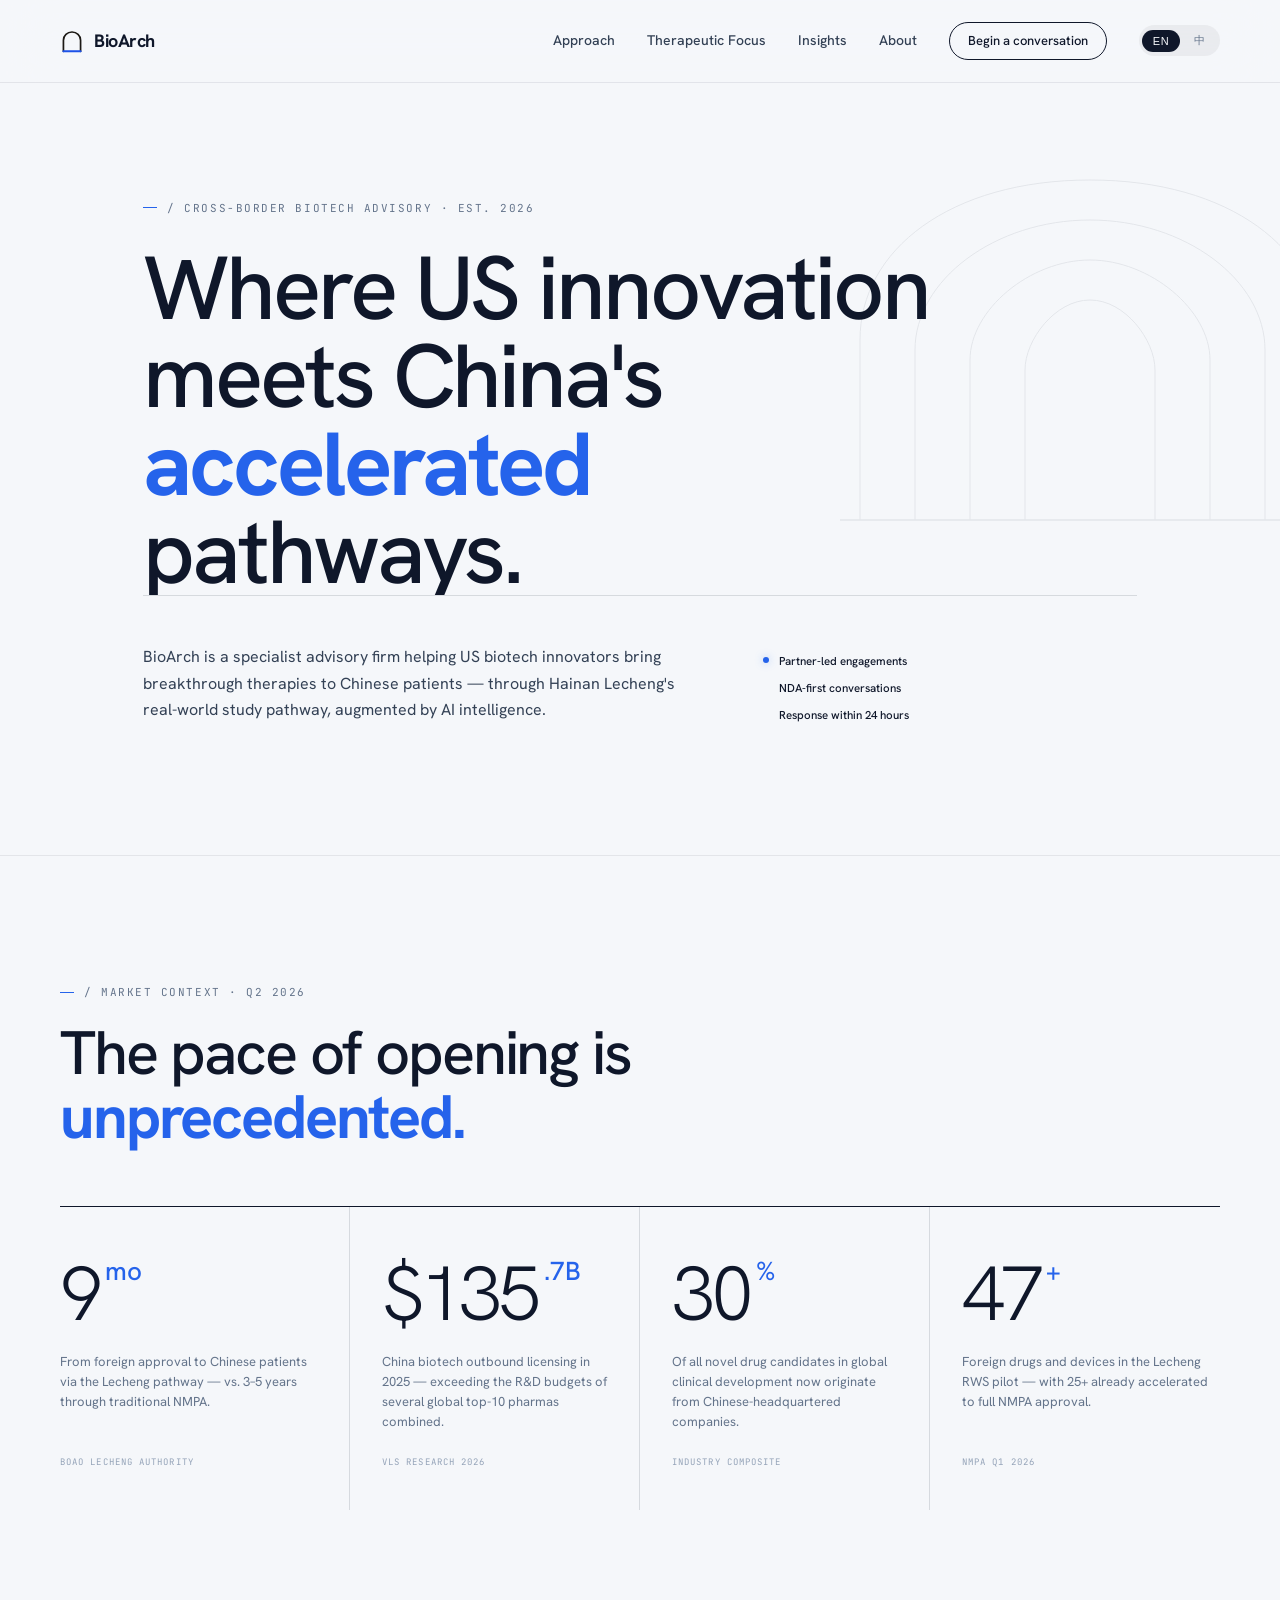
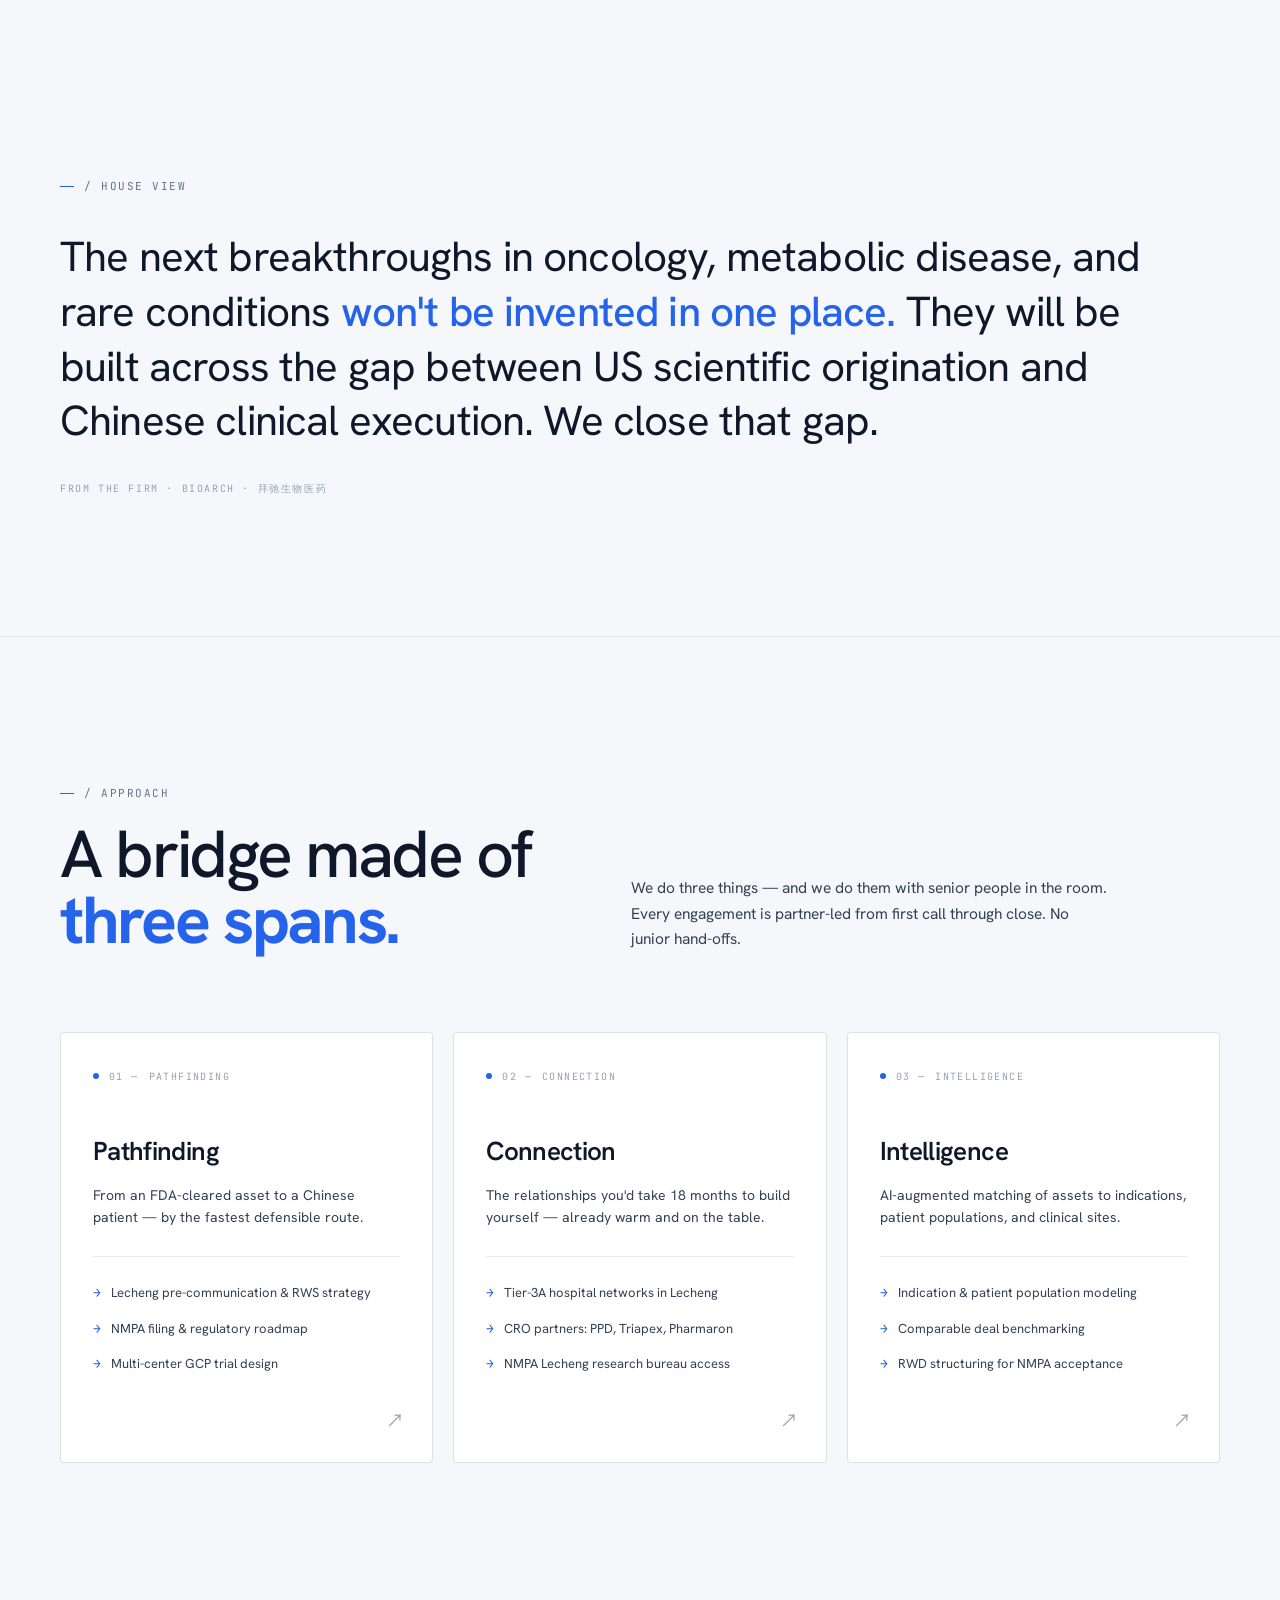
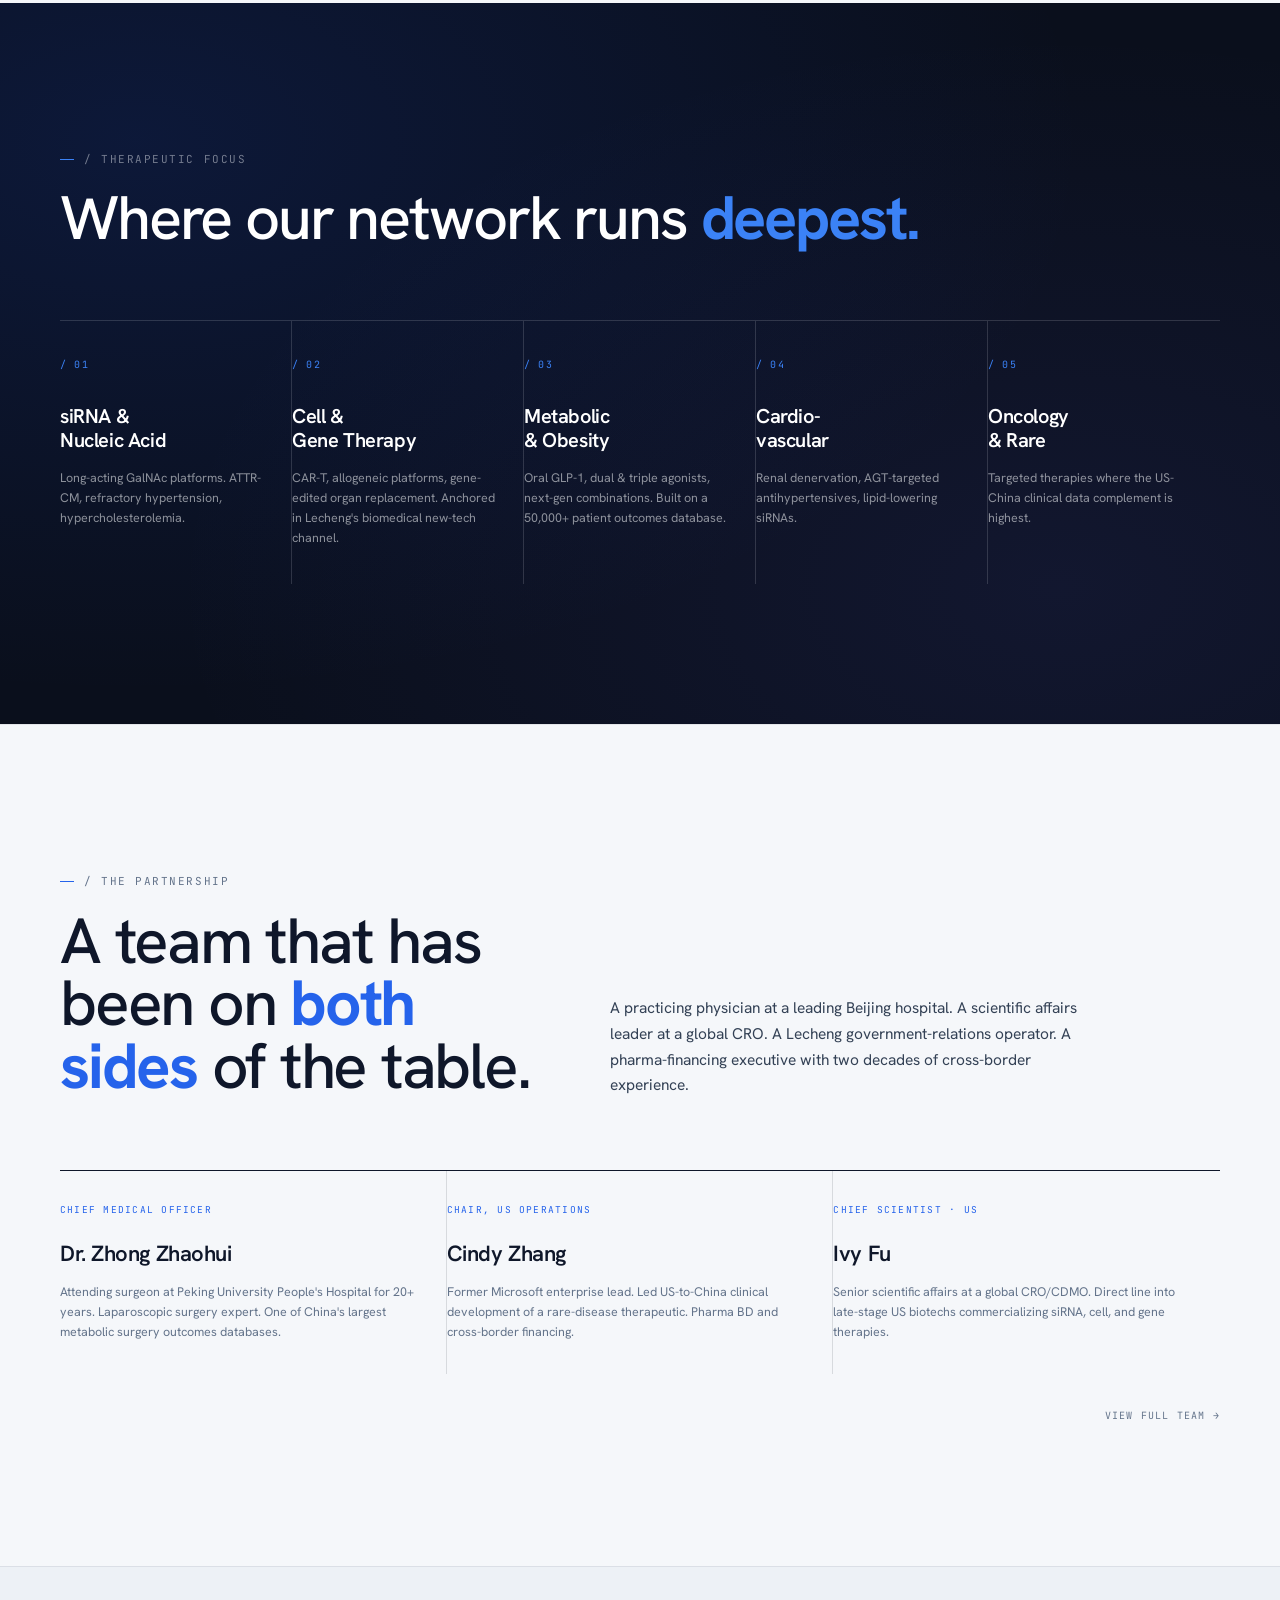
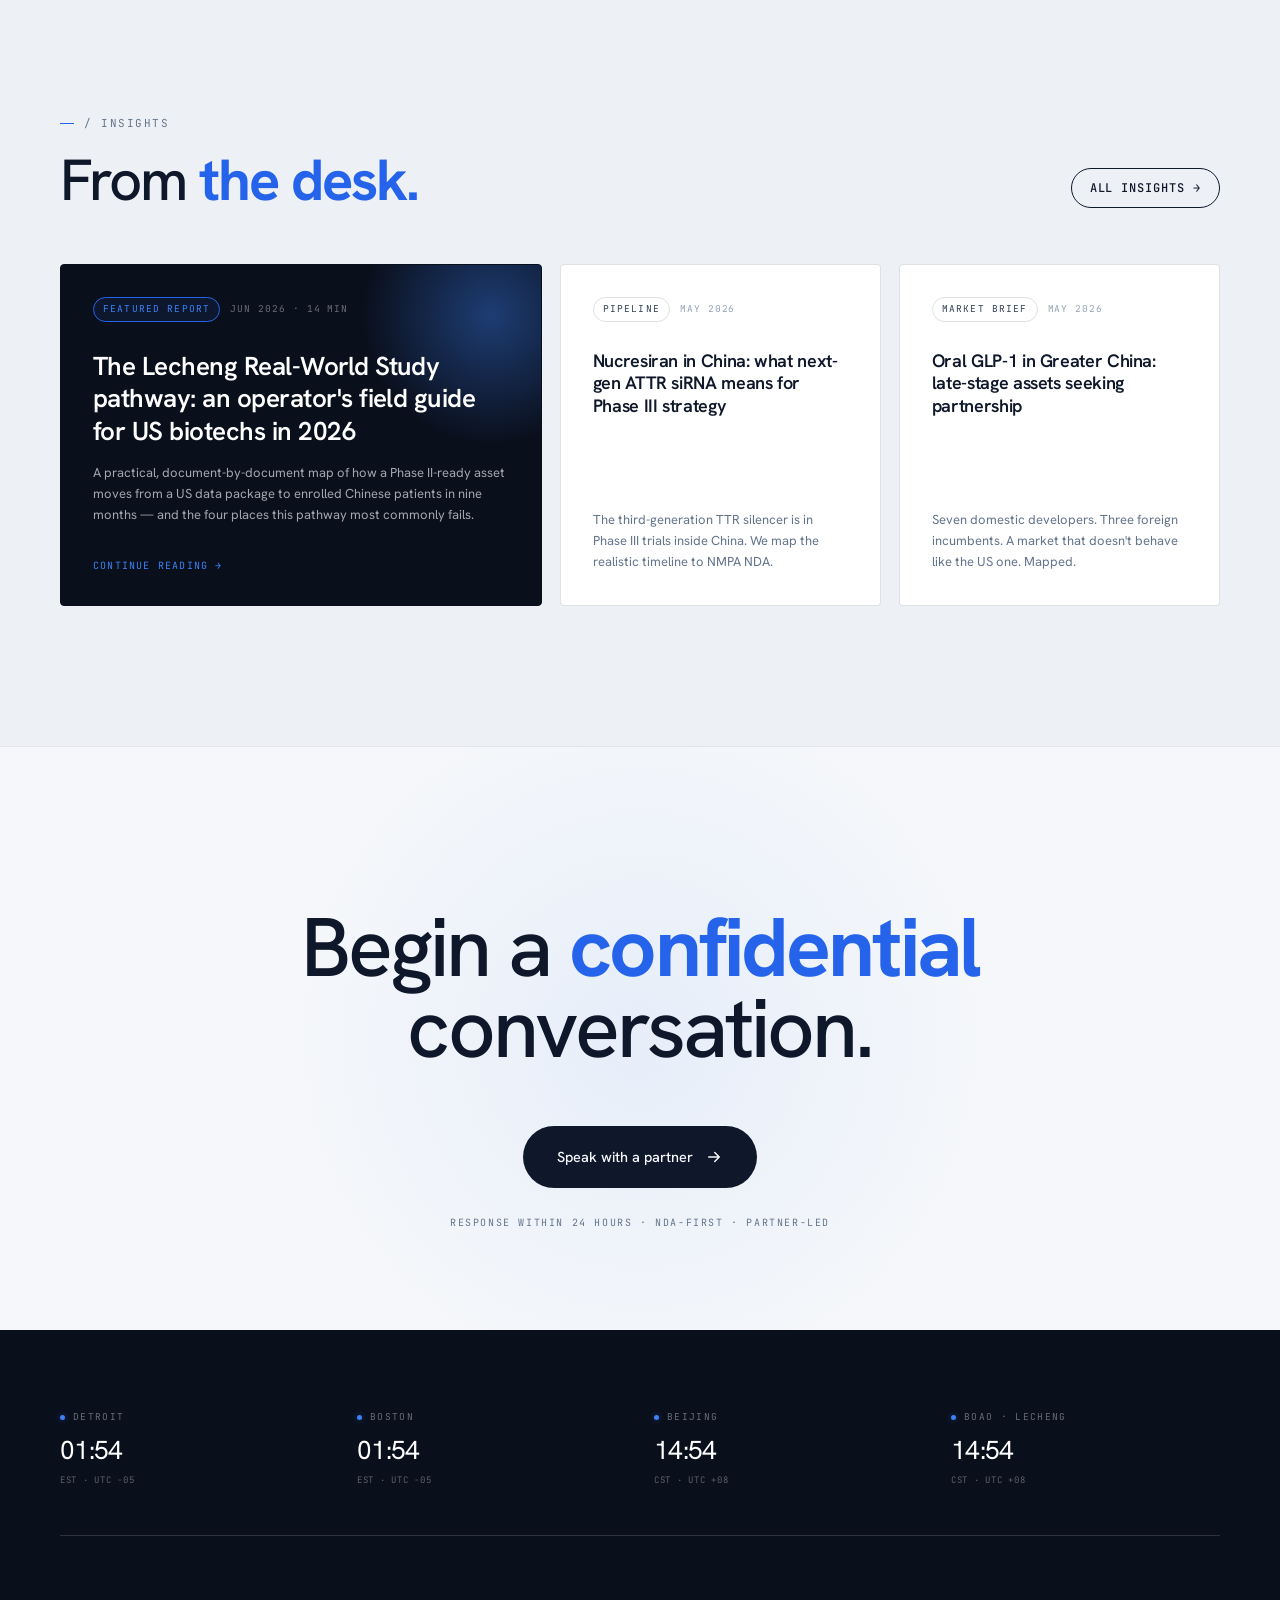
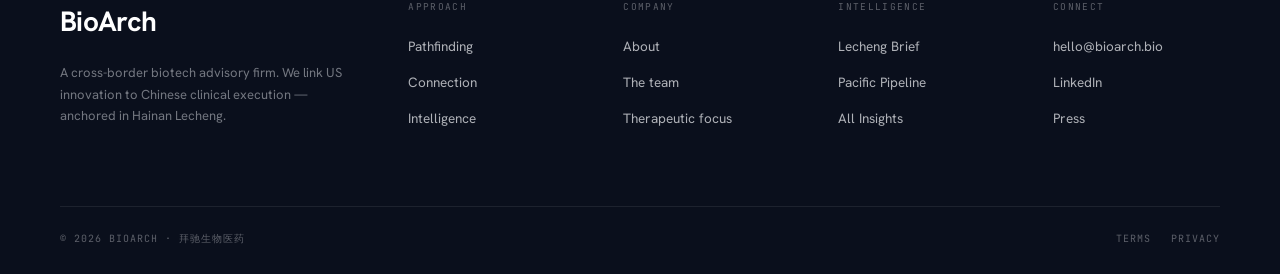
==== index.html @ 35869c3f "Split site into HTML CSS JS and fix stats layout" ====
<!DOCTYPE html>
<html lang="en">
<head>
<meta charset="UTF-8">
<meta name="viewport" content="width=device-width, initial-scale=1.0">
<title>BioArch · 拜驰生物医药</title>
<link rel="preconnect" href="https://fonts.googleapis.com">
<link rel="preconnect" href="https://fonts.gstatic.com" crossorigin>
<link href="https://fonts.googleapis.com/css2?family=Hanken+Grotesk:ital,wght@0,300;0,400;0,500;0,600;0,700;0,800&family=Noto+Sans+SC:wght@300;400;500;600;700&family=JetBrains+Mono:wght@300;400;500&display=swap" rel="stylesheet">
<link rel="stylesheet" href="css/styles.css">
</head>
<body>
<!-- cursor -->
<div class="cur" id="cur"></div>
<!-- scroll progress -->
<div class="spb" id="spb"></div>

<!-- NAV -->
<nav id="nav">
  <div class="nv">
    <a href="#" class="logo" onclick="showPage('home');return false;">
      <svg class="logo-icon" viewBox="0 0 28 28" fill="none">
        <path d="M4 26V13C4 7.5 8.5 3.5 14 3.5C19.5 3.5 24 7.5 24 13V26" stroke="#1C1915" stroke-width="2" stroke-linecap="round" fill="none"/>
        <line x1="4" y1="26" x2="24" y2="26" stroke="#1D52E8" stroke-width="2.5" stroke-linecap="round"/>
      </svg>
      BioArch
    </a>
    <div class="nl">
      <a href="#" onclick="showPage('approach');return false;" data-page="approach" data-i18n="nav.approach">Approach</a>
      <a href="#" onclick="showPage('focus');return false;" data-page="focus" data-i18n="nav.focus">Therapeutic Focus</a>
      <a href="#" onclick="showPage('insights');return false;" data-page="insights" data-i18n="nav.insights">Insights</a>
      <a href="#" onclick="showPage('about');return false;" data-page="about" data-i18n="nav.about">About</a>
      <a href="#" onclick="showPage('contact');return false;" class="ncta" data-i18n="nav.cta">Begin a conversation</a>
      <div class="lsw">
        <button class="lb on" data-lang="en" onclick="setLang('en')">EN</button>
        <button class="lb" data-lang="zh" onclick="setLang('zh')">中</button>
      </div>
    </div>
  </div>
</nav>

<!-- ═══════════════════════════════════════ HOME ═══════════════════════════════════════ -->
<div id="page-home" class="page active">

  <!-- HERO -->
  <section class="hero">
    <div class="ct">
      <div class="hero-grid">
        <div>
          <span class="eyebrow hero-ey" data-i18n="hero.ey">/ Cross-Border Biotech Advisory · Est. 2026</span>
          <h1 class="display hero-h">
            <span class="hero-line"><span data-i18n-span="hero.l1">Where US innovation</span></span>
            <span class="hero-line"><span data-i18n-span="hero.l2">meets China's</span></span>
            <span class="hero-line"><span><strong data-i18n-span="hero.l3">accelerated</strong></span></span>
            <span class="hero-line"><span data-i18n-span="hero.l4">pathways.</span></span>
          </h1>
          <div class="hero-meta">
            <p class="hero-sub" data-i18n="hero.sub">BioArch is a specialist advisory firm helping US biotech innovators bring breakthrough therapies to Chinese patients — through Hainan Lecheng's real-world study pathway, augmented by AI intelligence.</p>
            <div class="sig">
              <span><span class="sdot"></span><strong data-i18n="hero.s1">Partner-led engagements</strong></span>
              <span><span class="sdot" style="background:transparent;box-shadow:none;animation:none;"></span><strong data-i18n="hero.s2">NDA-first conversations</strong></span>
              <span><span class="sdot" style="background:transparent;box-shadow:none;animation:none;"></span><strong data-i18n="hero.s3">Response within 24 hours</strong></span>
            </div>
          </div>
        </div>

      </div>
    </div>
    <!-- Decorative arch -->
    <svg class="hero-arch" viewBox="0 0 540 400" fill="none" xmlns="http://www.w3.org/2000/svg">
      <path d="M40 380 V200 C40 110, 130 40, 270 40 C410 40, 500 110, 500 200 V380" stroke="currentColor" stroke-width="1" fill="none"/>
      <path d="M95 380 V210 C95 140, 175 80, 270 80 C365 80, 445 140, 445 210 V380" stroke="currentColor" stroke-width="1" fill="none"/>
      <path d="M150 380 V220 C150 170, 210 120, 270 120 C330 120, 390 170, 390 220 V380" stroke="currentColor" stroke-width="1" fill="none"/>
      <path d="M205 380 V230 C205 200, 235 160, 270 160 C305 160, 335 200, 335 230 V380" stroke="currentColor" stroke-width="1" fill="none"/>
      <line x1="20" y1="380" x2="520" y2="380" stroke="currentColor" stroke-width="1.5"/>
    </svg>
  </section>

  <!-- STATS -->
  <section class="stats" data-rev>
    <div class="ct">
      <div class="stats-hd">
        <span class="eyebrow" data-i18n="stats.ey">/ Market Context · Q2 2026</span>
        <h2 class="display" data-i18n-h="stats.h">The pace of opening is <strong>unprecedented.</strong></h2>
      </div>
      <div class="stat-grid">
        <div class="stat">
          <div class="snum" data-count="9" data-suf="mo"><span class="snum-val">9</span><span class="snum-unit">mo</span></div>
          <p class="slabel" data-i18n="stats.l1">From foreign approval to Chinese patients via the Lecheng pathway — vs. 3–5 years through traditional NMPA.</p>
          <div class="ssrc" data-i18n="stats.src1">Boao Lecheng Authority</div>
        </div>
        <div class="stat">
          <div class="snum"><span class="snum-val">$135</span><span class="snum-unit">.7B</span></div>
          <p class="slabel" data-i18n="stats.l2">China biotech outbound licensing in 2025 — exceeding the R&D budgets of several global top-10 pharmas combined.</p>
          <div class="ssrc" data-i18n="stats.src2">VLS Research 2026</div>
        </div>
        <div class="stat">
          <div class="snum"><span class="snum-val">30</span><span class="snum-unit">%</span></div>
          <p class="slabel" data-i18n="stats.l3">Of all novel drug candidates in global clinical development now originate from Chinese-headquartered companies.</p>
          <div class="ssrc" data-i18n="stats.src3">Industry Composite</div>
        </div>
        <div class="stat">
          <div class="snum"><span class="snum-val">47</span><span class="snum-unit">+</span></div>
          <p class="slabel" data-i18n="stats.l4">Foreign drugs and devices in the Lecheng RWS pilot — with 25+ already accelerated to full NMPA approval.</p>
          <div class="ssrc" data-i18n="stats.src4">NMPA Q1 2026</div>
        </div>
      </div>
    </div>
  </section>

  <!-- HOUSE VIEW -->
  <section class="quote" data-rev>
    <div class="ct"><div class="quote-inner">
      <div class="quote-ey"><span class="eyebrow" data-i18n="qte.ey">/ House View</span></div>
      <p class="qt" data-i18n-h="qte.t">The next breakthroughs in oncology, metabolic disease, and rare conditions <strong>won't be invented in one place.</strong> They will be built across the gap between US scientific origination and Chinese clinical execution. We close that gap.</p>
      <div class="q-attr" data-i18n="qte.attr">From the firm · BioArch · 拜驰生物医药</div>
    </div></div>
  </section>

  <!-- SERVICES OVERVIEW -->
  <section class="services" data-rev>
    <div class="ct">
      <div class="svc-hd">
        <div>
          <span class="eyebrow" data-i18n="svc.ey">/ Approach</span>
          <h2 class="display" data-i18n-h="svc.h">A bridge made of <strong>three spans.</strong></h2>
        </div>
        <p class="svc-intro" data-i18n="svc.intro">We do three things — and we do them with senior people in the room. Every engagement is partner-led from first call through close. No junior hand-offs.</p>
      </div>
      <div class="svc-grid">
        <div class="scard" onclick="showPage('approach')">
          <div class="sc-num">01 — <span data-i18n="s1.num">Pathfinding</span></div>
          <h3 class="sc-title" data-i18n="s1.title">Pathfinding</h3>
          <p class="sc-sub" data-i18n="s1.sub">From an FDA-cleared asset to a Chinese patient — by the fastest defensible route.</p>
          <ul class="sc-bul">
            <li><span class="bm">→</span><span data-i18n="s1.b1">Lecheng pre-communication & RWS strategy</span></li>
            <li><span class="bm">→</span><span data-i18n="s1.b2">NMPA filing & regulatory roadmap</span></li>
            <li><span class="bm">→</span><span data-i18n="s1.b3">Multi-center GCP trial design</span></li>
          </ul>
          <span class="sc-arr">↗</span>
        </div>
        <div class="scard" onclick="showPage('approach')">
          <div class="sc-num">02 — <span data-i18n="s2.num">Connection</span></div>
          <h3 class="sc-title" data-i18n="s2.title">Connection</h3>
          <p class="sc-sub" data-i18n="s2.sub">The relationships you'd take 18 months to build yourself — already warm and on the table.</p>
          <ul class="sc-bul">
            <li><span class="bm">→</span><span data-i18n="s2.b1">Tier-3A hospital networks in Lecheng</span></li>
            <li><span class="bm">→</span><span data-i18n="s2.b2">CRO partners: PPD, Triapex, Pharmaron</span></li>
            <li><span class="bm">→</span><span data-i18n="s2.b3">NMPA Lecheng research bureau access</span></li>
          </ul>
          <span class="sc-arr">↗</span>
        </div>
        <div class="scard" onclick="showPage('approach')">
          <div class="sc-num">03 — <span data-i18n="s3.num">Intelligence</span></div>
          <h3 class="sc-title" data-i18n="s3.title">Intelligence</h3>
          <p class="sc-sub" data-i18n="s3.sub">AI-augmented matching of assets to indications, patient populations, and clinical sites.</p>
          <ul class="sc-bul">
            <li><span class="bm">→</span><span data-i18n="s3.b1">Indication & patient population modeling</span></li>
            <li><span class="bm">→</span><span data-i18n="s3.b2">Comparable deal benchmarking</span></li>
            <li><span class="bm">→</span><span data-i18n="s3.b3">RWD structuring for NMPA acceptance</span></li>
          </ul>
          <span class="sc-arr">↗</span>
        </div>
      </div>
    </div>
  </section>

  <!-- THERAPEUTIC FOCUS (dark) -->
  <section class="focus" data-rev>
    <div class="ct">
      <div class="focus-hd">
        <span class="eyebrow" data-i18n="fcs.ey">/ Therapeutic Focus</span>
        <h2 class="display" data-i18n-h="fcs.h">Where our network runs <strong>deepest.</strong></h2>
      </div>
      <div class="fgrid">
        <div class="farea"><div class="f-num">/ 01</div><h3 class="f-title" data-i18n="f1.t">siRNA &<br>Nucleic Acid</h3><p class="f-detail" data-i18n="f1.d">Long-acting GalNAc platforms. ATTR-CM, refractory hypertension, hypercholesterolemia.</p></div>
        <div class="farea"><div class="f-num">/ 02</div><h3 class="f-title" data-i18n="f2.t">Cell &<br>Gene Therapy</h3><p class="f-detail" data-i18n="f2.d">CAR-T, allogeneic platforms, gene-edited organ replacement. Anchored in Lecheng's biomedical new-tech channel.</p></div>
        <div class="farea"><div class="f-num">/ 03</div><h3 class="f-title" data-i18n="f3.t">Metabolic<br>& Obesity</h3><p class="f-detail" data-i18n="f3.d">Oral GLP-1, dual & triple agonists, next-gen combinations. Built on a 50,000+ patient outcomes database.</p></div>
        <div class="farea"><div class="f-num">/ 04</div><h3 class="f-title" data-i18n="f4.t">Cardio-<br>vascular</h3><p class="f-detail" data-i18n="f4.d">Renal denervation, AGT-targeted antihypertensives, lipid-lowering siRNAs.</p></div>
        <div class="farea"><div class="f-num">/ 05</div><h3 class="f-title" data-i18n="f5.t">Oncology<br>& Rare</h3><p class="f-detail" data-i18n="f5.d">Targeted therapies where the US-China clinical data complement is highest.</p></div>
      </div>
    </div>
  </section>

  <!-- TEAM TEASER -->
  <section class="team-sec" data-rev>
    <div class="ct">
      <div class="tm-hd">
        <div><span class="eyebrow" data-i18n="tm.ey">/ The Partnership</span><h2 class="display" data-i18n-h="tm.h">A team that has been on <strong>both sides</strong> of the table.</h2></div>
        <p class="tm-intro" data-i18n="tm.intro">A practicing physician at a leading Beijing hospital. A scientific affairs leader at a global CRO. A Lecheng government-relations operator. A pharma-financing executive with two decades of cross-border experience.</p>
      </div>
      <div class="tgrid">
        <div class="tcard" onclick="showPage('about')">
          <div class="t-role" data-i18n="tm1.role">Chief Medical Officer</div>
          <h3 class="t-name" data-i18n="tm1.name">Dr. Zhong Zhaohui</h3>
          <p class="t-bg" data-i18n="tm1.bg">Attending surgeon at Peking University People's Hospital for 20+ years. Laparoscopic surgery expert. One of China's largest metabolic surgery outcomes databases.</p>
        </div>
        <div class="tcard" onclick="showPage('about')">
          <div class="t-role" data-i18n="tm2.role">Chair, US Operations</div>
          <h3 class="t-name" data-i18n="tm2.name">Cindy Zhang</h3>
          <p class="t-bg" data-i18n="tm2.bg">Former Microsoft enterprise lead. Led US-to-China clinical development of a rare-disease therapeutic. Pharma BD and cross-border financing.</p>
        </div>
        <div class="tcard" onclick="showPage('about')">
          <div class="t-role" data-i18n="tm3.role">Chief Scientist · US</div>
          <h3 class="t-name" data-i18n="tm3.name">Ivy Fu</h3>
          <p class="t-bg" data-i18n="tm3.bg">Senior scientific affairs at a global CRO/CDMO. Direct line into late-stage US biotechs commercializing siRNA, cell, and gene therapies.</p>
        </div>
      </div>
      <div style="margin-top:28px;text-align:right;">
        <a href="#" onclick="showPage('about');return false;" style="font-family:'JetBrains Mono',monospace;font-size:10px;text-transform:uppercase;letter-spacing:.12em;color:var(--ink3);text-decoration:none;" data-i18n="tm.more">View full team →</a>
      </div>
    </div>
  </section>

  <!-- INSIGHTS PREVIEW -->
  <section class="ins" data-rev>
    <div class="ct">
      <div class="ins-hd">
        <div><span class="eyebrow" data-i18n="ins.ey">/ Insights</span><h2 class="display" data-i18n-h="ins.h">From <strong>the desk.</strong></h2></div>
        <a href="#" onclick="showPage('insights');return false;" class="ins-more" data-i18n="ins.more">All insights →</a>
      </div>
      <div class="igrid">
        <div class="icard feat">
          <div class="i-meta"><span class="i-tag" data-i18n="i1.tag">Featured Report</span><span class="i-date">JUN 2026 · 14 MIN</span></div>
          <h3 class="i-title" data-i18n="i1.title">The Lecheng Real-World Study pathway: an operator's field guide for US biotechs in 2026</h3>
          <p class="i-exc" data-i18n="i1.exc">A practical, document-by-document map of how a Phase II-ready asset moves from a US data package to enrolled Chinese patients in nine months — and the four places this pathway most commonly fails.</p>
          <span class="i-cta" data-i18n="i1.cta">Continue reading →</span>
        </div>
        <div class="icard">
          <div class="i-meta"><span class="i-tag" data-i18n="i2.tag">Pipeline</span><span class="i-date">MAY 2026</span></div>
          <h3 class="i-title" data-i18n="i2.title">Nucresiran in China: what next-gen ATTR siRNA means for Phase III strategy</h3>
          <p class="i-exc" data-i18n="i2.exc">The third-generation TTR silencer is in Phase III trials inside China. We map the realistic timeline to NMPA NDA.</p>
        </div>
        <div class="icard">
          <div class="i-meta"><span class="i-tag" data-i18n="i3.tag">Market Brief</span><span class="i-date">MAY 2026</span></div>
          <h3 class="i-title" data-i18n="i3.title">Oral GLP-1 in Greater China: late-stage assets seeking partnership</h3>
          <p class="i-exc" data-i18n="i3.exc">Seven domestic developers. Three foreign incumbents. A market that doesn't behave like the US one. Mapped.</p>
        </div>
      </div>
    </div>
  </section>

  <!-- CTA -->
  <section class="cta-sec">
    <div class="ct">
      <h2 class="display" data-i18n-h="cta.h">Begin a <strong>confidential</strong> conversation.</h2>
      <a href="#" onclick="showPage('contact');return false;" class="mbtn" id="ctaBtn">
        <span data-i18n="cta.btn">Speak with a partner</span>
        <svg width="18" height="18" viewBox="0 0 24 24" fill="none"><path d="M5 12h14M13 6l6 6-6 6" stroke="currentColor" stroke-width="2" stroke-linecap="round" stroke-linejoin="round"/></svg>
      </a>
      <div class="cta-meta" data-i18n="cta.meta">Response within 24 hours · NDA-first · Partner-led</div>
    </div>
  </section>

  <!-- FOOTER (home) -->
  <footer id="footer-home">
    <div class="ct">
      <div class="tzgrid">
        <div><div class="tz-city" data-i18n="tz.det">Detroit</div><div class="tz-time" id="tz1">—</div><div class="tz-off">EST · UTC −05</div></div>
        <div><div class="tz-city" data-i18n="tz.bos">Boston</div><div class="tz-time" id="tz2">—</div><div class="tz-off">EST · UTC −05</div></div>
        <div><div class="tz-city" data-i18n="tz.bj">Beijing</div><div class="tz-time" id="tz3">—</div><div class="tz-off">CST · UTC +08</div></div>
        <div><div class="tz-city" data-i18n="tz.lc">Boao · Lecheng</div><div class="tz-time" id="tz4">—</div><div class="tz-off">CST · UTC +08</div></div>
      </div>
      <div class="ft-grid">
        <div><div class="ft-logo">BioArch</div><p class="ft-tag" data-i18n="ft.tag">A cross-border biotech advisory firm. We link US innovation to Chinese clinical execution — anchored in Hainan Lecheng.</p></div>
        <div class="ft-col"><div class="ft-col-t" data-i18n="fc1.t">Approach</div><ul>
          <li><a href="#" onclick="showPage('approach');return false;" data-i18n="fc1.a">Pathfinding</a></li>
          <li><a href="#" onclick="showPage('approach');return false;" data-i18n="fc1.b">Connection</a></li>
          <li><a href="#" onclick="showPage('approach');return false;" data-i18n="fc1.c">Intelligence</a></li>
        </ul></div>
        <div class="ft-col"><div class="ft-col-t" data-i18n="fc2.t">Company</div><ul>
          <li><a href="#" onclick="showPage('about');return false;" data-i18n="fc2.a">About</a></li>
          <li><a href="#" onclick="showPage('about');return false;" data-i18n="fc2.b">The team</a></li>
          <li><a href="#" onclick="showPage('focus');return false;" data-i18n="fc2.c">Therapeutic focus</a></li>
        </ul></div>
        <div class="ft-col"><div class="ft-col-t" data-i18n="fc3.t">Intelligence</div><ul>
          <li><a href="#" onclick="showPage('insights');return false;" data-i18n="fc3.a">Lecheng Brief</a></li>
          <li><a href="#" onclick="showPage('insights');return false;" data-i18n="fc3.b">Pacific Pipeline</a></li>
          <li><a href="#" onclick="showPage('insights');return false;" data-i18n="fc3.c">All Insights</a></li>
        </ul></div>
        <div class="ft-col"><div class="ft-col-t" data-i18n="fc4.t">Connect</div><ul>
          <li><a href="mailto:hello@bioarch.bio">hello@bioarch.bio</a></li>
          <li><a href="#" data-i18n="fc4.b">LinkedIn</a></li>
          <li><a href="#" onclick="showPage('contact');return false;" data-i18n="fc4.c">Press</a></li>
        </ul></div>
      </div>
      <div class="ft-bot">
        <div>© 2026 BioArch · 拜驰生物医药</div>
        <div><a href="#" data-i18n="ft.terms">Terms</a><a href="#" data-i18n="ft.priv">Privacy</a></div>
      </div>
    </div>
  </footer>
</div>

<!-- ═══════════════════════ APPROACH PAGE ═══════════════════════ -->
<div id="page-approach" class="page">
  <div class="ph">
    <div class="ct">
      <div class="ph-ey"><span class="eyebrow" data-i18n="ap.ey">/ Approach</span></div>
      <h1 class="display ph-h" data-i18n-h="ap.h">Beyond services,<br>we design <strong>paths.</strong></h1>
      <p class="ph-sub" data-i18n="ap.sub">We transcend traditional consulting by architecting high-velocity pathways for global medical innovations into the Chinese healthcare ecosystem. Every engagement is partner-led, NDA-protected, and purpose-built for your asset.</p>
    </div>
  </div>

  <!-- Service 01 — Pathfinding (light) -->
  <section class="ap-svc" data-rev>
    <div class="ct">
      <div class="ap-row">
        <div class="ap-content">
          <div class="ap-num">01</div>
          <div class="ap-tag" data-i18n="ap1.label">01 / Pathfinding</div>
          <h2 class="ap-h" data-i18n="ap1.h">From FDA clearance to Chinese patient — the fastest defensible route.</h2>
          <p class="ap-desc" data-i18n="ap1.desc">We navigate every checkpoint between a US regulatory approval and a Chinese patient receiving your therapy. Starting with the Hainan Lecheng Pilot Zone — where the 9-month real-world study pathway can bypass 3–5 years of traditional NMPA review — we map the precise regulatory sequence for your asset's profile.</p>
          <ol class="ap-steps">
            <li><div class="ap-step-n">STEP 01</div><div class="ap-step-b"><strong data-i18n="ap1.s1t">Lecheng Pre-Communication & RWS Design</strong><span data-i18n="ap1.s1d">Early access validation within the Hainan Pilot Zone. We facilitate the pre-communication with Lecheng Medical Products Administration Bureau and the 真研院 (Lecheng Clinical Research Institute) to de-risk the pathway before any formal filing.</span></div></li>
            <li><div class="ap-step-n">STEP 02</div><div class="ap-step-b"><strong data-i18n="ap1.s2t">NMPA Strategy & Regulatory Roadmap</strong><span data-i18n="ap1.s2d">Precise regulatory mapping tailored to your therapeutic's profile and risk classification. We design the dual-track RWS-to-NMPA submission plan, including bridging study requirements and CMC data harmonization.</span></div></li>
            <li><div class="ap-step-n">STEP 03</div><div class="ap-step-b"><strong data-i18n="ap1.s3t">Multi-Center Trial Execution</strong><span data-i18n="ap1.s3d">Real-world study implementation at Grade-3A hospital sites licensed within Lecheng. Site selection, protocol translation, and GCP compliance — run by partners with direct site access.</span></div></li>
          </ol>
        </div>
        <div class="ap-visual">
          <svg viewBox="0 0 240 440" xmlns="http://www.w3.org/2000/svg" style="max-width:240px;">
            <!-- Vertical timeline -->
            <line x1="50" y1="40" x2="50" y2="400" stroke="rgba(15,23,42,.15)" stroke-width="1" stroke-dasharray="3,4"/>
            <!-- Start node -->
            <circle cx="50" cy="40" r="6" fill="none" stroke="#0F172A" stroke-width="1.5"/>
            <text x="68" y="44" font-family="JetBrains Mono, monospace" font-size="9" fill="#64748B" letter-spacing="1">US FDA CLEARANCE</text>
            <!-- Step 1 -->
            <circle cx="50" cy="140" r="7" fill="rgba(37,99,235,.15)" stroke="#2563EB" stroke-width="1.5"/>
            <text x="68" y="144" font-family="JetBrains Mono, monospace" font-size="9" fill="#2563EB" letter-spacing="1">LECHENG PRE-COMM</text>
            <!-- Step 2 -->
            <circle cx="50" cy="220" r="7" fill="rgba(37,99,235,.25)" stroke="#2563EB" stroke-width="1.5"/>
            <text x="68" y="224" font-family="JetBrains Mono, monospace" font-size="9" fill="#2563EB" letter-spacing="1">NMPA STRATEGY</text>
            <!-- Step 3 -->
            <circle cx="50" cy="300" r="7" fill="rgba(37,99,235,.5)" stroke="#2563EB" stroke-width="1.5"/>
            <text x="68" y="304" font-family="JetBrains Mono, monospace" font-size="9" fill="#2563EB" letter-spacing="1">RWS ENROLLMENT</text>
            <!-- End -->
            <circle cx="50" cy="400" r="10" fill="#2563EB" stroke="#2563EB" stroke-width="1.5"/>
            <text x="68" y="404" font-family="JetBrains Mono, monospace" font-size="10" fill="#0F172A" font-weight="600" letter-spacing="1">NMPA APPROVAL</text>
            <!-- 9 months callout -->
            <rect x="150" y="200" width="80" height="22" rx="999" fill="#2563EB"/>
            <text x="190" y="215" font-family="JetBrains Mono, monospace" font-size="10" fill="#FFFFFF" text-anchor="middle">9 MONTHS</text>
            <text x="150" y="248" font-family="JetBrains Mono, monospace" font-size="8" fill="#94A3B8">VS TRADITIONAL</text>
            <text x="150" y="268" font-family="Hanken Grotesk, sans-serif" font-size="22" fill="#0F172A" font-weight="300" letter-spacing="-0.5">3–5</text>
            <text x="150" y="286" font-family="JetBrains Mono, monospace" font-size="8" fill="#94A3B8">YEARS</text>
          </svg>
        </div>
      </div>
    </div>
  </section>

  <!-- Service 02 — Connection (alt bg) -->
  <section class="ap-svc alt" data-rev>
    <div class="ct">
      <div class="ap-row rev">
        <div class="ap-content">
          <div class="ap-num">02</div>
          <div class="ap-tag" data-i18n="ap2.label">02 / Connection</div>
          <h2 class="ap-h" data-i18n="ap2.h">The relationships you'd take 18 months to build yourself.</h2>
          <p class="ap-desc" data-i18n="ap2.desc">Our network is not a directory. It is a set of operating relationships built across years of deal-making in Lecheng, Beijing, and the US. We embed our team into your engagement from day one — introductions that land, because they come from people who are trusted.</p>
          <ol class="ap-steps">
            <li><div class="ap-step-n">NODE 01</div><div class="ap-step-b"><strong data-i18n="ap2.s1t">Tier-3A Hospital Networks in Lecheng</strong><span data-i18n="ap2.s1d">Direct access to the Grade-3A hospitals licensed within the Lecheng pilot zone for early access treatment and real-world study enrollment. Operating relationships with department heads and IRB committees — not cold introductions.</span></div></li>
            <li><div class="ap-step-n">NODE 02</div><div class="ap-step-b"><strong data-i18n="ap2.s2t">CRO & CDMO Partners</strong><span data-i18n="ap2.s2d">Working partnerships with PPD, 鼎泰药研 (Triapex), Pharmaron, and Qilu Pharmaceutical — covering Phase I–III operations, bioanalytical CRO services, and CDMO for process transfer.</span></div></li>
            <li><div class="ap-step-n">NODE 03</div><div class="ap-step-b"><strong data-i18n="ap2.s3t">Government & Regulatory Access</strong><span data-i18n="ap2.s3d">Established communication lines with the Lecheng Medical Products Administration Bureau, the 真研院 (Lecheng Clinical Research Institute), and working familiarity with the China National Pharmaceutical Group (中国医药).</span></div></li>
          </ol>
        </div>
        <div class="ap-visual">
          <div class="net-grid">
            <div class="net-cat">
              <div class="net-label" data-i18n="net.l1">Clinical Sites</div>
              <div class="net-items">
                <span class="net-chip primary">Lecheng Grade-3A</span>
                <span class="net-chip">PKUPH (北大人民)</span>
                <span class="net-chip">Fuwai (阜外)</span>
                <span class="net-chip">Zhongshan (中山)</span>
              </div>
            </div>
            <div class="net-cat">
              <div class="net-label" data-i18n="net.l2">CRO &amp; CDMO</div>
              <div class="net-items">
                <span class="net-chip">PPD Beijing</span>
                <span class="net-chip">鼎泰药研</span>
                <span class="net-chip">Pharmaron</span>
                <span class="net-chip">齐鲁制药</span>
                <span class="net-chip">Eurofins BPT</span>
              </div>
            </div>
            <div class="net-cat">
              <div class="net-label" data-i18n="net.l3">Government &amp; Regulatory</div>
              <div class="net-items">
                <span class="net-chip primary">Lecheng MPAB</span>
                <span class="net-chip primary">真研院 (LCRI)</span>
                <span class="net-chip">中国医药</span>
              </div>
            </div>
          </div>
        </div>
      </div>
    </div>
  </section>

  <!-- Service 03 — Intelligence (dark) -->
  <section class="ap-svc dark" data-rev>
    <div class="ct">
      <div class="ap-row">
        <div class="ap-content">
          <div class="ap-num">03</div>
          <div class="ap-tag" data-i18n="ap3.label">03 / Intelligence</div>
          <h2 class="ap-h" data-i18n="ap3.h">AI-augmented asset matching, indication selection, and patient population modeling.</h2>
          <p class="ap-desc" data-i18n="ap3.desc">Data is our north star. We leverage proprietary algorithms and real-world datasets to match global therapeutic assets with the specific unmet needs of the Chinese patient population — and to design trial strategies that maximize NMPA approval probability.</p>
        </div>
        <div class="ap-visual">
          <div class="ai-stack">
            <div class="ai-card"><div class="ai-card-t" data-i18n="ai1.t">Algorithmic Asset Matching</div><div class="ai-card-d" data-i18n="ai1.d">Filtering 10,000+ FDA assets against China's indication landscape, epidemiology data, and existing domestic competition to identify high-probability pathways.</div></div>
            <div class="ai-card"><div class="ai-card-t" data-i18n="ai2.t">Patient Population Modeling</div><div class="ai-card-d" data-i18n="ai2.d">China-specific patient identification using real-world hospital data. We estimate target population size, existing treatment patterns, and unmet need density by region.</div></div>
            <div class="ai-card"><div class="ai-card-t" data-i18n="ai3.t">Comparable Deal Benchmarking</div><div class="ai-card-d" data-i18n="ai3.d">Licensing terms, upfront payments, milestone structures, and royalty rates — mapped from 200+ comparable US-China biotech transactions to anchor your negotiation.</div></div>
            <div class="ai-card"><div class="ai-card-t" data-i18n="ai4.t">RWD Structuring for NMPA</div><div class="ai-card-d" data-i18n="ai4.d">Structuring your real-world data collection protocol from the earliest Lecheng enrollment so the resulting dataset meets NMPA's acceptance standards for NDA submission.</div></div>
          </div>
        </div>
      </div>
    </div>
  </section>

  <!-- CTA -->
  <section class="cta-sec"><div class="ct">
    <h2 class="display" data-i18n-h="cta.h">Begin a <strong>confidential</strong> conversation.</h2>
    <a href="#" onclick="showPage('contact');return false;" class="mbtn"><span data-i18n="cta.btn">Speak with a partner</span><svg width="18" height="18" viewBox="0 0 24 24" fill="none"><path d="M5 12h14M13 6l6 6-6 6" stroke="currentColor" stroke-width="2" stroke-linecap="round" stroke-linejoin="round"/></svg></a>
    <div class="cta-meta" data-i18n="cta.meta">Response within 24 hours · NDA-first · Partner-led</div>
  </div></section>
</div>

<!-- ═══════════════════════ THERAPEUTIC FOCUS PAGE ═══════════════════════ -->
<div id="page-focus" class="page">
  <div class="ph"><div class="ct">
    <div class="ph-ey"><span class="eyebrow" data-i18n="fpage.ey">/ Therapeutic Focus</span></div>
    <h1 class="display ph-h" data-i18n-h="fpage.h">Where our network<br>runs <strong>deepest.</strong></h1>
    <p class="ph-sub" data-i18n="fpage.sub">We focus where the US-China clinical data complement is highest — and where our team has direct scientific, regulatory, and commercial relationships. We do not claim expertise in everything. We claim depth where it matters.</p>
  </div></div>

  <div class="ct"><div class="fp-grid">
    <!-- siRNA -->
    <div class="fp-card wide" data-rev>
      <div class="fp-tag" data-i18n="fp1.tag">/ 01 · Precision Medicine</div>
      <h2 class="fp-title" data-i18n="fp1.title">siRNA & Nucleic Acid Drugs</h2>
      <p class="fp-desc" data-i18n="fp1.desc">Through RNA interference mechanisms, nucleic acid drugs silence transcription-level genes associated with chronic metabolic and cardiovascular diseases. We are entering the "third wave" of precision medicine — and GalNAc-siRNA is leading it. Our team has direct scientific affairs visibility into the late-stage US siRNA pipeline through Ivy Fu's position at a global CRO/CDMO. We understand the bioanalytical, CMC, and regulatory nuances that determine whether these assets can successfully navigate to China.</p>
      <div class="fp-drugs">
        <span class="fp-drug">Nucresiran (ATTR-CM) · Phase III China</span>
        <span class="fp-drug">Zilebesiran (Hypertension) · IND Approved 2026</span>
        <span class="fp-drug">Inclisiran (LDL-C) · Lecheng Access</span>
      </div>
    </div>
    <!-- Cell & Gene -->
    <div class="fp-card" data-rev>
      <div class="fp-tag" data-i18n="fp2.tag">/ 02 · Advanced Biologics</div>
      <h2 class="fp-title" data-i18n="fp2.title">Cell & Gene Therapy</h2>
      <p class="fp-desc" data-i18n="fp2.desc">From CAR-T to base editing — we focus on long-duration curative therapies for chronic and rare diseases. Our LP Li Bo has direct access to Lecheng's Biomedical New Technology Channel, the dedicated early-access pathway for cell and gene therapies. Ivy Fu brings bioanalytical and viral vector testing expertise from Eurofins BPT.</p>
      <div class="fp-drugs">
        <span class="fp-drug">AAV Vectors</span>
        <span class="fp-drug">CRISPR/Cas9</span>
        <span class="fp-drug">CAR-T (Allo)</span>
      </div>
    </div>
    <!-- Metabolic -->
    <div class="fp-card" data-rev>
      <div class="fp-tag" data-i18n="fp3.tag">/ 03 · Metabolic Disease</div>
      <h2 class="fp-title" data-i18n="fp3.title">Metabolic & Obesity</h2>
      <p class="fp-desc" data-i18n="fp3.desc">GLP-1 receptor agonists have redefined treatment of obesity and type 2 diabetes. China's patient population is massive and underserved. Dr. Zhong Zhaohui's 50,000+ metabolic surgery outcomes database — one of the largest of its kind in China — provides a unique real-world data anchor for trial design and patient population modeling.</p>
      <div class="fp-drugs">
        <span class="fp-drug">Oral GLP-1</span>
        <span class="fp-drug">Dual Agonist (GIP/GLP-1)</span>
        <span class="fp-drug">Triple Agonist</span>
      </div>
    </div>
    <!-- Cardiovascular -->
    <div class="fp-card" data-rev>
      <div class="fp-tag" data-i18n="fp4.tag">/ 04 · Cardiovascular</div>
      <h2 class="fp-title" data-i18n="fp4.title">Cardiovascular</h2>
      <p class="fp-desc" data-i18n="fp4.desc">Renal denervation and siRNA-based antihypertensives represent the next frontier in managing China's 245 million hypertension patients. Partner Tieqian Wang actively monitors the US cardiovascular pipeline. Our team has engaged with Hainan programs on renal denervation technologies and AGT-targeted drugs.</p>
      <div class="fp-drugs">
        <span class="fp-drug">Renal Denervation</span>
        <span class="fp-drug">AGT siRNA</span>
        <span class="fp-drug">PCSK9 Inhibitors</span>
      </div>
    </div>
    <!-- Oncology & Rare -->
    <div class="fp-card" data-rev>
      <div class="fp-tag" data-i18n="fp5.tag">/ 05 · Oncology & Rare</div>
      <h2 class="fp-title" data-i18n="fp5.title">Oncology & Rare Disease</h2>
      <p class="fp-desc" data-i18n="fp5.desc">Rare disease designated drugs in the US often face years of delay before reaching Chinese patients. The Lecheng early access program provides the fastest available pathway. Cindy Zhang has direct operational experience leading a US rare disease drug through China clinical development and NMPA filing.</p>
      <div class="fp-drugs">
        <span class="fp-drug">ADC</span>
        <span class="fp-drug">Bispecific Antibodies</span>
        <span class="fp-drug">Rare Disease</span>
      </div>
    </div>
  </div></div>

  <section class="cta-sec"><div class="ct">
    <h2 class="display" data-i18n-h="cta.h">Begin a <strong>confidential</strong> conversation.</h2>
    <a href="#" onclick="showPage('contact');return false;" class="mbtn"><span data-i18n="cta.btn">Speak with a partner</span><svg width="18" height="18" viewBox="0 0 24 24" fill="none"><path d="M5 12h14M13 6l6 6-6 6" stroke="currentColor" stroke-width="2" stroke-linecap="round" stroke-linejoin="round"/></svg></a>
    <div class="cta-meta" data-i18n="cta.meta">Response within 24 hours · NDA-first · Partner-led</div>
  </div></section>
</div>

<!-- ═══════════════════════ INSIGHTS PAGE ═══════════════════════ -->
<div id="page-insights" class="page">
  <div class="ph"><div class="ct">
    <div class="ph-ey"><span class="eyebrow" data-i18n="ipage.ey">/ Intelligence</span></div>
    <h1 class="display ph-h" data-i18n-h="ipage.h">Global intelligence,<br><strong>human impact.</strong></h1>
    <p class="ph-sub" data-i18n="ipage.sub">Proprietary analysis on the evolving biomedical landscape — from Boao Lecheng's regulatory shifts to deep-dive cross-border pipeline reports. Published for partners and circulated to a select list of US biotech executives.</p>
  </div></div>

  <div class="ct ins-pg">
    <!-- Featured + 2 side -->
    <div style="margin-bottom:28px;"><span class="eyebrow" data-i18n="isec1.ey">/ Pacific Pipeline · Featured Report</span></div>
    <div class="ins-feat">
      <div class="icard feat" style="min-height:400px;">
        <div class="i-meta"><span class="i-tag" data-i18n="i1.tag">Featured Report</span><span class="i-date">JUN 2026 · 14 MIN</span></div>
        <h3 class="i-title" style="font-size:24px;" data-i18n="i1.title">The Lecheng Real-World Study pathway: an operator's field guide for US biotechs in 2026</h3>
        <p class="i-exc" data-i18n="i1.exc">A practical, document-by-document map of how a Phase II-ready asset moves from a US data package to enrolled Chinese patients in nine months — and the four places this pathway most commonly fails.</p>
        <span class="i-cta" data-i18n="i1.cta">Continue reading →</span>
      </div>
      <div class="icard">
        <div class="i-meta"><span class="i-tag" data-i18n="ip2.tag">Q2 2026 Report</span><span class="i-date">APR 2026</span></div>
        <h3 class="i-title" data-i18n="ip2.title">NMPA Accelerated Approval: evaluating the success metrics of the Lecheng pilot at year five</h3>
        <p class="i-exc" data-i18n="ip2.exc">A retrospective on approval rates, time-to-market, and the indications where the RWS pathway has demonstrated the highest conversion rate to NMPA NDA.</p>
      </div>
      <div class="icard">
        <div class="i-meta"><span class="i-tag" data-i18n="ip3.tag">Q1 2026 Report</span><span class="i-date">JAN 2026</span></div>
        <h3 class="i-title" data-i18n="ip3.title">Oncology Pipeline: next-gen targeted therapies and the China approval gap</h3>
        <p class="i-exc" data-i18n="ip3.exc">An analysis of 22 FDA-approved oncology assets with no active NMPA registration — and the regulatory rationale for why each represents a viable Lecheng candidate.</p>
      </div>
    </div>

    <!-- Lecheng Brief -->
    <div class="lb-head">
      <span class="eyebrow" data-i18n="lb.ey">/ Lecheng Brief · Monthly Digest</span>
      <h3 data-i18n="lb.h">Critical updates from the Hainan Boao Lecheng Pilot Zone.</h3>
      <p class="lb-sub" data-i18n="lb.sub">Published monthly. Each issue covers policy shifts, new drug admissions, approval rate data, and regulatory guidance changes within the Lecheng ecosystem.</p>
    </div>
    <div class="art-grid">
      <div class="art-card"><div class="art-cat" data-i18n="a1.cat">Policy Update · Aug 2024</div><h4 class="art-title" data-i18n="a1.t">New GACP Guidelines for Rare Disease Clinical Data</h4><div class="art-date">RARE DISEASE · REAL WORLD EVIDENCE</div></div>
      <div class="art-card"><div class="art-cat" data-i18n="a2.cat">New Inclusion · Jul 2024</div><h4 class="art-title" data-i18n="a2.t">Five Next-Gen Cardiac Implants Approved for Early Access</h4><div class="art-date">CARDIOVASCULAR · STARTUP ECOSYSTEM</div></div>
      <div class="art-card"><div class="art-cat" data-i18n="a3.cat">Supervision · Jun 2024</div><h4 class="art-title" data-i18n="a3.t">Enhanced Post-Market Monitoring Scheme for Imported Devices</h4><div class="art-date">COMPLIANCE · DIGITAL HEALTH</div></div>
      <div class="art-card"><div class="art-cat" data-i18n="a4.cat">Insights · May 2026</div><h4 class="art-title" data-i18n="a4.t">Nucresiran in China: Phase III timeline and NMPA NDA roadmap</h4><div class="art-date">SIRNA · PIPELINE</div></div>
      <div class="art-card"><div class="art-cat" data-i18n="a5.cat">Market Brief · May 2026</div><h4 class="art-title" data-i18n="a5.t">Oral GLP-1 in Greater China: late-stage assets seeking partnership</h4><div class="art-date">METABOLIC · OBESITY</div></div>
      <div class="art-card"><div class="art-cat" data-i18n="a6.cat">Policy · Apr 2026</div><h4 class="art-title" data-i18n="a6.t">Zilebesiran IND Approved in China: implications for AGT-targeting</h4><div class="art-date">CARDIOVASCULAR · SIRNA</div></div>
    </div>

    <!-- Newsletter -->
    <div style="margin-top:60px;background:var(--dark);border-radius:8px;padding:48px;display:grid;grid-template-columns:1fr 1fr;gap:48px;">
      <div>
        <span class="eyebrow" style="color:rgba(245,247,250,.4);" data-i18n="nl.ey">/ Stay Ahead</span>
        <h3 style="font-size:28px;font-weight:600;letter-spacing:-.025em;color:var(--bg-card);margin-top:16px;margin-bottom:12px;" data-i18n="nl.h">Subscribe to Lecheng Brief</h3>
        <p style="font-size:13px;color:rgba(245,247,250,.55);line-height:1.65;" data-i18n="nl.sub">Monthly intelligence briefing on Lecheng policy, pipeline admissions, and cross-border regulatory shifts. Circulated to a select list of US biotech executives.</p>
      </div>
      <div style="display:flex;flex-direction:column;justify-content:center;gap:12px;">
        <input type="email" placeholder="Professional email address" style="width:100%;background:rgba(245,247,250,.06);border:1px solid rgba(245,247,250,.15);border-radius:4px;padding:12px 16px;font-family:'Hanken Grotesk',sans-serif;font-size:14px;color:var(--bg-card);outline:none;" data-i18n-ph="nl.ph">
        <button style="background:var(--accent);color:#fff;border:none;padding:12px 24px;border-radius:4px;font-family:'Hanken Grotesk',sans-serif;font-size:14px;font-weight:500;cursor:pointer;transition:background .2s;" data-i18n="nl.btn">Subscribe</button>
      </div>
    </div>
  </div>
</div>

<!-- ═══════════════════════ ABOUT PAGE ═══════════════════════ -->
<div id="page-about" class="page">
  <div class="ph"><div class="ct">
    <div class="ph-ey"><span class="eyebrow" data-i18n="abt.ey">/ Company Story</span></div>
    <h1 class="display ph-h" data-i18n-h="abt.h">Navigating the future of<br><strong>cross-border</strong> biotech.</h1>
  </div></div>

  <!-- Company story -->
  <div class="ct"><div class="about-story" data-rev>
    <div>
      <h2 class="story-h" data-i18n="st.h1">A bridge that exists nowhere else.</h2>
      <p class="story-p" data-i18n="st.p1">BioArch was formed at the intersection of a simple observation and an untapped opportunity: the United States produces more biomedical innovation than any country in history, and China has quietly built one of the world's most sophisticated clinical infrastructure networks — anchored by Hainan Lecheng's real-world study pathway, which can move a foreign-approved drug from filing to Chinese patients in nine months.</p>
      <p class="story-p" data-i18n="st.p2">Most US biotechs have no operating presence in China and no way to build the relationships needed to access this infrastructure within a reasonable deal timeline. Most Chinese intermediaries lack the scientific depth to credibly evaluate complex modalities like siRNA, cell therapy, or novel GLP-1 combinations. BioArch was built to close both gaps simultaneously.</p>
    </div>
    <div>
      <h2 class="story-h" data-i18n="st.h2">Our model is deliberately light.</h2>
      <p class="story-p" data-i18n="st.p3">We are a lean partnership, not a consulting factory. Every engagement is handled by the partners whose names are on this page — not delegated to analysts, not managed through a ticketing system. We take a small number of engagements at a time, and we choose them on the basis of scientific merit, pathway fit, and team conviction.</p>
      <p class="story-p" data-i18n="st.p4">Our operating model is structured as a US LLC and a Hainan limited partnership — allowing us to act as legal representatives in Lecheng while operating commercially from the United States. We are not brokers. We are not finders. We are operators, advisors, and connectors — with skin in the outcome.</p>
    </div>
  </div></div>

  <!-- WORLD MAP -->
  <section class="map-sec">
    <div class="ct">
      <span class="eyebrow" data-i18n="map.ey">/ Global Presence</span>
      <h3 data-i18n="map.h">Connected across the US-China corridor.</h3>
      <div class="map-wrap">
        <svg id="worldMap" viewBox="0 0 960 440" xmlns="http://www.w3.org/2000/svg" style="width:100%;height:auto;display:block;">
          <rect width="960" height="440" fill="#0E0C0F"/>
          <!-- Grid lines -->
          <g stroke="rgba(245,247,250,0.04)" stroke-width="0.5">
            <line x1="0" y1="73" x2="960" y2="73"/>
            <line x1="0" y1="147" x2="960" y2="147"/>
            <line x1="0" y1="220" x2="960" y2="220"/>
            <line x1="0" y1="293" x2="960" y2="293"/>
            <line x1="0" y1="366" x2="960" y2="366"/>
            <line x1="80" y1="0" x2="80" y2="440"/>
            <line x1="160" y1="0" x2="160" y2="440"/>
            <line x1="240" y1="0" x2="240" y2="440"/>
            <line x1="320" y1="0" x2="320" y2="440"/>
            <line x1="400" y1="0" x2="400" y2="440"/>
            <line x1="480" y1="0" x2="480" y2="440"/>
            <line x1="560" y1="0" x2="560" y2="440"/>
            <line x1="640" y1="0" x2="640" y2="440"/>
            <line x1="720" y1="0" x2="720" y2="440"/>
            <line x1="800" y1="0" x2="800" y2="440"/>
            <line x1="880" y1="0" x2="880" y2="440"/>
          </g>
          <!-- Continental fills (simplified) -->
          <g fill="rgba(245,247,250,0.07)" stroke="rgba(245,247,250,0.14)" stroke-width="0.8">
            <!-- North America -->
            <path d="M38,46 L95,42 L148,98 L188,148 L244,152 L268,175 L288,160 L304,125 L322,105 L335,122 L318,68 L296,52 L258,42 L220,38 L150,42 L98,38 Z"/>
            <!-- Mexico/Central Am -->
            <path d="M188,148 L248,152 L258,178 L248,195 L228,215 L218,225 L205,215 L192,195 Z"/>
            <!-- South America -->
            <path d="M218,225 L260,218 L292,228 L308,252 L315,290 L308,335 L288,378 L268,418 L248,418 L228,398 L215,365 L208,328 L212,285 Z"/>
            <!-- Greenland -->
            <path d="M322,18 L360,12 L380,22 L375,42 L355,55 L330,50 L318,38 Z"/>
            <!-- Europe -->
            <path d="M432,78 L452,68 L468,62 L498,58 L522,62 L548,62 L558,75 L555,88 L540,98 L525,108 L510,115 L492,120 L472,118 L458,108 L442,98 Z"/>
            <!-- Africa -->
            <path d="M442,118 L508,105 L548,108 L578,128 L598,162 L602,205 L595,252 L578,300 L555,345 L528,380 L502,395 L472,388 L448,368 L432,328 L428,285 L432,242 L435,195 Z"/>
            <!-- Asia -->
            <path d="M558,62 L625,48 L695,42 L762,45 L825,48 L875,58 L918,72 L948,92 L958,118 L945,142 L918,158 L885,168 L858,178 L832,185 L808,195 L788,202 L768,212 L745,218 L718,215 L692,208 L668,198 L645,188 L618,178 L598,162 L578,128 L558,88 Z"/>
            <!-- Japan -->
            <path d="M875,118 L888,108 L898,115 L895,132 L878,142 L868,135 Z"/>
            <!-- Hainan Island -->
            <circle cx="795" cy="200" r="5" fill="rgba(29,82,232,0.4)" stroke="rgba(29,82,232,0.8)" stroke-width="1"/>
            <!-- Australia -->
            <path d="M762,278 L818,262 L868,268 L895,285 L905,315 L895,352 L868,372 L832,382 L802,372 L778,352 L762,325 Z"/>
          </g>

          <!-- Connection arcs (animated) -->
          <!-- Detroit (42.3N, 83.0W) → x=(−83+180)*2.667=258, y=(90-42.3)*2.444=117 -->
          <!-- Boston (42.4N, 71.1W) → x=(−71.1+180)*2.667=290, y≈117 -->
          <!-- Beijing (39.9N, 116.4E) → x=(116.4+180)*2.667=790, y=(90-39.9)*2.444=122 -->
          <!-- Boao Hainan (19.2N, 110.5E) → x=(110.5+180)*2.667=774, y=(90-19.2)*2.444=173 -->
          <!-- Arc: Detroit to Beijing -->
          <path id="arc1" d="M258,117 Q480,40 790,122"
            fill="none" stroke="#1D52E8" stroke-width="1.5" stroke-dasharray="800" stroke-dashoffset="800" opacity="0.7">
            <animate attributeName="stroke-dashoffset" from="800" to="0" dur="3s" begin="0.5s" fill="freeze"/>
          </path>
          <!-- Arc: Boston to Boao Hainan -->
          <path id="arc2" d="M290,117 Q520,30 774,173"
            fill="none" stroke="#3B6FEF" stroke-width="1.5" stroke-dasharray="800" stroke-dashoffset="800" opacity="0.55">
            <animate attributeName="stroke-dashoffset" from="800" to="0" dur="3.5s" begin="1.2s" fill="freeze"/>
          </path>
          <!-- Faint dashed return arcs -->
          <path d="M790,122 Q520,260 258,117" fill="none" stroke="rgba(29,82,232,0.2)" stroke-width="1" stroke-dasharray="4,6"/>
          <path d="M774,173 Q520,285 290,117" fill="none" stroke="rgba(59,111,239,0.15)" stroke-width="1" stroke-dasharray="4,6"/>

          <!-- City nodes -->
          <!-- Detroit -->
          <circle cx="258" cy="117" r="4" fill="#1D52E8">
            <animate attributeName="r" values="4;8;4" dur="2.5s" repeatCount="indefinite"/>
            <animate attributeName="opacity" values="1;0.3;1" dur="2.5s" repeatCount="indefinite"/>
          </circle>
          <circle cx="258" cy="117" r="3.5" fill="#1D52E8"/>
          <text x="248" y="132" font-family="JetBrains Mono, monospace" font-size="8" fill="rgba(245,247,250,0.55)" text-anchor="middle">DETROIT</text>
          <!-- Boston -->
          <circle cx="290" cy="117" r="4" fill="#1D52E8">
            <animate attributeName="r" values="4;7;4" dur="2.8s" begin="0.3s" repeatCount="indefinite"/>
            <animate attributeName="opacity" values="1;0.3;1" dur="2.8s" begin="0.3s" repeatCount="indefinite"/>
          </circle>
          <circle cx="290" cy="117" r="3" fill="#1D52E8"/>
          <text x="290" y="132" font-family="JetBrains Mono, monospace" font-size="8" fill="rgba(245,247,250,0.55)" text-anchor="middle">BOSTON</text>
          <!-- Beijing -->
          <circle cx="790" cy="122" r="4" fill="#3B6FEF">
            <animate attributeName="r" values="4;9;4" dur="3s" begin="3.5s" repeatCount="indefinite"/>
            <animate attributeName="opacity" values="1;0.3;1" dur="3s" begin="3.5s" repeatCount="indefinite"/>
          </circle>
          <circle cx="790" cy="122" r="3.5" fill="#3B6FEF"/>
          <text x="790" y="138" font-family="JetBrains Mono, monospace" font-size="8" fill="rgba(245,247,250,0.55)" text-anchor="middle">BEIJING</text>
          <!-- Boao Lecheng -->
          <circle cx="774" cy="173" r="5" fill="#1D52E8">
            <animate attributeName="r" values="5;11;5" dur="2.2s" begin="4.5s" repeatCount="indefinite"/>
            <animate attributeName="opacity" values="1;0.2;1" dur="2.2s" begin="4.5s" repeatCount="indefinite"/>
          </circle>
          <circle cx="774" cy="173" r="4" fill="#1D52E8"/>
          <text x="774" y="190" font-family="JetBrains Mono, monospace" font-size="8" fill="rgba(245,247,250,0.7)" text-anchor="middle">BOAO · LECHENG</text>

          <!-- Labels -->
          <text x="20" y="220" font-family="JetBrains Mono, monospace" font-size="8" fill="rgba(245,247,250,0.2)" writing-mode="tb">EQUATOR</text>
        </svg>
      </div>
    </div>
  </section>

  <!-- Full Team -->
  <div class="full-team">
    <div class="ct">
      <span class="eyebrow" data-i18n="ftm.ey">/ Partnership</span>
      <h2 data-i18n="ftm.h" style="margin-top:16px;">The full team.</h2>
      <div class="tm-full-grid">
        <!-- Member 1 -->
        <div class="tm-full-card">
          <div class="tmf-flag" data-i18n="m1.flag">China · Beijing</div>
          <div class="tmf-role" data-i18n="m1.role">Chief Medical Officer</div>
          <div class="tmf-name">Dr. Zhong Zhaohui</div>
          <div class="tmf-name-zh">钟朝辉</div>
          <div class="tmf-org" data-i18n="m1.org">Peking University People's Hospital · Chief Surgeon</div>
          <p class="tmf-bio" data-i18n="m1.bio">主任医师 at Peking University People's Hospital's Laparoscopic & Hernia Surgery department. Holds a clinical surgery doctorate from Peking University Medical College and completed his postdoctoral fellowship at Purdue-Indiana University Medical Center (2010–2011) researching adipose stem cells and tumor angiogenesis. 20+ years of operative experience — nearly 6,000 laparoscopic procedures and 3,000 GI oncology cases. Specialist in bariatric/metabolic surgery, thyroid, hepatobiliary, and GI tumors. Associate editor of the Chinese Journal of General Surgery; co-translator of "Schwartz's Principles of Surgery" (18th Ed). Speaker at the 2024 China Obesity Congress. Custodian of one of China's largest metabolic surgery outcomes databases — directly relevant to GLP-1 and metabolic drug trial design.</p>
        </div>
        <!-- Member 2 -->
        <div class="tm-full-card">
          <div class="tmf-flag" data-i18n="m2.flag">United States · Michigan</div>
          <div class="tmf-role" data-i18n="m2.role">Chair, US Operations</div>
          <div class="tmf-name">Cindy Zhang</div>
          <div class="tmf-name-zh">张红芬</div>
          <div class="tmf-org" data-i18n="m2.org">Microsoft (former) · Cross-Border Pharma BD</div>
          <p class="tmf-bio" data-i18n="m2.bio">Former Microsoft enterprise account manager with deep enterprise relationships across technology and life sciences. Led the US-to-China clinical development and NMPA filing process for a US-origin ALS (amyotrophic lateral sclerosis) therapeutic — one of the first cross-border rare disease programs to successfully engage the Lecheng pathway. Engaged with China National Pharmaceutical Group (中国医药) on Hainan-based commercialization projects. Deep familiarity with cross-border financing structures, term sheet negotiation, and the operational realities of getting a US drug to Chinese clinical sites.</p>
        </div>
        <!-- Member 3 -->
        <div class="tm-full-card">
          <div class="tmf-flag" data-i18n="m3.flag">United States · National</div>
          <div class="tmf-role" data-i18n="m3.role">Chief Scientist · US</div>
          <div class="tmf-name">Ivy Fu</div>
          <div class="tmf-name-zh">紫薇</div>
          <div class="tmf-org" data-i18n="m3.org">Eurofins Scientific · Senior Scientific Affairs</div>
          <p class="tmf-bio" data-i18n="m3.bio">Senior scientific affairs and business development leader at Eurofins Scientific — one of the world's largest CRO/CDMO/testing networks, specializing in pharmaceutical testing, bioanalytical CRO, and cell & gene therapy product testing. Direct visibility into late-stage US biotechs commercializing siRNA therapeutics, CAR-T, gene-edited cell therapies, and novel biologics. Brings hands-on understanding of the CMC requirements, bioanalytical method development, and viral vector characterization that determine whether complex modalities can pass regulatory scrutiny in China.</p>
        </div>
        <!-- Member 4 -->
        <div class="tm-full-card">
          <div class="tmf-flag" data-i18n="m4.flag">China · Hainan Lecheng</div>
          <div class="tmf-role" data-i18n="m4.role">Managing Partner · Lecheng</div>
          <div class="tmf-name">Dr. Li Bo</div>
          <div class="tmf-name-zh">李博</div>
          <div class="tmf-org" data-i18n="m4.org">BioArch Lecheng LP · Legal Representative</div>
          <p class="tmf-bio" data-i18n="m4.bio">Legal representative of BioArch's Hainan limited partnership. Embedded within the Lecheng government and research infrastructure — with operating relationships with the Lecheng Medical Products Administration Bureau, the 真研院 (Lecheng Clinical Research Institute), and the licensed Grade-3A hospitals within the pilot zone. The connective tissue between BioArch's US-side strategy and China-side execution. Li Bo's access is not theoretical — these are working relationships built through years of presence inside the Lecheng ecosystem.</p>
        </div>
        <!-- Member 5 -->
        <div class="tm-full-card">
          <div class="tmf-flag" data-i18n="m5.flag">United States</div>
          <div class="tmf-role" data-i18n="m5.role">Partner · US Business Development</div>
          <div class="tmf-name">Tieqian Wang</div>
          <div class="tmf-name-zh">铁强</div>
          <div class="tmf-org" data-i18n="m5.org">BioArch US · Commercial Operations</div>
          <p class="tmf-bio" data-i18n="m5.bio">Responsible for US entity formation, commercial representation, and business development within the American biotech market. Actively monitors the cardiovascular and renal denervation pipeline — tracking assets in late-stage US development that represent viable China pathway candidates. Brings operational grounding in the administrative and legal requirements of establishing cross-border commercial structures for biotech advisory mandates.</p>
        </div>
        <!-- Member 6 -->
        <div class="tm-full-card">
          <div class="tmf-flag" data-i18n="m6.flag">United States · Michigan</div>
          <div class="tmf-role" data-i18n="m6.role">Product & Brand Design</div>
          <div class="tmf-name">Siyu Zhong</div>
          <div class="tmf-name-zh">钟思宇</div>
          <div class="tmf-org" data-i18n="m6.org">University of Michigan · MS HCI · BS Informatics</div>
          <p class="tmf-bio" data-i18n="m6.bio">MS Human-Computer Interaction and BS Informatics/Visual Design from the University of Michigan (GPA 3.98). Product designer with full-stack vibe coding skills — React, TypeScript, Figma, Claude Code, Cursor. Creator of Tabzen, a Chrome extension for browser productivity. Responsible for BioArch's brand identity, digital product design, and investor communications. Brings the design-systems rigor and product sensibility needed to build the AI-augmented tools at the core of BioArch's Intelligence service.</p>
        </div>
      </div>
    </div>
  </div>

  <section class="cta-sec"><div class="ct">
    <h2 class="display" data-i18n-h="cta.h">Begin a <strong>confidential</strong> conversation.</h2>
    <a href="#" onclick="showPage('contact');return false;" class="mbtn"><span data-i18n="cta.btn">Speak with a partner</span><svg width="18" height="18" viewBox="0 0 24 24" fill="none"><path d="M5 12h14M13 6l6 6-6 6" stroke="currentColor" stroke-width="2" stroke-linecap="round" stroke-linejoin="round"/></svg></a>
    <div class="cta-meta" data-i18n="cta.meta">Response within 24 hours · NDA-first · Partner-led</div>
  </div></section>
</div>

<!-- ═══════════════════════ CONTACT PAGE ═══════════════════════ -->
<div id="page-contact" class="page">
  <div class="ph"><div class="ct">
    <div class="ph-ey"><span class="eyebrow" data-i18n="ct.ey">/ Global Reach</span></div>
    <h1 class="display ph-h" data-i18n-h="ct.h">Global presence,<br><strong>direct access.</strong></h1>
  </div></div>

  <div class="ct"><div class="contact-grid" data-rev>
    <!-- Left column -->
    <div class="contact-l">
      <h2 data-i18n="ct.lh">Connecting global intelligence to human impact.</h2>
      <p data-i18n="ct.lp">Our multidisciplinary teams are synchronized across strategic hubs to serve your mission in real-time. Every inquiry receives a response within one business cycle from a partner, not an associate.</p>
      <ul class="off-list">
        <li><span class="off-city" data-i18n="off.det">Detroit</span><span class="off-detail">DTW · EST · UTC−05</span></li>
        <li><span class="off-city" data-i18n="off.bos">Boston</span><span class="off-detail">BOS · EST · UTC−05</span></li>
        <li><span class="off-city" data-i18n="off.bj">Beijing</span><span class="off-detail">PEK · CST · UTC+08</span></li>
        <li><span class="off-city" data-i18n="off.lc">Boao · Hainan Lecheng</span><span class="off-detail">HAK · CST · UTC+08</span></li>
      </ul>
      <div style="margin-top:48px;padding:24px;background:var(--bg2);border-radius:8px;border:1px solid var(--line2);">
        <div style="font-family:'JetBrains Mono',monospace;font-size:9.5px;text-transform:uppercase;letter-spacing:.12em;color:var(--ink4);margin-bottom:8px;">Direct Contact</div>
        <a href="mailto:hello@bioarch.bio" style="font-size:16px;font-weight:600;color:var(--ink);text-decoration:none;display:block;letter-spacing:-.015em;">hello@bioarch.bio</a>
        <div style="font-size:12px;color:var(--ink3);margin-top:4px;" data-i18n="ct.emailnote">Partner-monitored · 24h response</div>
      </div>
    </div>

    <!-- Form -->
    <div class="form-wrap">
      <div class="form-title" data-i18n="form.title">Professional Inquiry</div>
      <p class="form-sub" data-i18n="form.sub">Provide your details below. A specialized partner will contact you within one business cycle. All inquiries handled under NDA-first protocol.</p>
      <div class="form-row">
        <div class="form-field"><label data-i18n="form.name">Full Name</label><input type="text" placeholder="Dr. Jane Doe"></div>
        <div class="form-field"><label data-i18n="form.org">Organization</label><input type="text" placeholder="Acme Therapeutics"></div>
      </div>
      <div class="form-row">
        <div class="form-field"><label data-i18n="form.email">Email Address</label><input type="email" placeholder="jane@acme.bio"></div>
        <div class="form-field"><label data-i18n="form.interest">Service Interest</label>
          <select>
            <option data-i18n="form.opt1">Strategic Pathway Design</option>
            <option data-i18n="form.opt2">Network Connection</option>
            <option data-i18n="form.opt3">AI Intelligence Matching</option>
            <option data-i18n="form.opt4">Lecheng Pre-Communication</option>
            <option data-i18n="form.opt5">Other / Multi-Service</option>
          </select>
        </div>
      </div>
      <div class="form-field" style="margin-top:16px;"><label data-i18n="form.brief">Message / Brief</label><textarea placeholder="Describe the scope of your inquiry. The therapeutic area, asset stage, and any specific timing constraints."></textarea></div>
      <div class="nda-note">
        <span class="nda-icon">🔒</span>
        <div><strong data-i18n="form.nda.t">Confidentiality Protocol</strong><span data-i18n="form.nda.d">Your inquiry is handled under our standard NDA framework. We prioritize data integrity and client anonymity throughout every engagement.</span></div>
      </div>
      <button class="mbtn" style="width:100%;justify-content:center;padding:14px;" data-i18n="form.submit"><span>Initiate Consultation</span><svg width="16" height="16" viewBox="0 0 24 24" fill="none"><path d="M5 12h14M13 6l6 6-6 6" stroke="currentColor" stroke-width="2" stroke-linecap="round" stroke-linejoin="round"/></svg></button>
    </div>
  </div></div>

  <!-- Reuse footer styling via class only -->
  <footer style="background:var(--dark);padding:80px 0 28px;margin-top:60px;">
    <div class="ct">
      <div class="tzgrid">
        <div><div class="tz-city" data-i18n="tz.det">Detroit</div><div class="tz-time" id="tz5">—</div><div class="tz-off">EST · UTC −05</div></div>
        <div><div class="tz-city" data-i18n="tz.bos">Boston</div><div class="tz-time" id="tz6">—</div><div class="tz-off">EST · UTC −05</div></div>
        <div><div class="tz-city" data-i18n="tz.bj">Beijing</div><div class="tz-time" id="tz7">—</div><div class="tz-off">CST · UTC +08</div></div>
        <div><div class="tz-city" data-i18n="tz.lc">Boao · Lecheng</div><div class="tz-time" id="tz8">—</div><div class="tz-off">CST · UTC +08</div></div>
      </div>
      <div class="ft-bot">
        <div>© 2026 BioArch · 拜驰生物医药</div>
        <div><a href="#" data-i18n="ft.terms">Terms</a><a href="#" data-i18n="ft.priv">Privacy</a></div>
      </div>
    </div>
  </footer>
</div>

<!-- Footer for non-home inner pages (Approach, Focus, Insights, About) -->
<footer id="footer-inner" style="display:none;">
  <div class="ct">
    <div class="tzgrid">
      <div><div class="tz-city" data-i18n="tz.det">Detroit</div><div class="tz-time" id="tzi1">—</div><div class="tz-off">EST · UTC −05</div></div>
      <div><div class="tz-city" data-i18n="tz.bos">Boston</div><div class="tz-time" id="tzi2">—</div><div class="tz-off">EST · UTC −05</div></div>
      <div><div class="tz-city" data-i18n="tz.bj">Beijing</div><div class="tz-time" id="tzi3">—</div><div class="tz-off">CST · UTC +08</div></div>
      <div><div class="tz-city" data-i18n="tz.lc">Boao · Lecheng</div><div class="tz-time" id="tzi4">—</div><div class="tz-off">CST · UTC +08</div></div>
    </div>
    <div class="ft-grid">
      <div><div class="ft-logo">BioArch</div><p class="ft-tag" data-i18n="ft.tag">A cross-border biotech advisory firm. We link US innovation to Chinese clinical execution — anchored in Hainan Lecheng.</p></div>
      <div class="ft-col"><div class="ft-col-t" data-i18n="fc1.t">Approach</div><ul>
        <li><a href="#" onclick="showPage('approach');return false;" data-i18n="fc1.a">Pathfinding</a></li>
        <li><a href="#" onclick="showPage('approach');return false;" data-i18n="fc1.b">Connection</a></li>
        <li><a href="#" onclick="showPage('approach');return false;" data-i18n="fc1.c">Intelligence</a></li>
      </ul></div>
      <div class="ft-col"><div class="ft-col-t" data-i18n="fc2.t">Company</div><ul>
        <li><a href="#" onclick="showPage('about');return false;" data-i18n="fc2.a">About</a></li>
        <li><a href="#" onclick="showPage('about');return false;" data-i18n="fc2.b">The team</a></li>
        <li><a href="#" onclick="showPage('focus');return false;" data-i18n="fc2.c">Therapeutic focus</a></li>
      </ul></div>
      <div class="ft-col"><div class="ft-col-t" data-i18n="fc3.t">Intelligence</div><ul>
        <li><a href="#" onclick="showPage('insights');return false;" data-i18n="fc3.a">Lecheng Brief</a></li>
        <li><a href="#" onclick="showPage('insights');return false;" data-i18n="fc3.b">Pacific Pipeline</a></li>
        <li><a href="#" onclick="showPage('insights');return false;" data-i18n="fc3.c">All Insights</a></li>
      </ul></div>
      <div class="ft-col"><div class="ft-col-t" data-i18n="fc4.t">Connect</div><ul>
        <li><a href="mailto:hello@bioarch.bio">hello@bioarch.bio</a></li>
        <li><a href="#" data-i18n="fc4.b">LinkedIn</a></li>
        <li><a href="#" onclick="showPage('contact');return false;" data-i18n="fc4.c">Press</a></li>
      </ul></div>
    </div>
    <div class="ft-bot">
      <div>© 2026 BioArch · 拜驰生物医药</div>
      <div><a href="#" data-i18n="ft.terms">Terms</a><a href="#" data-i18n="ft.priv">Privacy</a></div>
    </div>
  </div>
</footer>
<script src="js/main.js"></script>
</body>
</html>
---- css/styles.css ----
:root{
  --bg:#F5F7FA;
  --bg2:#EDF1F6;
  --bg-card:#FFFFFF;
  --dark:#0A0F1C;
  --dark2:#131A2C;
  --ink:#0F172A;
  --ink2:#334155;
  --ink3:#64748B;
  --ink4:#94A3B8;
  --line:rgba(15,23,42,.08);
  --line2:rgba(15,23,42,.13);
  --line-d:rgba(245,247,250,.08);
  --line-d2:rgba(245,247,250,.15);
  --accent:#2563EB;
  --accent2:#3B82F6;
  --glow:rgba(59,130,246,.4);
  --soft:rgba(59,130,246,.08);
  --r:4px;
}
*{margin:0;padding:0;box-sizing:border-box;}
html{scroll-behavior:smooth;cursor:none;}
@media(max-width:1023px){html{cursor:auto;}}
body{
  background:var(--bg);color:var(--ink);
  font-family:'Hanken Grotesk','Noto Sans SC',sans-serif;
  font-weight:400;line-height:1.5;
  -webkit-font-smoothing:antialiased;
  overflow-x:hidden;
}
html[lang="zh"] body{font-family:'Noto Sans SC','Hanken Grotesk',sans-serif;}
::selection{background:var(--accent);color:#fff;}

/* cursor */
.cur{position:fixed;width:8px;height:8px;background:#fff;border-radius:50%;
  pointer-events:none;z-index:9999;transform:translate(-50%,-50%);
  mix-blend-mode:difference;opacity:0;transition:width .2s,height .2s,opacity .3s;will-change:left,top;}
.cur.vis{opacity:1;}
.cur.big{width:40px;height:40px;}
@media(max-width:1023px){.cur{display:none;}}

/* scroll bar */
.spb{position:fixed;top:0;left:0;height:2px;background:var(--accent);
  z-index:200;width:0%;box-shadow:0 0 14px var(--glow);transition:width .08s linear;}

/* typography */
.display{font-family:'Hanken Grotesk',sans-serif;font-weight:500;letter-spacing:-.035em;line-height:.98;}
html[lang="zh"] .display{font-family:'Noto Sans SC',sans-serif;font-weight:500;letter-spacing:-.02em;line-height:1.15;}
.display strong{font-weight:700;color:var(--accent);}
.eyebrow{font-family:'JetBrains Mono',monospace;text-transform:uppercase;letter-spacing:.14em;font-size:11px;
  color:var(--ink3);font-weight:400;display:inline-flex;align-items:center;gap:10px;}
.eyebrow::before{content:'';width:14px;height:1px;background:var(--accent);}
html[lang="zh"] .eyebrow{letter-spacing:.06em;font-family:'Noto Sans SC',sans-serif;text-transform:none;font-size:12px;}
.mono{font-family:'JetBrains Mono',monospace;text-transform:uppercase;letter-spacing:.1em;font-size:11px;}

/* layout */
.ct{max-width:1440px;margin:0 auto;padding:0 60px;}
@media(max-width:768px){.ct{padding:0 24px;}}

/* ─── NAV ─── */
nav{position:fixed;top:0;left:0;right:0;z-index:100;padding:22px 60px;
  background:rgba(245,247,250,.72);backdrop-filter:blur(28px) saturate(180%);
  border-bottom:1px solid var(--line);transition:padding .3s,background .3s;}
nav.scrolled{padding:14px 60px;background:rgba(245,247,250,.9);}
@media(max-width:768px){nav,nav.scrolled{padding:16px 24px;}}
.nv{max-width:1440px;margin:0 auto;display:flex;align-items:center;justify-content:space-between;}
.logo{display:flex;align-items:center;gap:10px;font-family:'Hanken Grotesk',sans-serif;
  font-weight:700;font-size:18px;letter-spacing:-.025em;color:var(--ink);text-decoration:none;}
.logo-icon{width:24px;height:24px;}
.nl{display:flex;gap:32px;align-items:center;}
.nl a:not(.ncta){color:var(--ink2);text-decoration:none;font-size:14px;font-weight:500;
  position:relative;padding:4px 0;transition:color .2s;}
.nl a:not(.ncta)::after{content:'';position:absolute;bottom:-2px;left:0;width:0;height:1px;
  background:var(--accent);transition:width .3s cubic-bezier(.22,1,.36,1);}
.nl a:not(.ncta):hover::after,.nl a.active::after{width:100%;}
.nl a:not(.ncta):hover{color:var(--ink);}
.lsw{display:flex;align-items:center;gap:3px;padding:3px;
  background:rgba(28,25,21,.05);border-radius:999px;font-family:'JetBrains Mono',monospace;}
.lb{background:none;border:none;padding:5px 11px;border-radius:999px;font-size:11px;font-weight:500;
  color:var(--ink3);cursor:pointer;transition:all .22s;letter-spacing:.06em;}
.lb.on{background:var(--ink);color:var(--bg);}
.ncta{border:1px solid var(--ink);padding:8px 18px;border-radius:999px;font-size:13px !important;
  font-weight:500;color:var(--ink) !important;text-decoration:none;transition:all .22s;}
.ncta:hover{background:var(--ink);color:var(--bg) !important;}
@media(max-width:1023px){.nl a:not(.ncta,.lb,.lsw *):not(.ncta){display:none;}}

/* ─── PAGES ─── */
.page{display:none;}
.page.active{display:block;}

/* ─── ANIMATIONS ─── */
@keyframes fadeUp{from{opacity:0;transform:translateY(32px);}to{opacity:1;transform:translateY(0);}}
@keyframes slideUp{from{transform:translateY(110%);}to{transform:translateY(0);}}
@keyframes pulse{0%,100%{opacity:1;transform:scale(1);}50%{opacity:.4;transform:scale(.75);}}
@keyframes mesh{0%{transform:translate(0,0) rotate(0deg);}100%{transform:translate(60px,-40px) rotate(2deg);}}
@keyframes arcDash{to{stroke-dashoffset:0;}}
@keyframes dotPulse{0%{r:4;opacity:.9;}50%{r:9;opacity:.3;}100%{r:4;opacity:.9;}}
[data-rev]{opacity:0;transform:translateY(36px);
  transition:opacity 1.1s cubic-bezier(.22,1,.36,1),transform 1.1s cubic-bezier(.22,1,.36,1);}
[data-rev].in{opacity:1;transform:translateY(0);}
.fade{transition:opacity .22s;}
.fade.out{opacity:0;}

/* ─── HERO ─── */
.hero{padding:160px 0 100px;min-height:95vh;display:flex;align-items:center;position:relative;overflow:hidden;}
.hero-grid{display:grid;grid-template-columns:1fr;gap:60px;width:100%;}
@media(max-width:1200px){.hero-grid{grid-template-columns:1fr;}}
.hero-ey{margin-bottom:28px;opacity:0;animation:fadeUp .8s .1s cubic-bezier(.22,1,.36,1) forwards;}
.hero-h{font-size:clamp(48px,7vw,108px);margin-bottom:0;}
.hero-line{overflow:hidden;display:block;}
.hero-line span{display:inline-block;transform:translateY(110%);animation:slideUp 1.1s cubic-bezier(.22,1,.36,1) forwards;}
.hero-line:nth-child(1) span{animation-delay:.25s;}
.hero-line:nth-child(2) span{animation-delay:.4s;}
.hero-line:nth-child(3) span{animation-delay:.55s;}
.hero-meta{padding-top:48px;border-top:1px solid var(--line2);display:grid;grid-template-columns:1.5fr 1fr;gap:60px;
  align-items:end;opacity:0;animation:fadeUp 1s 1.1s cubic-bezier(.22,1,.36,1) forwards;}
.hero-sub{font-size:16px;line-height:1.65;color:var(--ink2);max-width:560px;}
html[lang="zh"] .hero-sub{font-size:14.5px;line-height:1.8;}
.sig{display:flex;flex-direction:column;gap:10px;font-size:11.5px;color:var(--ink3);}
.sig span{display:flex;align-items:center;gap:10px;}
.sig strong{color:var(--ink);font-weight:500;}
.sdot{width:6px;height:6px;border-radius:50%;background:var(--accent);flex-shrink:0;
  box-shadow:0 0 8px var(--glow);animation:pulse 2s infinite;}
/* Decorative arch in hero */
.hero-arch{position:absolute;right:-80px;top:140px;width:540px;opacity:.07;pointer-events:none;color:var(--ink);}
@media(max-width:1023px){.hero-arch{display:none;}}

/* ─── STATS ─── */
.stats{padding:120px 0;background:var(--bg);border-top:1px solid var(--line);}
.stats-hd{margin-bottom:56px;max-width:920px;}
.stats-hd h2{font-size:clamp(36px,4.8vw,62px);margin-top:20px;line-height:1.05;}
.stat-grid{display:grid;grid-template-columns:repeat(4,1fr);border-top:1.5px solid var(--ink);align-items:stretch;}
.stat{display:flex;flex-direction:column;padding:48px 32px 40px;border-right:1px solid var(--line2);transition:background .25s;}
.stat:first-child{padding-left:0;}
.stat:last-child{border-right:none;padding-right:0;}
.stat:hover{background:rgba(37,99,235,.03);}
.snum{display:flex;align-items:flex-start;font-family:'Hanken Grotesk',sans-serif;font-weight:300;
  font-size:clamp(48px,6vw,88px);line-height:1;letter-spacing:-.05em;color:var(--ink);
  margin-bottom:20px;font-variant-numeric:tabular-nums;}
.snum-val{flex-shrink:0;}
.snum-unit{font-size:.34em;color:var(--accent);font-weight:500;margin-left:6px;margin-top:.12em;letter-spacing:0;line-height:1;}
.snum sup{font-size:.34em;color:var(--accent);font-weight:500;vertical-align:super;margin-left:6px;letter-spacing:0;}
.slabel{font-size:13px;color:var(--ink3);line-height:1.55;flex:1;}
html[lang="zh"] .slabel{font-size:13px;line-height:1.72;}
.ssrc{margin-top:auto;padding-top:24px;font-family:'JetBrains Mono',monospace;font-size:9px;
  text-transform:uppercase;letter-spacing:.12em;color:var(--ink4);}
@media(max-width:768px){.stat-grid{grid-template-columns:1fr 1fr;}
  .stat{padding:36px 24px 32px;}
  .stat:first-child{padding-left:0;}
  .stat:nth-child(2){border-right:none;}
  .stat:nth-child(3){border-right:1px solid var(--line2);}
  .stat:nth-child(4){border-right:none;padding-right:0;}}

/* ─── QUOTE ─── */
.quote{padding:140px 0;}
.quote-inner{max-width:1100px;}
.quote-ey{margin-bottom:36px;}
.qt{font-size:clamp(24px,3.4vw,42px);line-height:1.3;font-weight:400;letter-spacing:-.02em;color:var(--ink);}
html[lang="zh"] .qt{font-family:'Noto Sans SC',sans-serif;line-height:1.5;font-size:clamp(22px,3vw,38px);}
.qt strong{color:var(--accent);font-weight:500;}
.q-attr{margin-top:32px;font-family:'JetBrains Mono',monospace;font-size:10px;
  text-transform:uppercase;letter-spacing:.16em;color:var(--ink4);}

/* ─── SERVICES OVERVIEW ─── */
.services{padding:140px 0;border-top:1px solid var(--line);}
.svc-hd{display:grid;grid-template-columns:1fr 1.2fr;gap:80px;margin-bottom:80px;align-items:end;}
.svc-hd h2{font-size:clamp(38px,5.2vw,72px);margin-top:20px;}
.svc-intro{font-size:15.5px;line-height:1.65;color:var(--ink2);max-width:480px;}
html[lang="zh"] .svc-intro{font-size:14.5px;line-height:1.85;}
.svc-grid{display:grid;grid-template-columns:repeat(3,1fr);gap:20px;}
.scard{border:1px solid var(--line2);padding:36px 32px 80px;background:var(--bg-card);
  transition:all .5s cubic-bezier(.22,1,.36,1);position:relative;overflow:hidden;
  cursor:pointer;border-radius:var(--r);}
.scard::before{content:'';position:absolute;inset:0;background:linear-gradient(135deg,transparent,var(--soft));
  opacity:0;transition:opacity .5s;pointer-events:none;}
.scard:hover{transform:translateY(-6px);border-color:var(--ink);box-shadow:0 24px 60px -18px rgba(28,25,21,.12);}
.scard:hover::before{opacity:1;}
.sc-num{font-family:'JetBrains Mono',monospace;font-size:10px;text-transform:uppercase;letter-spacing:.14em;
  color:var(--ink4);margin-bottom:48px;display:flex;align-items:center;gap:10px;}
.sc-num::before{content:'';width:6px;height:6px;background:var(--accent);border-radius:50%;}
.sc-title{font-family:'Hanken Grotesk',sans-serif;font-size:26px;font-weight:600;
  letter-spacing:-.025em;margin-bottom:14px;color:var(--ink);}
html[lang="zh"] .sc-title{font-family:'Noto Sans SC',sans-serif;}
.sc-sub{font-size:14px;color:var(--ink2);line-height:1.55;margin-bottom:28px;}
html[lang="zh"] .sc-sub{font-size:13.5px;line-height:1.75;}
.sc-bul{list-style:none;border-top:1px solid var(--line);padding-top:18px;}
.sc-bul li{font-size:13px;padding:8px 0;display:flex;gap:10px;color:var(--ink2);line-height:1.5;}
.bm{color:var(--accent);flex-shrink:0;font-family:'JetBrains Mono',monospace;}
.sc-arr{position:absolute;bottom:28px;right:28px;font-size:18px;color:var(--ink4);transition:all .4s;}
.scard:hover .sc-arr{color:var(--accent);transform:translate(4px,-4px);}
@media(max-width:1023px){.svc-hd{grid-template-columns:1fr;gap:32px;}.svc-grid{grid-template-columns:1fr;}}

/* ─── FOCUS DARK ─── */
.focus{padding:140px 0;background:var(--dark);color:var(--bg-card);position:relative;overflow:hidden;}
.focus::before{content:'';position:absolute;inset:-200px;pointer-events:none;
  background:radial-gradient(at 20% 30%,rgba(29,82,232,.14) 0,transparent 50%),
    radial-gradient(at 75% 70%,rgba(99,102,241,.09) 0,transparent 50%);
  animation:mesh 32s infinite alternate ease-in-out;}
.focus>.ct{position:relative;z-index:1;}
.focus-hd{margin-bottom:72px;}
.focus-hd .eyebrow{color:rgba(245,247,250,.45);}
.focus-hd .eyebrow::before{background:var(--accent2);}
.focus-hd h2{font-size:clamp(34px,4.8vw,62px);margin-top:20px;}
.focus-hd h2 strong{color:var(--accent2);}
.fgrid{display:grid;grid-template-columns:repeat(5,1fr);border-top:1px solid var(--line-d2);}
.farea{padding:36px 22px 36px 0;border-right:1px solid var(--line-d2);position:relative;
  transition:padding .3s;cursor:pointer;}
.farea:last-child{border-right:none;}
.farea:hover{padding-left:14px;}
.farea::after{content:'';position:absolute;top:0;left:0;width:0;height:2px;
  background:var(--accent2);transition:width .4s cubic-bezier(.22,1,.36,1);}
.farea:hover::after{width:calc(100% - 22px);}
.f-num{font-family:'JetBrains Mono',monospace;font-size:10px;color:var(--accent2);margin-bottom:32px;letter-spacing:.12em;}
.f-title{font-family:'Hanken Grotesk',sans-serif;font-size:20px;font-weight:600;
  line-height:1.2;margin-bottom:16px;letter-spacing:-.02em;}
html[lang="zh"] .f-title{font-family:'Noto Sans SC',sans-serif;}
.f-detail{font-size:12.5px;color:rgba(245,247,250,.55);line-height:1.6;}
html[lang="zh"] .f-detail{line-height:1.75;}
@media(max-width:1023px){.fgrid{grid-template-columns:repeat(2,1fr);}
  .farea{border-right:none;border-bottom:1px solid var(--line-d2);}
  .farea:hover::after{width:100%;}}

/* ─── TEAM TEASER ─── */
.team-sec{padding:140px 0;border-top:1px solid var(--line);}
.tm-hd{display:grid;grid-template-columns:1fr 1.3fr;gap:80px;margin-bottom:72px;align-items:end;}
.tm-hd h2{font-size:clamp(36px,5vw,68px);margin-top:20px;}
.tm-intro{font-size:15.5px;line-height:1.65;color:var(--ink2);max-width:500px;}
html[lang="zh"] .tm-intro{font-size:14.5px;line-height:1.85;}
.tgrid{display:grid;grid-template-columns:repeat(3,1fr);gap:0;border-top:1.5px solid var(--ink);}
.tcard{padding:32px 24px 32px 0;border-right:1px solid var(--line2);transition:padding .3s;cursor:pointer;}
.tcard:last-child{border-right:none;}
.tcard:hover{padding-left:10px;}
.t-role{font-family:'JetBrains Mono',monospace;font-size:9.5px;text-transform:uppercase;
  letter-spacing:.13em;color:var(--accent);margin-bottom:20px;}
html[lang="zh"] .t-role{font-family:'Noto Sans SC',sans-serif;text-transform:none;letter-spacing:.04em;font-size:11px;}
.t-name{font-family:'Hanken Grotesk',sans-serif;font-size:22px;font-weight:600;
  letter-spacing:-.02em;margin-bottom:12px;color:var(--ink);}
html[lang="zh"] .t-name{font-family:'Noto Sans SC',sans-serif;font-size:20px;}
.t-bg{font-size:12.5px;color:var(--ink3);line-height:1.6;}
html[lang="zh"] .t-bg{line-height:1.78;}
@media(max-width:1023px){.tm-hd{grid-template-columns:1fr;gap:28px;}.tgrid{grid-template-columns:1fr 1fr;}
  .tcard:nth-child(2){border-right:none;}.tcard:nth-child(3){border-right:1px solid var(--line2);}
  .tcard:nth-child(4){border-right:none;}}
@media(max-width:640px){.tgrid{grid-template-columns:1fr;}.tcard{border-right:none !important;border-bottom:1px solid var(--line2);}}

/* ─── INSIGHTS ─── */
.ins{padding:140px 0;background:var(--bg2);border-top:1px solid var(--line);}
.ins-hd{display:flex;justify-content:space-between;align-items:flex-end;margin-bottom:56px;}
.ins-hd>div{max-width:700px;}
.ins-hd h2{font-size:clamp(34px,4.6vw,58px);margin-top:20px;}
.ins-more{color:var(--ink);font-size:12px;font-weight:500;text-decoration:none;
  padding:10px 18px;border:1px solid var(--ink);border-radius:999px;transition:all .22s;
  font-family:'JetBrains Mono',monospace;text-transform:uppercase;letter-spacing:.08em;white-space:nowrap;}
html[lang="zh"] .ins-more{font-family:'Noto Sans SC',sans-serif;text-transform:none;letter-spacing:0;font-size:13px;}
.ins-more:hover{background:var(--ink);color:var(--bg);}
.igrid{display:grid;grid-template-columns:1.5fr 1fr 1fr;gap:18px;}
.icard{border:1px solid var(--line2);background:var(--bg-card);padding:32px;
  transition:all .4s cubic-bezier(.22,1,.36,1);cursor:pointer;border-radius:var(--r);display:flex;flex-direction:column;}
.icard:hover{border-color:var(--ink);transform:translateY(-3px);box-shadow:0 20px 56px -18px rgba(28,25,21,.1);}
.icard.feat{background:var(--dark);color:var(--bg-card);border-color:var(--dark);position:relative;overflow:hidden;}
.icard.feat::before{content:'';position:absolute;top:-80px;right:-80px;width:260px;height:260px;
  background:radial-gradient(circle,var(--glow),transparent 70%);pointer-events:none;}
.icard.feat>*{position:relative;z-index:1;}
.i-meta{display:flex;gap:10px;align-items:center;margin-bottom:28px;}
.i-tag{font-family:'JetBrains Mono',monospace;font-size:9.5px;text-transform:uppercase;letter-spacing:.12em;
  padding:4px 9px;border:1px solid var(--line2);border-radius:999px;color:var(--ink2);}
html[lang="zh"] .i-tag{font-family:'Noto Sans SC',sans-serif;text-transform:none;letter-spacing:.03em;font-size:10px;}
.icard.feat .i-tag{border-color:var(--accent);color:var(--accent2);background:var(--soft);}
.i-date{font-family:'JetBrains Mono',monospace;font-size:9.5px;color:var(--ink4);text-transform:uppercase;letter-spacing:.1em;}
.icard.feat .i-date{color:rgba(245,247,250,.4);}
.i-title{font-family:'Hanken Grotesk',sans-serif;font-weight:600;line-height:1.25;letter-spacing:-.02em;
  margin-bottom:16px;flex-grow:1;}
html[lang="zh"] .i-title{font-family:'Noto Sans SC',sans-serif;line-height:1.45;}
.icard.feat .i-title{font-size:26px;}
.icard:not(.feat) .i-title{font-size:18px;min-height:68px;}
.i-exc{font-size:13px;line-height:1.6;color:var(--ink3);}
html[lang="zh"] .i-exc{line-height:1.75;}
.icard.feat .i-exc{color:rgba(245,247,250,.65);margin-bottom:20px;}
.i-cta{display:inline-flex;align-items:center;gap:6px;color:var(--accent2);
  font-family:'JetBrains Mono',monospace;font-size:10px;text-transform:uppercase;letter-spacing:.12em;margin-top:auto;padding-top:12px;}
html[lang="zh"] .i-cta{font-family:'Noto Sans SC',sans-serif;text-transform:none;}
@media(max-width:1023px){.igrid{grid-template-columns:1fr;}
  .ins-hd{flex-direction:column;align-items:flex-start;gap:20px;}}

/* ─── CTA SECTION ─── */
.cta-sec{padding:160px 0 100px;text-align:center;border-top:1px solid var(--line);position:relative;overflow:hidden;}
.cta-sec::before{content:'';position:absolute;top:50%;left:50%;transform:translate(-50%,-50%);
  width:700px;height:700px;background:radial-gradient(circle,var(--soft),transparent 70%);pointer-events:none;}
.cta-sec>.ct{position:relative;z-index:1;}
.cta-sec h2{font-size:clamp(42px,6.5vw,96px);max-width:900px;margin:0 auto 56px;}
.mbtn{display:inline-flex;align-items:center;gap:12px;background:var(--ink);color:var(--bg);
  padding:20px 34px;border-radius:999px;text-decoration:none;font-size:14.5px;font-weight:500;
  transition:box-shadow .3s,transform .5s cubic-bezier(.22,1,.36,1);position:relative;overflow:hidden;will-change:transform;}
.mbtn::before{content:'';position:absolute;inset:0;background:var(--accent);transform:scaleX(0);
  transform-origin:left;transition:transform .5s cubic-bezier(.22,1,.36,1);z-index:0;}
.mbtn:hover::before{transform:scaleX(1);}
.mbtn>*{position:relative;z-index:1;}
.mbtn:hover{box-shadow:0 20px 40px -10px var(--glow);}
.cta-meta{margin-top:28px;font-family:'JetBrains Mono',monospace;font-size:10px;
  text-transform:uppercase;letter-spacing:.16em;color:var(--ink3);}
html[lang="zh"] .cta-meta{font-family:'Noto Sans SC',sans-serif;text-transform:none;letter-spacing:.04em;font-size:12px;}

/* ─── FOOTER ─── */
footer{background:var(--dark);color:var(--bg-card);padding:80px 0 28px;}
.tzgrid{display:grid;grid-template-columns:repeat(4,1fr);gap:28px;padding-bottom:48px;
  border-bottom:1px solid var(--line-d2);margin-bottom:64px;}
.tz-city{font-family:'JetBrains Mono',monospace;font-size:9.5px;text-transform:uppercase;
  letter-spacing:.14em;color:rgba(245,247,250,.4);display:flex;align-items:center;gap:8px;margin-bottom:6px;}
html[lang="zh"] .tz-city{font-family:'Noto Sans SC',sans-serif;text-transform:none;letter-spacing:.04em;font-size:11px;}
.tz-city::before{content:'';width:5px;height:5px;border-radius:50%;background:var(--accent2);
  box-shadow:0 0 6px var(--glow);}
.tz-time{font-family:'Hanken Grotesk',sans-serif;font-size:26px;font-weight:400;letter-spacing:-.025em;
  color:var(--bg-card);font-variant-numeric:tabular-nums;}
.tz-off{font-family:'JetBrains Mono',monospace;font-size:9px;color:rgba(245,247,250,.35);letter-spacing:.08em;margin-top:4px;}
.ft-grid{display:grid;grid-template-columns:1.8fr repeat(4,1fr);gap:48px;margin-bottom:64px;}
.ft-logo{font-family:'Hanken Grotesk',sans-serif;font-size:28px;font-weight:700;margin-bottom:20px;letter-spacing:-.025em;}
.ft-tag{font-size:13px;color:rgba(245,247,250,.45);line-height:1.65;max-width:340px;}
html[lang="zh"] .ft-tag{font-size:12.5px;line-height:1.8;}
.ft-col-t{font-family:'JetBrains Mono',monospace;font-size:9.5px;text-transform:uppercase;
  letter-spacing:.14em;color:rgba(245,247,250,.35);margin-bottom:20px;}
html[lang="zh"] .ft-col-t{font-family:'Noto Sans SC',sans-serif;text-transform:none;letter-spacing:.04em;font-size:10.5px;}
.ft-col ul{list-style:none;}
.ft-col li{margin-bottom:12px;}
.ft-col a{color:rgba(245,247,250,.7);text-decoration:none;font-size:13.5px;transition:color .2s;}
.ft-col a:hover{color:var(--accent2);}
.ft-bot{display:flex;justify-content:space-between;align-items:center;padding-top:24px;
  border-top:1px solid var(--line-d);font-size:10px;color:rgba(245,247,250,.35);
  font-family:'JetBrains Mono',monospace;text-transform:uppercase;letter-spacing:.1em;}
html[lang="zh"] .ft-bot{font-family:'Noto Sans SC',sans-serif;text-transform:none;letter-spacing:.02em;font-size:11px;}
.ft-bot a{color:rgba(245,247,250,.35);text-decoration:none;margin-left:20px;}
.ft-bot a:hover{color:var(--accent2);}
@media(max-width:1023px){.ft-grid{grid-template-columns:1fr 1fr;}.tzgrid{grid-template-columns:1fr 1fr;}}

/* ─── PAGE HERO (inner pages) ─── */
.ph{padding:180px 0 80px;border-bottom:1px solid var(--line);}
.ph-ey{margin-bottom:24px;}
.ph-h{font-size:clamp(44px,6vw,96px);}
.ph-sub{margin-top:28px;font-size:16px;line-height:1.65;color:var(--ink2);max-width:620px;}
html[lang="zh"] .ph-sub{font-size:14.5px;line-height:1.85;}

/* ─── APPROACH PAGE (clean rebuild) ─── */
.ap-svc{padding:120px 0;border-bottom:1px solid var(--line);}
.ap-svc.alt{background:var(--bg2);}
.ap-svc.dark{background:var(--dark);color:var(--bg);border-bottom-color:var(--line-d);}
.ap-svc.dark+.cta-sec{border-top:none;}
.ap-row{display:grid;grid-template-columns:1.15fr 1fr;gap:80px;align-items:start;}
.ap-row.rev{grid-template-columns:1fr 1.15fr;}
.ap-row.rev .ap-content{order:2;}
.ap-row.rev .ap-visual{order:1;}
@media(max-width:900px){.ap-row,.ap-row.rev{grid-template-columns:1fr;gap:48px;}
  .ap-row.rev .ap-content,.ap-row.rev .ap-visual{order:0;}}
.ap-num{font-family:'JetBrains Mono',monospace;font-size:64px;font-weight:300;line-height:1;
  color:var(--line2);margin-bottom:18px;letter-spacing:-.04em;}
.ap-svc.dark .ap-num{color:rgba(245,247,250,.13);}
.ap-tag{font-family:'JetBrains Mono',monospace;font-size:11px;text-transform:uppercase;
  letter-spacing:.14em;color:var(--accent);margin-bottom:24px;}
html[lang="zh"] .ap-tag{font-family:'Noto Sans SC',sans-serif;text-transform:none;letter-spacing:.05em;font-size:12px;}
.ap-svc.dark .ap-tag{color:var(--accent2);}
.ap-h{font-family:'Hanken Grotesk',sans-serif;font-size:clamp(28px,3.4vw,44px);font-weight:600;
  letter-spacing:-.025em;line-height:1.12;margin-bottom:24px;color:var(--ink);}
html[lang="zh"] .ap-h{font-family:'Noto Sans SC',sans-serif;}
.ap-svc.dark .ap-h{color:var(--bg);}
.ap-desc{font-size:15px;line-height:1.7;color:var(--ink2);margin-bottom:40px;max-width:540px;}
html[lang="zh"] .ap-desc{font-size:14px;line-height:1.85;}
.ap-svc.dark .ap-desc{color:rgba(245,247,250,.65);}
.ap-steps{list-style:none;border-top:1px solid var(--line);}
.ap-svc.dark .ap-steps{border-top-color:var(--line-d2);}
.ap-steps li{padding:22px 0;border-bottom:1px solid var(--line);display:grid;
  grid-template-columns:90px 1fr;gap:24px;align-items:start;}
.ap-svc.dark .ap-steps li{border-bottom-color:var(--line-d2);}
.ap-step-n{font-family:'JetBrains Mono',monospace;font-size:10px;text-transform:uppercase;
  letter-spacing:.14em;color:var(--accent);padding-top:4px;}
html[lang="zh"] .ap-step-n{font-family:'Noto Sans SC',sans-serif;text-transform:none;letter-spacing:.05em;font-size:11px;}
.ap-svc.dark .ap-step-n{color:var(--accent2);}
.ap-step-b strong{display:block;font-family:'Hanken Grotesk',sans-serif;font-size:16px;
  font-weight:600;color:var(--ink);margin-bottom:8px;letter-spacing:-.01em;}
html[lang="zh"] .ap-step-b strong{font-family:'Noto Sans SC',sans-serif;}
.ap-svc.dark .ap-step-b strong{color:var(--bg);}
.ap-step-b span{font-size:13.5px;line-height:1.6;color:var(--ink3);display:block;}
html[lang="zh"] .ap-step-b span{line-height:1.78;}
.ap-svc.dark .ap-step-b span{color:rgba(245,247,250,.6);}
.ap-visual{background:var(--bg2);border-radius:8px;padding:56px 40px;min-height:520px;
  display:flex;align-items:center;justify-content:center;position:relative;overflow:hidden;}
.ap-svc.alt .ap-visual{background:#FFFFFF;border:1px solid var(--line);}
.ap-svc.dark .ap-visual{background:var(--dark2);border:1px solid var(--line-d);padding:32px;}
.ap-visual svg{width:100%;height:auto;max-width:280px;display:block;}
/* Network chip grid for Service 02 */
.net-grid{display:flex;flex-direction:column;gap:28px;width:100%;}
.net-cat{display:flex;flex-direction:column;gap:12px;}
.net-label{font-family:'JetBrains Mono',monospace;font-size:9.5px;text-transform:uppercase;
  letter-spacing:.14em;color:var(--ink4);}
html[lang="zh"] .net-label{font-family:'Noto Sans SC',sans-serif;text-transform:none;letter-spacing:.05em;font-size:11px;}
.net-items{display:flex;flex-wrap:wrap;gap:7px;}
.net-chip{background:#FFFFFF;border:1px solid var(--line2);padding:6px 13px;border-radius:999px;
  font-size:12px;color:var(--ink2);font-weight:500;font-family:'Hanken Grotesk',sans-serif;
  white-space:nowrap;transition:all .2s;}
html[lang="zh"] .net-chip{font-family:'Hanken Grotesk','Noto Sans SC',sans-serif;}
.net-chip:hover{border-color:var(--ink);color:var(--ink);}
.net-chip.primary{background:var(--soft);border-color:var(--accent);color:var(--accent);font-weight:600;}
.net-chip.primary:hover{background:var(--accent);color:#fff;}
/* AI cards stack for Service 03 (dark) */
.ai-stack{display:flex;flex-direction:column;gap:10px;width:100%;}
.ai-card{background:rgba(255,255,255,.025);border:1px solid var(--line-d2);
  border-radius:6px;padding:18px 22px;transition:all .25s;}
.ai-card:hover{background:rgba(255,255,255,.05);border-color:rgba(59,130,246,.4);}
.ai-card-t{font-family:'Hanken Grotesk',sans-serif;font-size:13.5px;font-weight:600;
  color:var(--accent2);margin-bottom:6px;display:flex;align-items:center;gap:10px;letter-spacing:-.01em;}
html[lang="zh"] .ai-card-t{font-family:'Noto Sans SC',sans-serif;}
.ai-card-t::before{content:'';width:5px;height:5px;background:var(--accent2);
  border-radius:50%;box-shadow:0 0 6px var(--glow);flex-shrink:0;}
.ai-card-d{font-size:12.5px;color:rgba(245,247,250,.55);line-height:1.6;}
html[lang="zh"] .ai-card-d{line-height:1.78;}

/* ─── FOCUS PAGE ─── */
.fp-grid{display:grid;grid-template-columns:repeat(2,1fr);gap:20px;padding:80px 0;}
.fp-card{border:1px solid var(--line2);padding:40px;background:var(--bg-card);
  border-radius:var(--r);transition:all .45s cubic-bezier(.22,1,.36,1);}
.fp-card:hover{border-color:var(--ink);transform:translateY(-4px);box-shadow:0 20px 50px -16px rgba(28,25,21,.1);}
.fp-card.wide{grid-column:span 2;}
.fp-tag{font-family:'JetBrains Mono',monospace;font-size:9.5px;text-transform:uppercase;letter-spacing:.12em;
  color:var(--accent);margin-bottom:20px;}
html[lang="zh"] .fp-tag{font-family:'Noto Sans SC',sans-serif;text-transform:none;letter-spacing:.03em;}
.fp-title{font-size:28px;font-weight:600;letter-spacing:-.025em;margin-bottom:14px;color:var(--ink);}
html[lang="zh"] .fp-title{font-family:'Noto Sans SC',sans-serif;font-size:24px;}
.fp-desc{font-size:14px;line-height:1.65;color:var(--ink2);margin-bottom:24px;}
html[lang="zh"] .fp-desc{font-size:13.5px;line-height:1.8;}
.fp-drug{display:inline-flex;align-items:center;gap:8px;background:var(--bg2);
  border:1px solid var(--line2);padding:6px 14px;border-radius:999px;font-family:'JetBrains Mono',monospace;
  font-size:10px;text-transform:uppercase;letter-spacing:.08em;color:var(--ink2);margin:4px;}
.fp-drugs{margin-bottom:16px;}
@media(max-width:768px){.fp-grid{grid-template-columns:1fr;}.fp-card.wide{grid-column:span 1;}}

/* ─── INSIGHTS PAGE ─── */
.ins-pg{padding:80px 0;}
.ins-feat{display:grid;grid-template-columns:1.4fr 1fr;gap:24px;margin-bottom:72px;}
.ins-feat .icard.feat{grid-row:span 2;}
@media(max-width:768px){.ins-feat{grid-template-columns:1fr;}}
.lb-head{padding:48px 0 24px;border-top:1px solid var(--line);}
.lb-head h3{font-size:clamp(26px,3.2vw,40px);letter-spacing:-.025em;font-weight:600;}
html[lang="zh"] .lb-head h3{font-family:'Noto Sans SC',sans-serif;}
.lb-sub{font-size:14px;color:var(--ink3);margin-top:8px;}
html[lang="zh"] .lb-sub{font-size:13px;}
.art-grid{display:grid;grid-template-columns:repeat(3,1fr);gap:18px;margin-top:28px;}
.art-card{border-top:1px solid var(--line2);padding:24px 0;cursor:pointer;}
.art-card:hover .art-title{color:var(--accent);}
.art-cat{font-family:'JetBrains Mono',monospace;font-size:9px;text-transform:uppercase;letter-spacing:.12em;color:var(--accent);margin-bottom:12px;}
html[lang="zh"] .art-cat{font-family:'Noto Sans SC',sans-serif;text-transform:none;letter-spacing:.03em;font-size:10px;}
.art-title{font-size:16px;font-weight:600;letter-spacing:-.015em;color:var(--ink);line-height:1.3;margin-bottom:10px;transition:color .2s;}
html[lang="zh"] .art-title{font-family:'Noto Sans SC',sans-serif;}
.art-date{font-family:'JetBrains Mono',monospace;font-size:9px;color:var(--ink4);text-transform:uppercase;letter-spacing:.1em;}
@media(max-width:768px){.art-grid{grid-template-columns:1fr;}}

/* ─── ABOUT PAGE ─── */
.about-story{padding:80px 0 100px;display:grid;grid-template-columns:1fr 1fr;gap:80px;}
.story-h{font-size:clamp(32px,4vw,54px);margin-bottom:24px;letter-spacing:-.025em;font-weight:600;}
html[lang="zh"] .story-h{font-family:'Noto Sans SC',sans-serif;}
.story-p{font-size:15px;line-height:1.75;color:var(--ink2);margin-bottom:18px;}
html[lang="zh"] .story-p{font-size:14px;line-height:1.9;}
@media(max-width:768px){.about-story{grid-template-columns:1fr;gap:40px;}}
/* Map */
.map-sec{background:var(--dark);padding:80px 0;overflow:hidden;}
.map-sec>.ct{position:relative;}
.map-sec .eyebrow{color:rgba(245,247,250,.4);}
.map-sec .eyebrow::before{background:var(--accent2);}
.map-sec h3{font-size:clamp(26px,3.2vw,40px);color:var(--bg-card);margin-top:16px;margin-bottom:48px;letter-spacing:-.025em;font-weight:600;}
html[lang="zh"] .map-sec h3{font-family:'Noto Sans SC',sans-serif;}
.map-wrap{width:100%;overflow:hidden;border-radius:8px;}
/* Full team grid */
.full-team{padding:100px 0;}
.full-team h2{font-size:clamp(34px,4.5vw,60px);margin-bottom:60px;letter-spacing:-.025em;font-weight:600;}
html[lang="zh"] .full-team h2{font-family:'Noto Sans SC',sans-serif;}
.tm-full-grid{display:grid;grid-template-columns:repeat(3,1fr);gap:0;border-top:1.5px solid var(--ink);}
.tm-full-card{padding:36px 28px 36px 0;border-right:1px solid var(--line2);transition:padding .3s;}
.tm-full-card:nth-child(3n){border-right:none;}
.tm-full-card:hover{padding-left:10px;}
.tmf-flag{font-family:'JetBrains Mono',monospace;font-size:9px;text-transform:uppercase;letter-spacing:.12em;
  color:var(--ink4);margin-bottom:8px;}
html[lang="zh"] .tmf-flag{font-family:'Noto Sans SC',sans-serif;text-transform:none;font-size:10px;}
.tmf-role{font-family:'JetBrains Mono',monospace;font-size:9.5px;text-transform:uppercase;letter-spacing:.12em;
  color:var(--accent);margin-bottom:18px;}
html[lang="zh"] .tmf-role{font-family:'Noto Sans SC',sans-serif;text-transform:none;letter-spacing:.04em;font-size:11px;}
.tmf-name{font-family:'Hanken Grotesk',sans-serif;font-size:22px;font-weight:700;
  letter-spacing:-.02em;margin-bottom:8px;color:var(--ink);}
html[lang="zh"] .tmf-name{font-family:'Noto Sans SC',sans-serif;}
.tmf-name-zh{font-family:'Noto Sans SC',sans-serif;font-size:14px;color:var(--ink3);margin-bottom:16px;}
.tmf-org{font-size:12px;color:var(--accent);font-family:'JetBrains Mono',monospace;margin-bottom:14px;}
html[lang="zh"] .tmf-org{font-family:'Noto Sans SC',sans-serif;font-size:12.5px;}
.tmf-bio{font-size:12.5px;line-height:1.65;color:var(--ink3);}
html[lang="zh"] .tmf-bio{font-size:12.5px;line-height:1.78;}
@media(max-width:768px){.tm-full-grid{grid-template-columns:1fr 1fr;}
  .tm-full-card:nth-child(3n){border-right:1px solid var(--line2);}
  .tm-full-card:nth-child(2n){border-right:none;}}
@media(max-width:480px){.tm-full-grid{grid-template-columns:1fr;}
  .tm-full-card{border-right:none !important;border-bottom:1px solid var(--line2);}}

/* ─── CONTACT PAGE ─── */
.contact-grid{display:grid;grid-template-columns:1fr 1.4fr;gap:80px;padding:80px 0 120px;}
.contact-l h2{font-size:clamp(32px,3.8vw,52px);margin-bottom:20px;letter-spacing:-.025em;font-weight:600;}
html[lang="zh"] .contact-l h2{font-family:'Noto Sans SC',sans-serif;}
.contact-l p{font-size:14.5px;line-height:1.7;color:var(--ink2);margin-bottom:40px;}
html[lang="zh"] .contact-l p{font-size:13.5px;line-height:1.85;}
.off-list{list-style:none;border-top:1px solid var(--line);}
.off-list li{padding:16px 0;border-bottom:1px solid var(--line);display:flex;justify-content:space-between;align-items:center;}
.off-city{font-size:14px;font-weight:500;color:var(--ink);}
.off-detail{font-size:12px;color:var(--ink3);font-family:'JetBrains Mono',monospace;text-transform:uppercase;letter-spacing:.08em;}
.form-wrap{background:var(--bg-card);border:1px solid var(--line2);border-radius:8px;padding:48px;}
.form-title{font-size:22px;font-weight:600;letter-spacing:-.02em;margin-bottom:8px;color:var(--ink);}
html[lang="zh"] .form-title{font-family:'Noto Sans SC',sans-serif;}
.form-sub{font-size:13px;color:var(--ink3);margin-bottom:36px;line-height:1.55;}
html[lang="zh"] .form-sub{font-size:12.5px;line-height:1.7;}
.form-row{display:grid;grid-template-columns:1fr 1fr;gap:16px;margin-bottom:16px;}
.form-field{margin-bottom:0;}
.form-field input,.form-field textarea,.form-field select{
  width:100%;background:var(--bg);border:1px solid var(--line2);border-radius:var(--r);
  padding:12px 14px;font-family:'Hanken Grotesk','Noto Sans SC',sans-serif;font-size:14px;color:var(--ink);
  transition:border-color .2s;outline:none;}
.form-field input:focus,.form-field textarea:focus,.form-field select:focus{border-color:var(--accent);}
.form-field textarea{height:100px;resize:none;}
.form-field label{display:block;font-size:11px;font-family:'JetBrains Mono',monospace;text-transform:uppercase;
  letter-spacing:.1em;color:var(--ink3);margin-bottom:6px;}
html[lang="zh"] .form-field label{font-family:'Noto Sans SC',sans-serif;text-transform:none;letter-spacing:.04em;font-size:12px;}
.nda-note{background:var(--bg2);border:1px solid var(--line2);border-radius:var(--r);
  padding:16px;font-size:12px;color:var(--ink3);line-height:1.55;margin:16px 0 24px;display:flex;gap:12px;align-items:flex-start;}
.nda-note strong{color:var(--ink);display:block;margin-bottom:4px;font-size:12px;}
.nda-icon{color:var(--accent);flex-shrink:0;font-size:16px;}
@media(max-width:768px){.contact-grid{grid-template-columns:1fr;}.form-row{grid-template-columns:1fr;}}
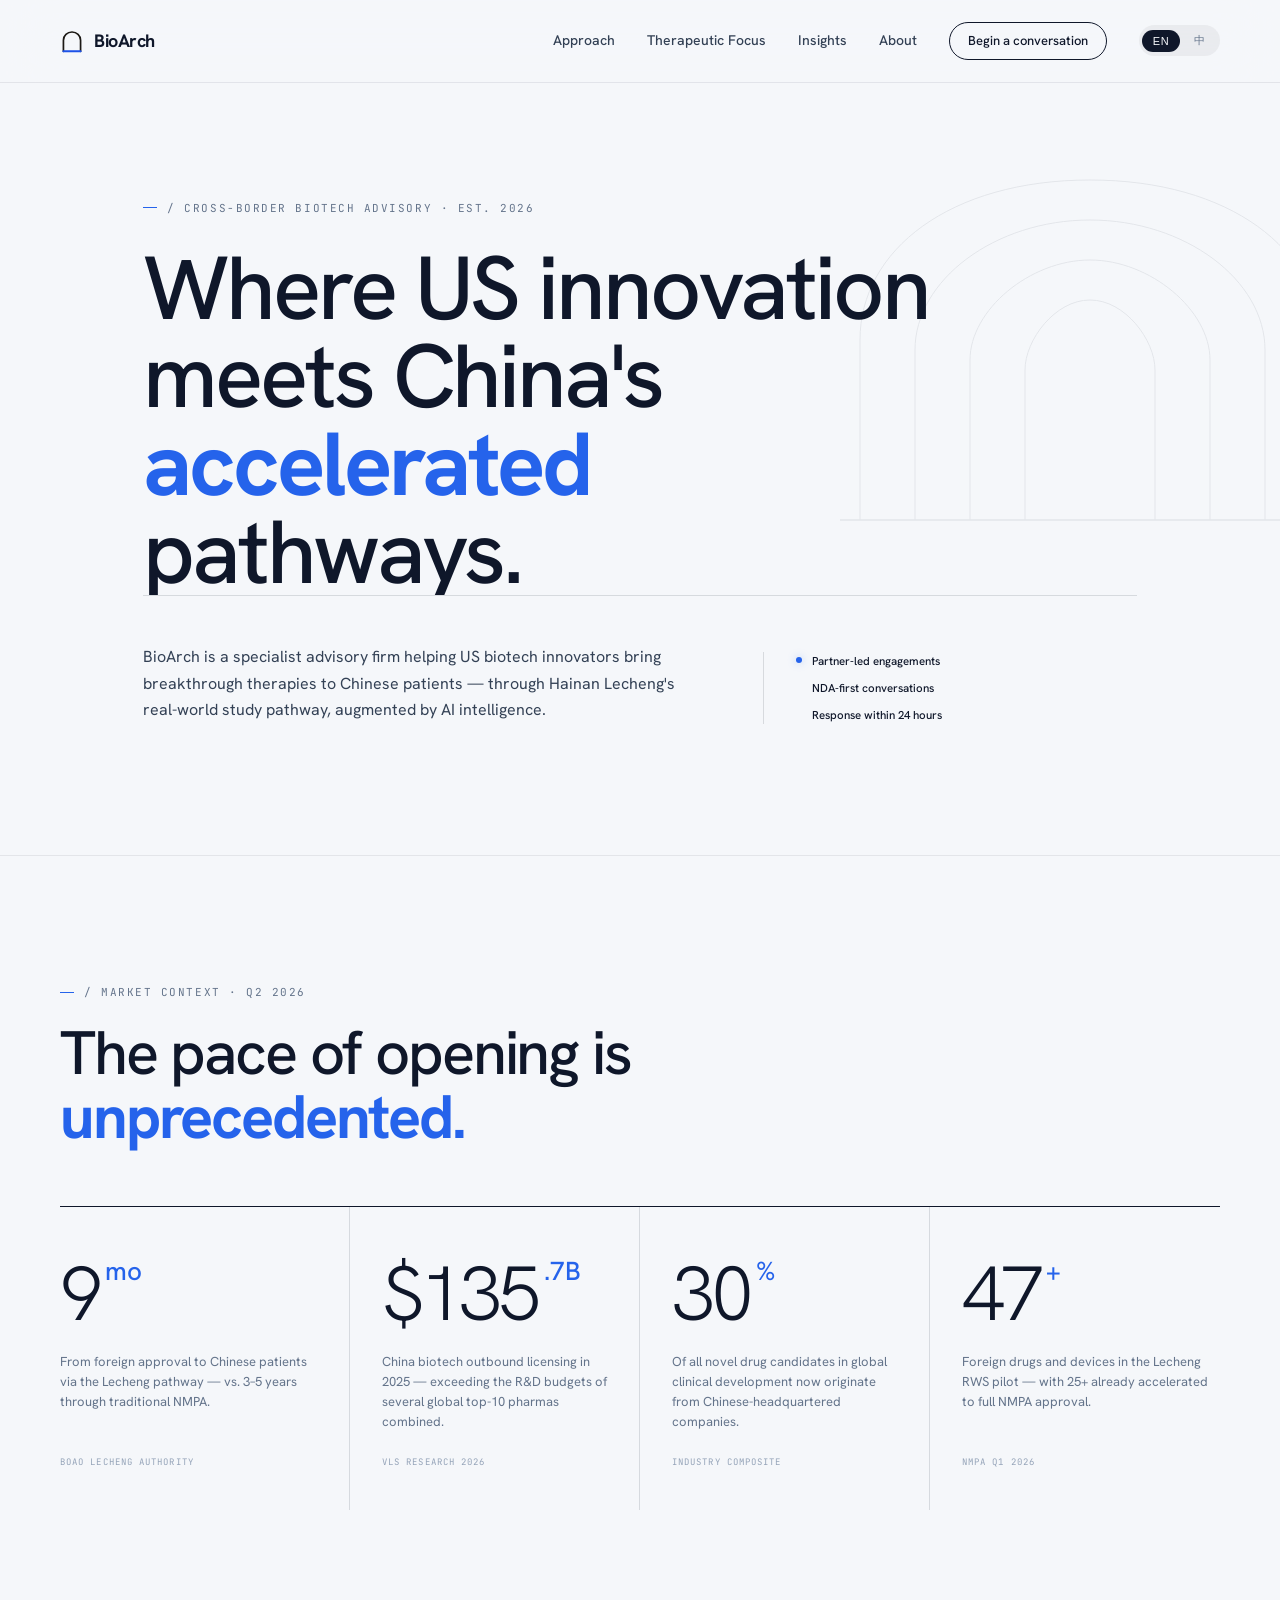
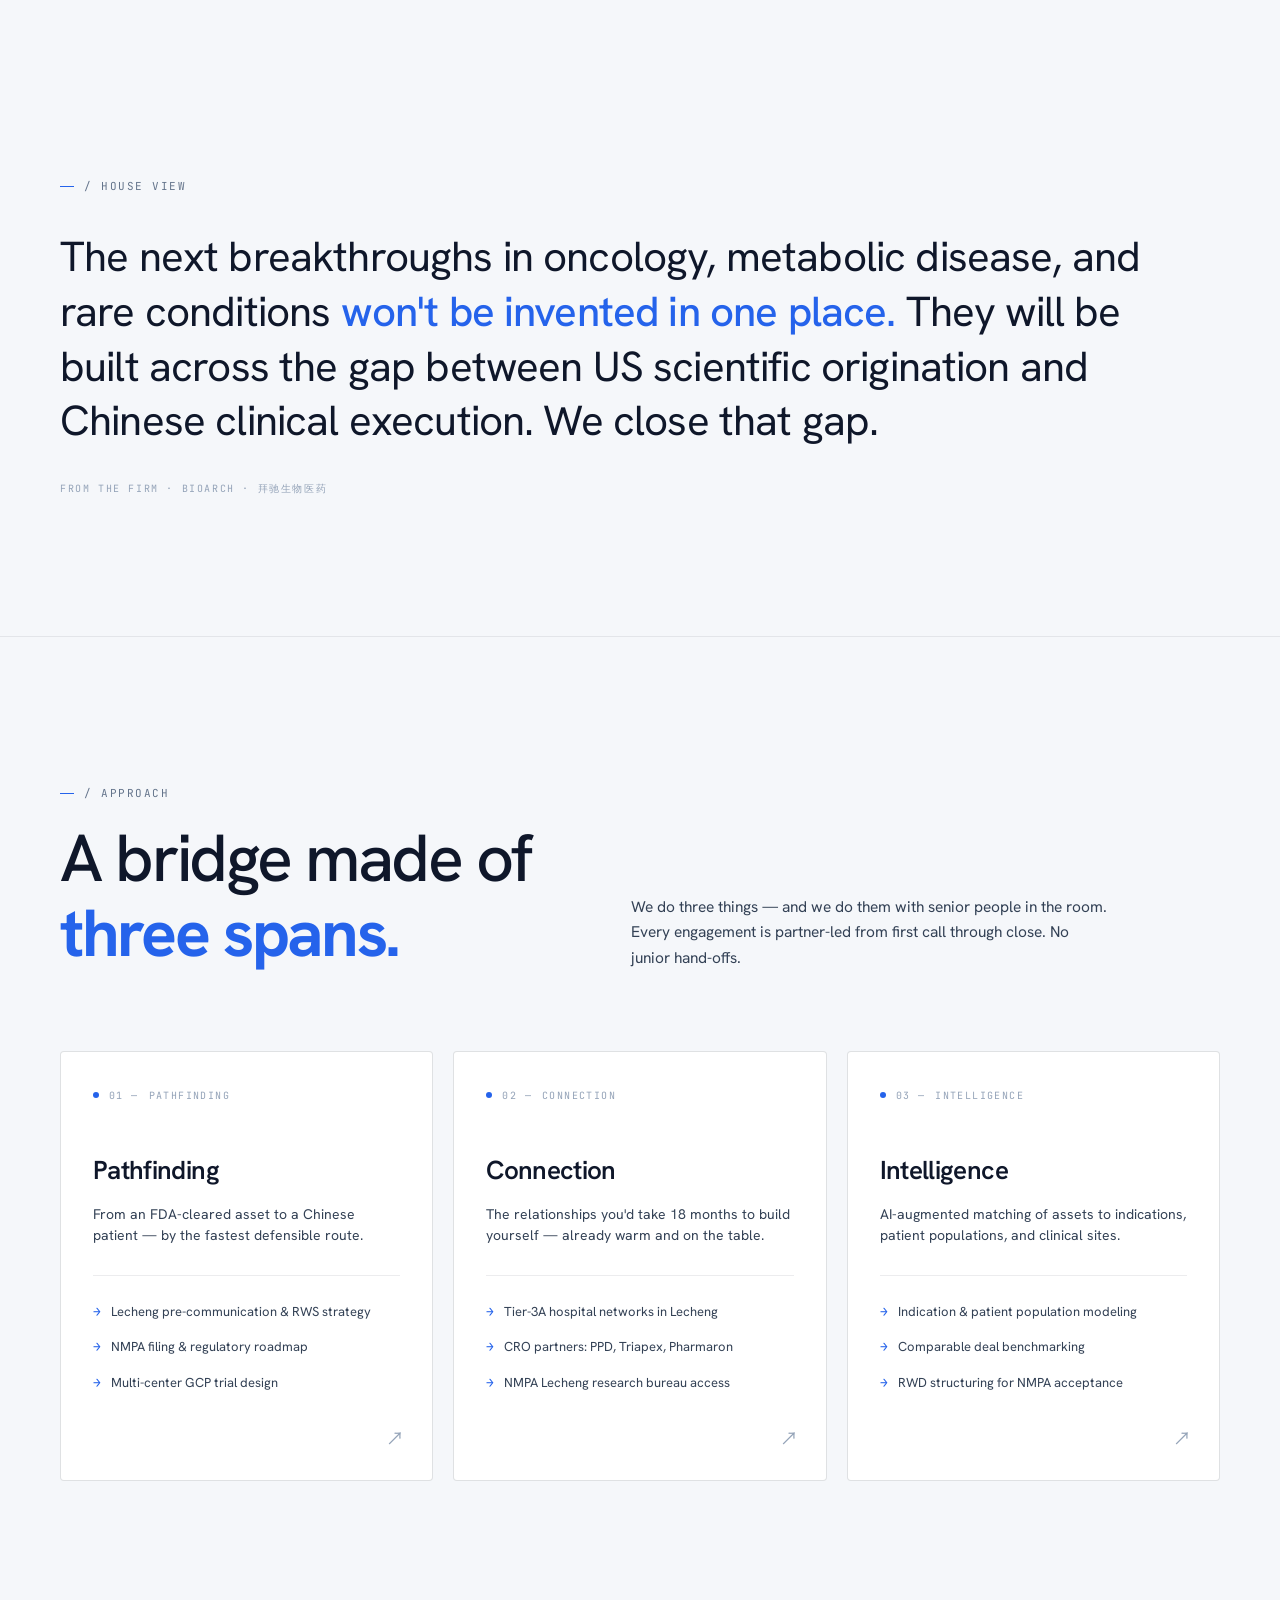
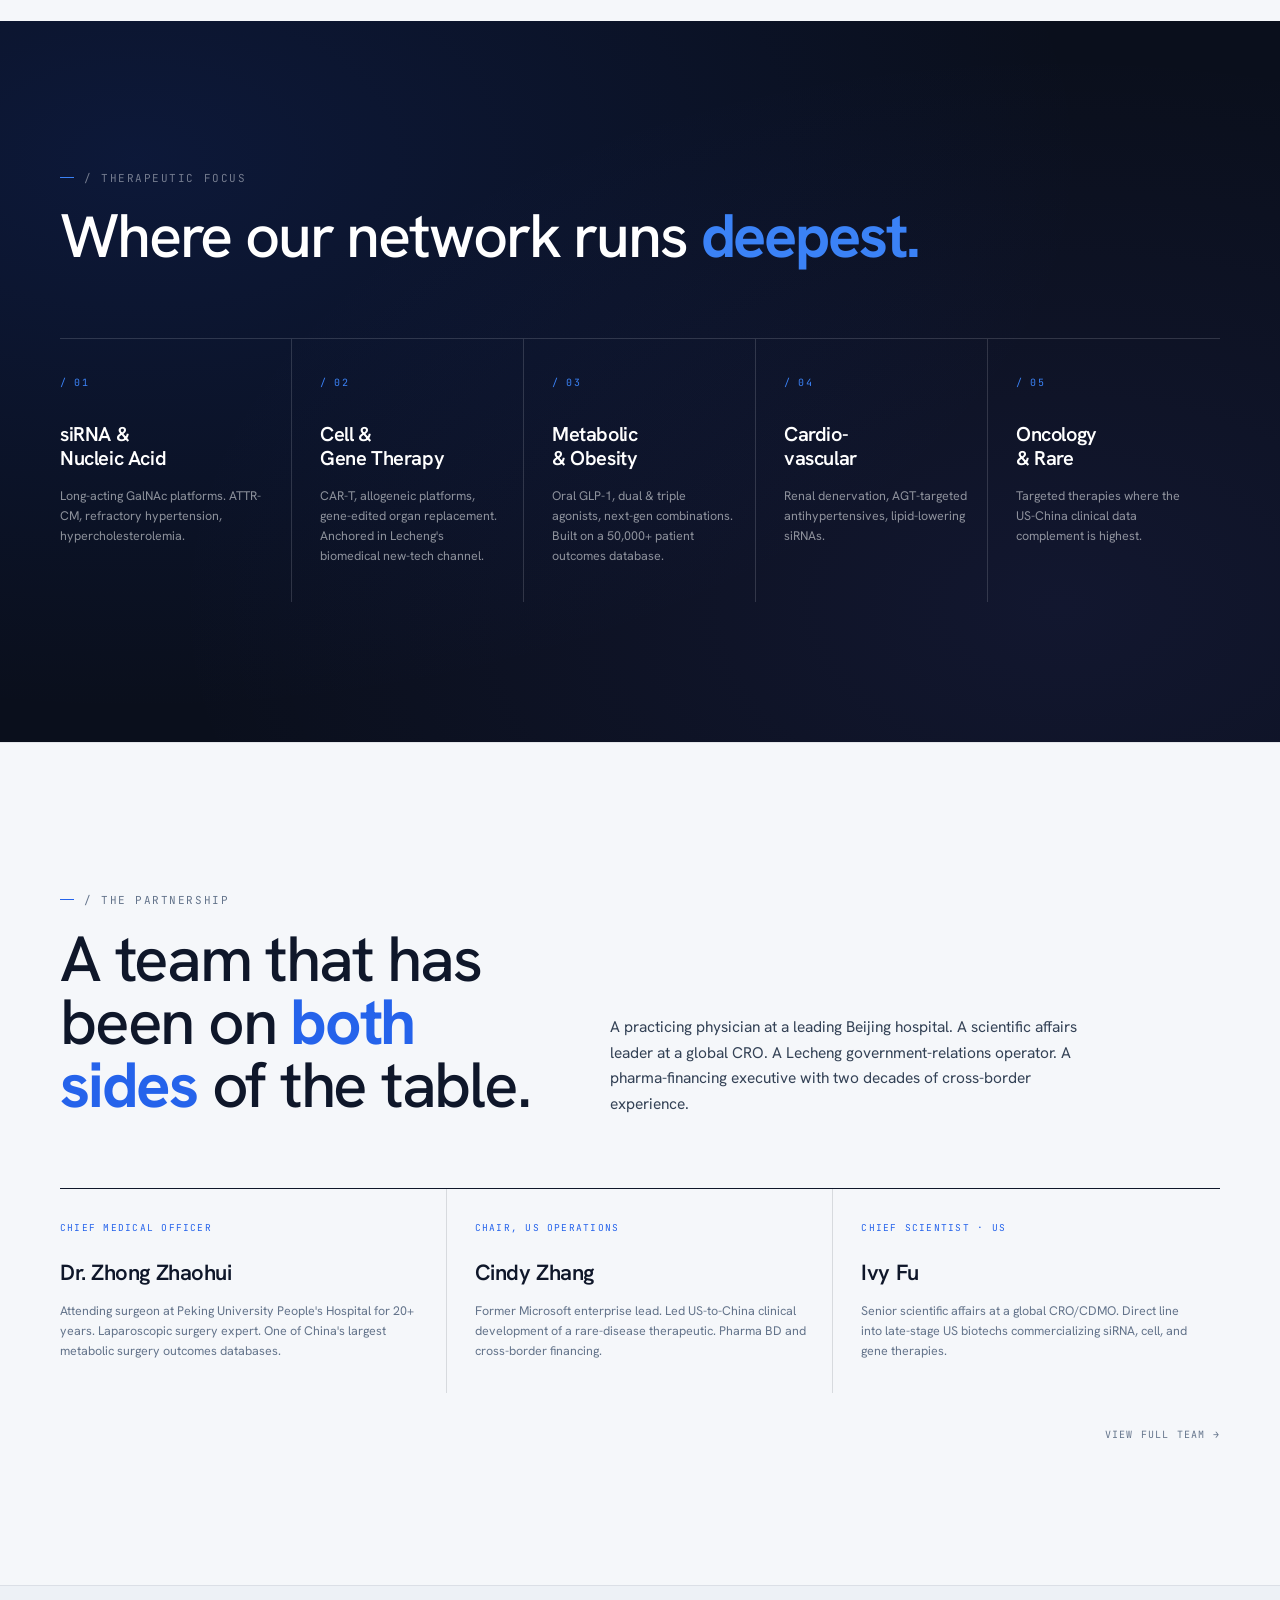
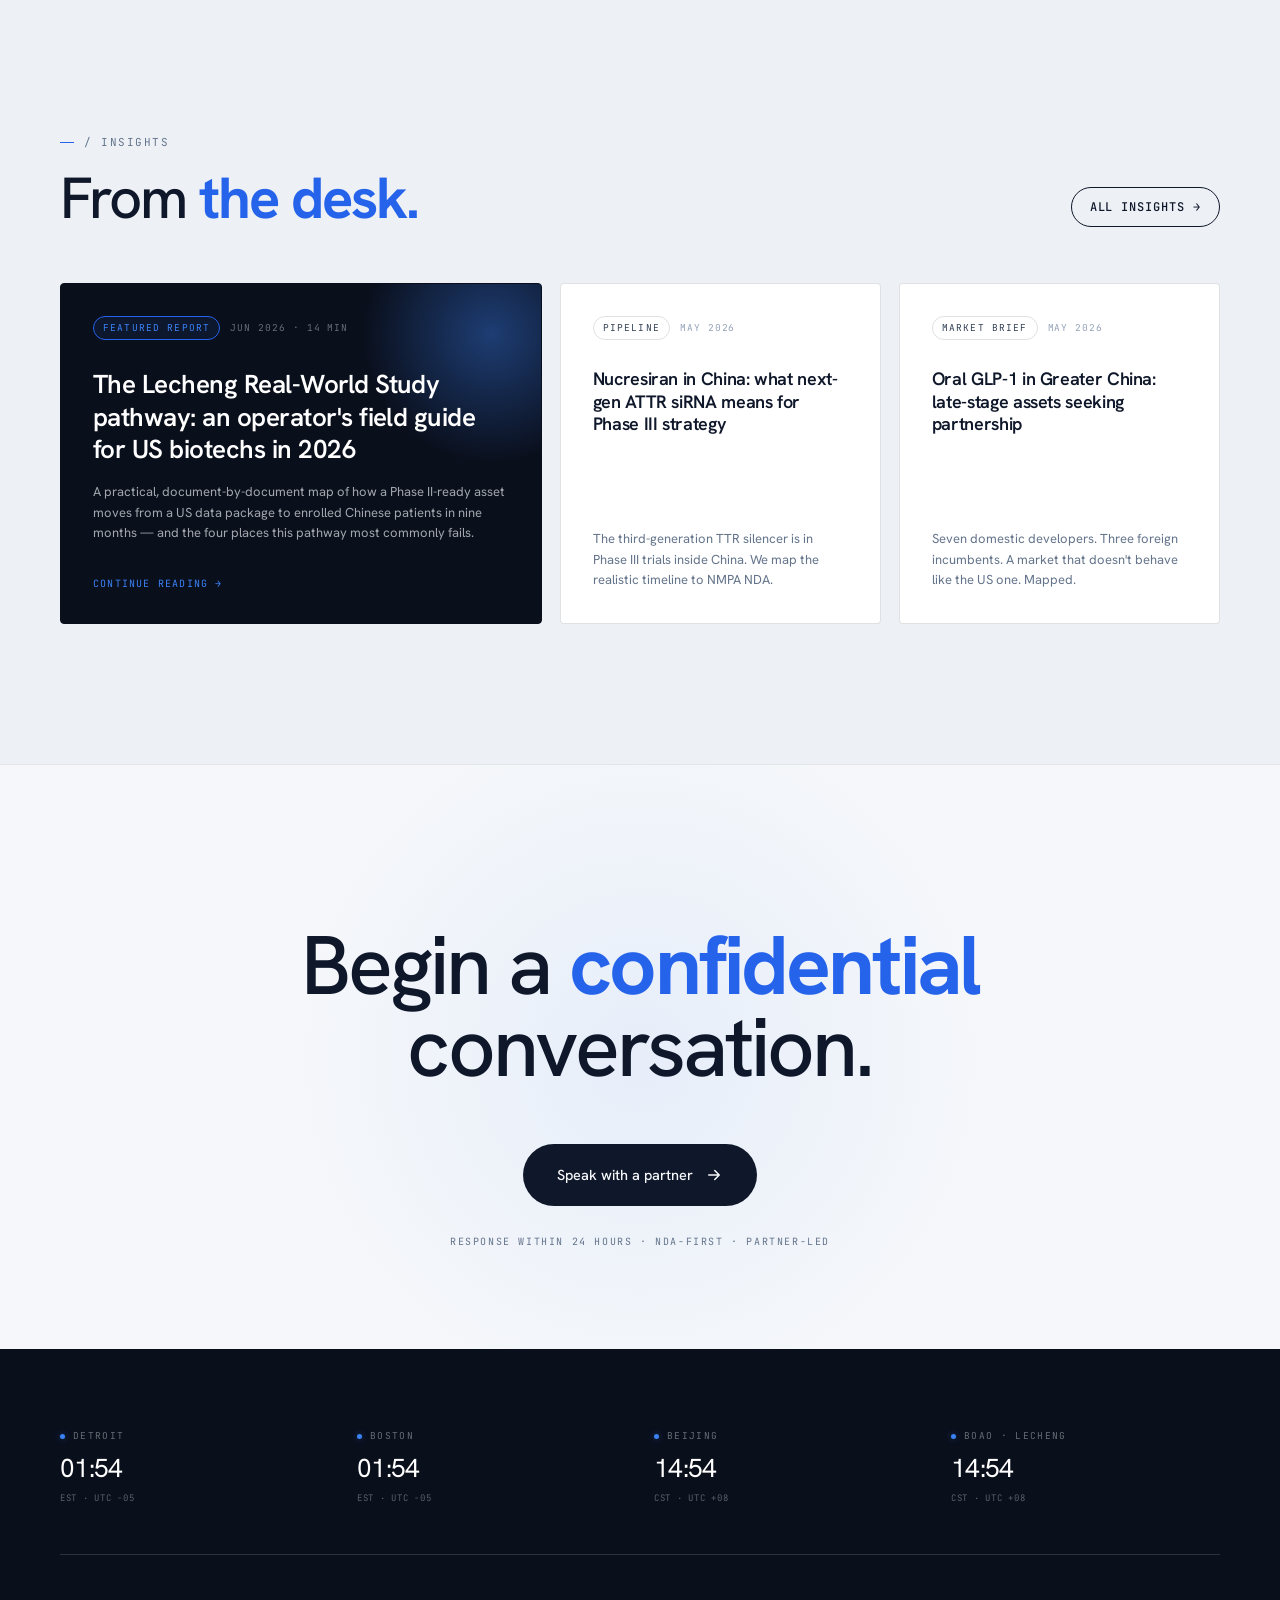
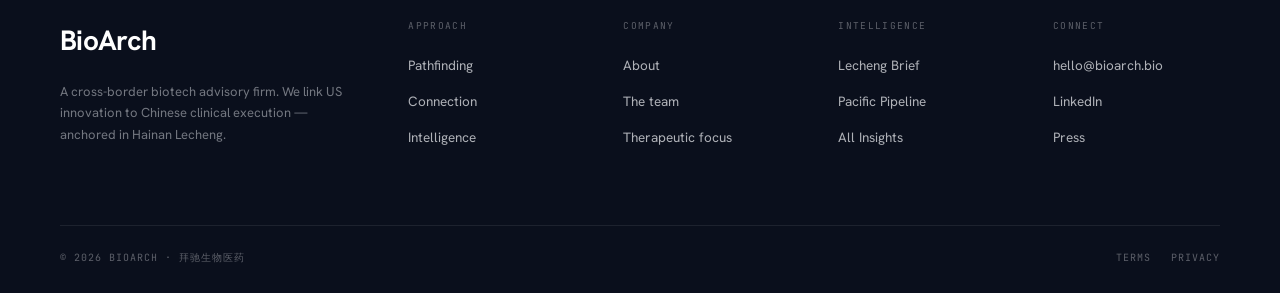
==== commit cdac46d7: "Fix Chinese typography, column spacing, and br tag rendering" ====
--- a/index.html
+++ b/index.html
@@ -51,7 +51,7 @@
           <h1 class="display hero-h">
             <span class="hero-line"><span data-i18n-span="hero.l1">Where US innovation</span></span>
             <span class="hero-line"><span data-i18n-span="hero.l2">meets China's</span></span>
-            <span class="hero-line"><span><strong data-i18n-span="hero.l3">accelerated</strong></span></span>
+            <span class="hero-line"><span data-i18n-span="hero.l3"><strong>accelerated</strong></span></span>
             <span class="hero-line"><span data-i18n-span="hero.l4">pathways.</span></span>
           </h1>
           <div class="hero-meta">
@@ -173,11 +173,11 @@
         <h2 class="display" data-i18n-h="fcs.h">Where our network runs <strong>deepest.</strong></h2>
       </div>
       <div class="fgrid">
-        <div class="farea"><div class="f-num">/ 01</div><h3 class="f-title" data-i18n="f1.t">siRNA &<br>Nucleic Acid</h3><p class="f-detail" data-i18n="f1.d">Long-acting GalNAc platforms. ATTR-CM, refractory hypertension, hypercholesterolemia.</p></div>
-        <div class="farea"><div class="f-num">/ 02</div><h3 class="f-title" data-i18n="f2.t">Cell &<br>Gene Therapy</h3><p class="f-detail" data-i18n="f2.d">CAR-T, allogeneic platforms, gene-edited organ replacement. Anchored in Lecheng's biomedical new-tech channel.</p></div>
-        <div class="farea"><div class="f-num">/ 03</div><h3 class="f-title" data-i18n="f3.t">Metabolic<br>& Obesity</h3><p class="f-detail" data-i18n="f3.d">Oral GLP-1, dual & triple agonists, next-gen combinations. Built on a 50,000+ patient outcomes database.</p></div>
-        <div class="farea"><div class="f-num">/ 04</div><h3 class="f-title" data-i18n="f4.t">Cardio-<br>vascular</h3><p class="f-detail" data-i18n="f4.d">Renal denervation, AGT-targeted antihypertensives, lipid-lowering siRNAs.</p></div>
-        <div class="farea"><div class="f-num">/ 05</div><h3 class="f-title" data-i18n="f5.t">Oncology<br>& Rare</h3><p class="f-detail" data-i18n="f5.d">Targeted therapies where the US-China clinical data complement is highest.</p></div>
+        <div class="farea"><div class="f-num">/ 01</div><h3 class="f-title" data-i18n-h="f1.t">siRNA &<br>Nucleic Acid</h3><p class="f-detail" data-i18n="f1.d">Long-acting GalNAc platforms. ATTR-CM, refractory hypertension, hypercholesterolemia.</p></div>
+        <div class="farea"><div class="f-num">/ 02</div><h3 class="f-title" data-i18n-h="f2.t">Cell &<br>Gene Therapy</h3><p class="f-detail" data-i18n="f2.d">CAR-T, allogeneic platforms, gene-edited organ replacement. Anchored in Lecheng's biomedical new-tech channel.</p></div>
+        <div class="farea"><div class="f-num">/ 03</div><h3 class="f-title" data-i18n-h="f3.t">Metabolic<br>& Obesity</h3><p class="f-detail" data-i18n="f3.d">Oral GLP-1, dual & triple agonists, next-gen combinations. Built on a 50,000+ patient outcomes database.</p></div>
+        <div class="farea"><div class="f-num">/ 04</div><h3 class="f-title" data-i18n-h="f4.t">Cardio-<br>vascular</h3><p class="f-detail" data-i18n="f4.d">Renal denervation, AGT-targeted antihypertensives, lipid-lowering siRNAs.</p></div>
+        <div class="farea"><div class="f-num">/ 05</div><h3 class="f-title" data-i18n-h="f5.t">Oncology<br>& Rare</h3><p class="f-detail" data-i18n="f5.d">Targeted therapies where the US-China clinical data complement is highest.</p></div>
       </div>
     </div>
   </section>
--- a/css/styles.css
+++ b/css/styles.css
@@ -29,6 +29,9 @@
   overflow-x:hidden;
 }
 html[lang="zh"] body{font-family:'Noto Sans SC','Hanken Grotesk',sans-serif;}
+html[lang="zh"] body{word-break:keep-all;line-break:strict;}
+html[lang="zh"] p,html[lang="zh"] .hero-sub,html[lang="zh"] .slabel,html[lang="zh"] .t-bg,
+html[lang="zh"] .svc-intro,html[lang="zh"] .tm-intro,html[lang="zh"] .f-detail{word-break:keep-all;}
 ::selection{background:var(--accent);color:#fff;}
 
 /* cursor */
@@ -116,7 +119,9 @@
   align-items:end;opacity:0;animation:fadeUp 1s 1.1s cubic-bezier(.22,1,.36,1) forwards;}
 .hero-sub{font-size:16px;line-height:1.65;color:var(--ink2);max-width:560px;}
 html[lang="zh"] .hero-sub{font-size:14.5px;line-height:1.8;}
-.sig{display:flex;flex-direction:column;gap:10px;font-size:11.5px;color:var(--ink3);}
+.sig{display:flex;flex-direction:column;gap:10px;font-size:11.5px;color:var(--ink3);
+  padding-left:32px;border-left:1px solid var(--line2);}
+html[lang="zh"] .sig{font-size:13px;line-height:1.6;}
 .sig span{display:flex;align-items:center;gap:10px;}
 .sig strong{color:var(--ink);font-weight:500;}
 .sdot{width:6px;height:6px;border-radius:50%;background:var(--accent);flex-shrink:0;
@@ -130,8 +135,8 @@
 .stats-hd{margin-bottom:56px;max-width:920px;}
 .stats-hd h2{font-size:clamp(36px,4.8vw,62px);margin-top:20px;line-height:1.05;}
 .stat-grid{display:grid;grid-template-columns:repeat(4,1fr);border-top:1.5px solid var(--ink);align-items:stretch;}
-.stat{display:flex;flex-direction:column;padding:48px 32px 40px;border-right:1px solid var(--line2);transition:background .25s;}
-.stat:first-child{padding-left:0;}
+.stat{display:flex;flex-direction:column;padding:48px 28px 40px 0;border-right:1px solid var(--line2);transition:background .25s;}
+.stat:not(:first-child){padding-left:32px;}
 .stat:last-child{border-right:none;padding-right:0;}
 .stat:hover{background:rgba(37,99,235,.03);}
 .snum{display:flex;align-items:flex-start;font-family:'Hanken Grotesk',sans-serif;font-weight:300;
@@ -145,11 +150,15 @@
 .ssrc{margin-top:auto;padding-top:24px;font-family:'JetBrains Mono',monospace;font-size:9px;
   text-transform:uppercase;letter-spacing:.12em;color:var(--ink4);}
 @media(max-width:768px){.stat-grid{grid-template-columns:1fr 1fr;}
-  .stat{padding:36px 24px 32px;}
-  .stat:first-child{padding-left:0;}
+  .stat{padding:36px 20px 32px 0;}
+  .stat:not(:first-child){padding-left:24px;}
+  .stat:nth-child(odd){padding-left:0;}
+  .stat:nth-child(even){padding-left:24px;}
   .stat:nth-child(2){border-right:none;}
   .stat:nth-child(3){border-right:1px solid var(--line2);}
   .stat:nth-child(4){border-right:none;padding-right:0;}}
+@media(max-width:900px){.hero-meta{grid-template-columns:1fr;gap:32px;}
+  .sig{padding-left:0;border-left:none;padding-top:24px;border-top:1px solid var(--line2);}}
 
 /* ─── QUOTE ─── */
 .quote{padding:140px 0;}
@@ -164,7 +173,8 @@
 /* ─── SERVICES OVERVIEW ─── */
 .services{padding:140px 0;border-top:1px solid var(--line);}
 .svc-hd{display:grid;grid-template-columns:1fr 1.2fr;gap:80px;margin-bottom:80px;align-items:end;}
-.svc-hd h2{font-size:clamp(38px,5.2vw,72px);margin-top:20px;}
+.svc-hd h2{font-size:clamp(38px,5.2vw,72px);margin-top:20px;line-height:1.12;}
+html[lang="zh"] .svc-hd h2 strong{white-space:nowrap;}
 .svc-intro{font-size:15.5px;line-height:1.65;color:var(--ink2);max-width:480px;}
 html[lang="zh"] .svc-intro{font-size:14.5px;line-height:1.85;}
 .svc-grid{display:grid;grid-template-columns:repeat(3,1fr);gap:20px;}
@@ -203,10 +213,11 @@
 .focus-hd h2{font-size:clamp(34px,4.8vw,62px);margin-top:20px;}
 .focus-hd h2 strong{color:var(--accent2);}
 .fgrid{display:grid;grid-template-columns:repeat(5,1fr);border-top:1px solid var(--line-d2);}
-.farea{padding:36px 22px 36px 0;border-right:1px solid var(--line-d2);position:relative;
-  transition:padding .3s;cursor:pointer;}
+.farea{padding:36px 20px 36px 0;border-right:1px solid var(--line-d2);position:relative;
+  transition:background .25s;cursor:pointer;}
+.farea:not(:first-child){padding-left:28px;}
 .farea:last-child{border-right:none;}
-.farea:hover{padding-left:14px;}
+.farea:hover{background:rgba(59,130,246,.06);}
 .farea::after{content:'';position:absolute;top:0;left:0;width:0;height:2px;
   background:var(--accent2);transition:width .4s cubic-bezier(.22,1,.36,1);}
 .farea:hover::after{width:calc(100% - 22px);}
@@ -227,9 +238,10 @@
 .tm-intro{font-size:15.5px;line-height:1.65;color:var(--ink2);max-width:500px;}
 html[lang="zh"] .tm-intro{font-size:14.5px;line-height:1.85;}
 .tgrid{display:grid;grid-template-columns:repeat(3,1fr);gap:0;border-top:1.5px solid var(--ink);}
-.tcard{padding:32px 24px 32px 0;border-right:1px solid var(--line2);transition:padding .3s;cursor:pointer;}
+.tcard{padding:32px 24px 32px 0;border-right:1px solid var(--line2);transition:background .25s;cursor:pointer;}
+.tcard:not(:first-child){padding-left:28px;}
 .tcard:last-child{border-right:none;}
-.tcard:hover{padding-left:10px;}
+.tcard:hover{background:rgba(37,99,235,.03);}
 .t-role{font-family:'JetBrains Mono',monospace;font-size:9.5px;text-transform:uppercase;
   letter-spacing:.13em;color:var(--accent);margin-bottom:20px;}
 html[lang="zh"] .t-role{font-family:'Noto Sans SC',sans-serif;text-transform:none;letter-spacing:.04em;font-size:11px;}
@@ -470,9 +482,10 @@
 .full-team h2{font-size:clamp(34px,4.5vw,60px);margin-bottom:60px;letter-spacing:-.025em;font-weight:600;}
 html[lang="zh"] .full-team h2{font-family:'Noto Sans SC',sans-serif;}
 .tm-full-grid{display:grid;grid-template-columns:repeat(3,1fr);gap:0;border-top:1.5px solid var(--ink);}
-.tm-full-card{padding:36px 28px 36px 0;border-right:1px solid var(--line2);transition:padding .3s;}
+.tm-full-card{padding:36px 24px 36px 0;border-right:1px solid var(--line2);transition:background .25s;}
+.tm-full-card:not(:nth-child(3n+1)){padding-left:28px;}
 .tm-full-card:nth-child(3n){border-right:none;}
-.tm-full-card:hover{padding-left:10px;}
+.tm-full-card:hover{background:rgba(37,99,235,.03);}
 .tmf-flag{font-family:'JetBrains Mono',monospace;font-size:9px;text-transform:uppercase;letter-spacing:.12em;
   color:var(--ink4);margin-bottom:8px;}
 html[lang="zh"] .tmf-flag{font-family:'Noto Sans SC',sans-serif;text-transform:none;font-size:10px;}
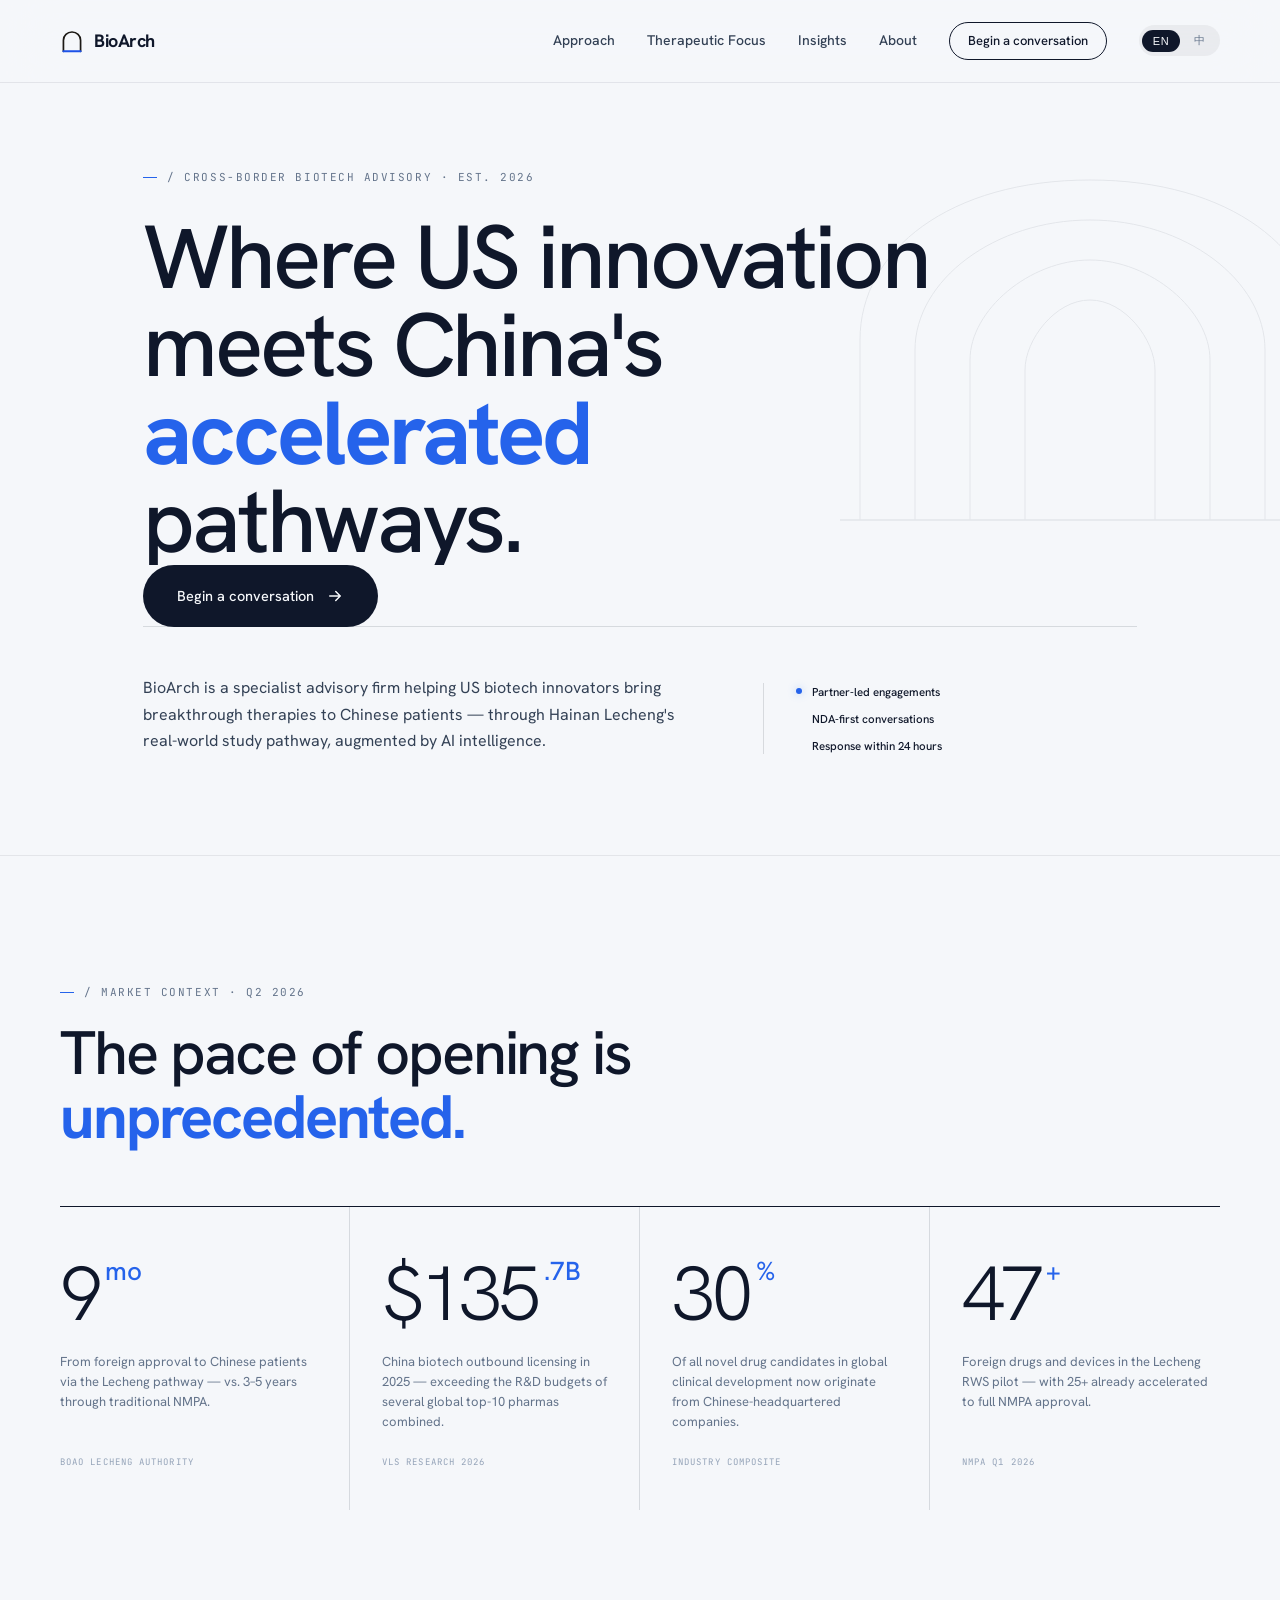
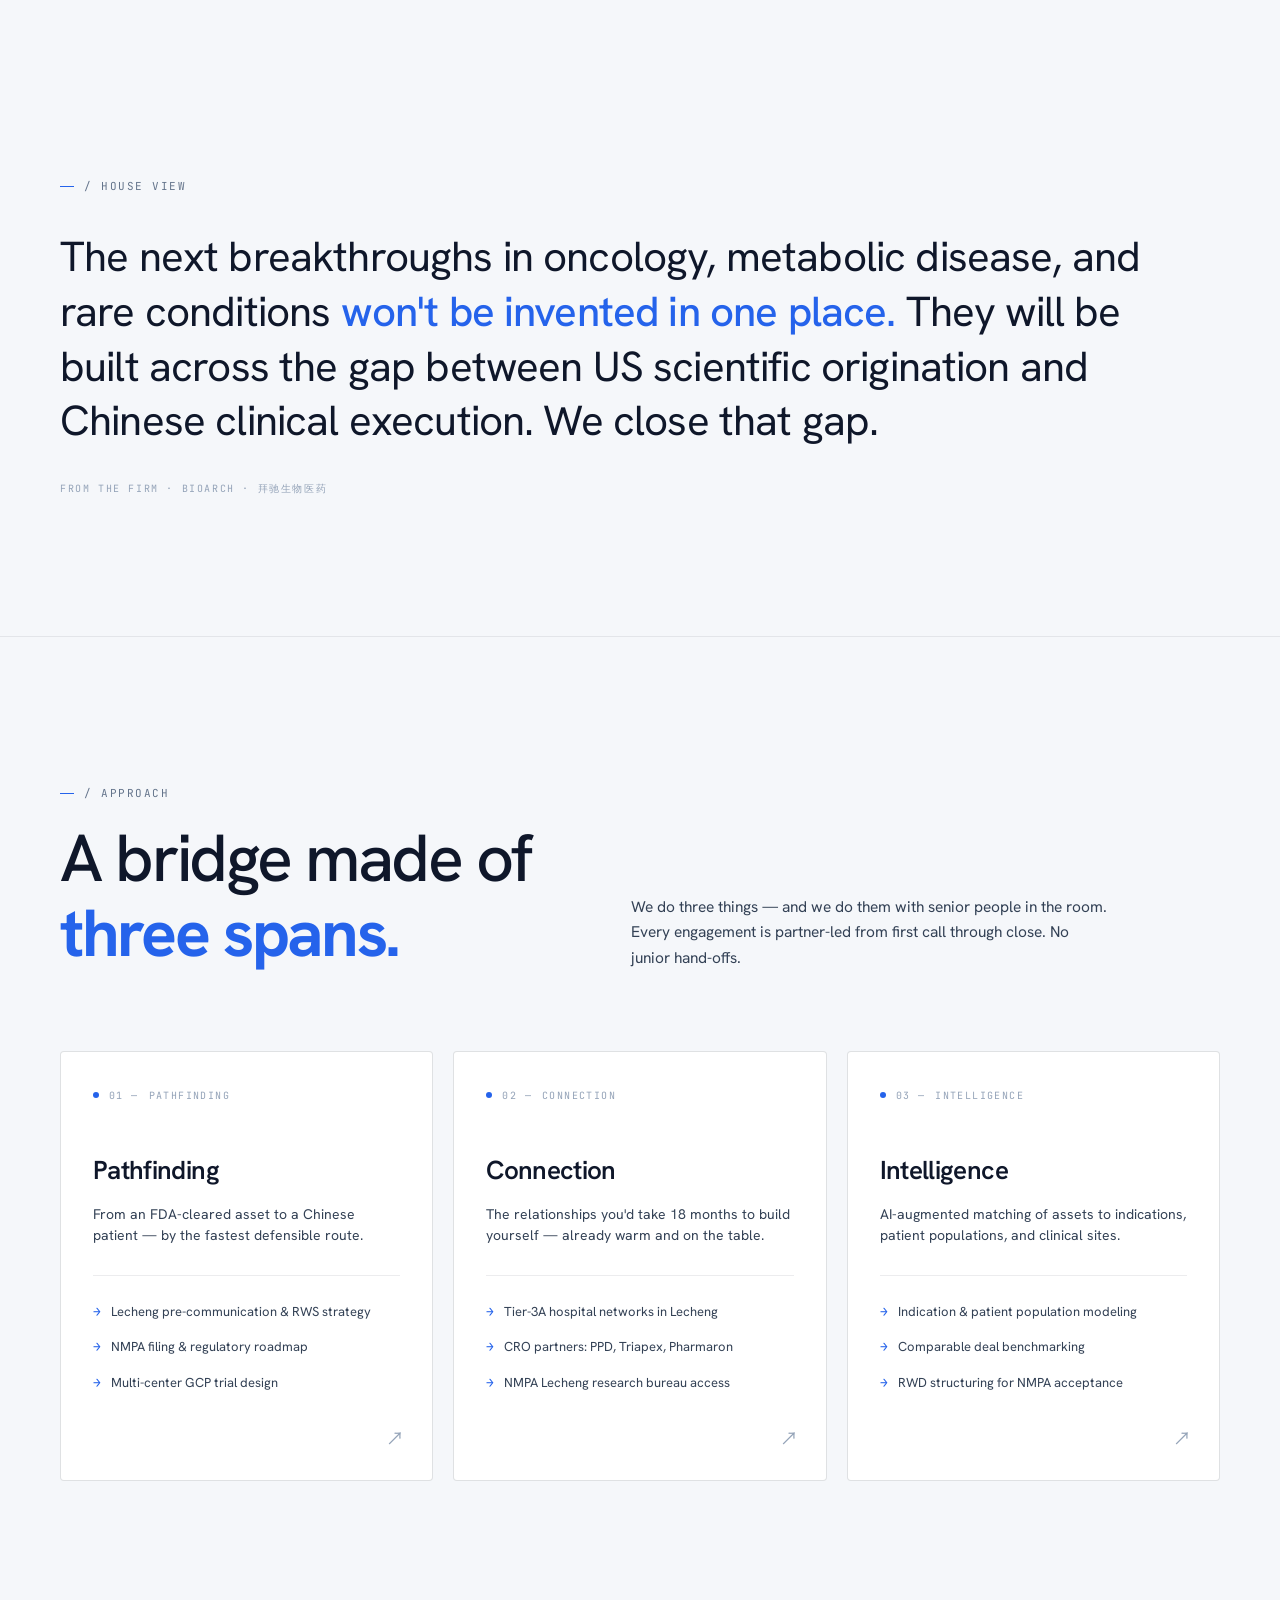
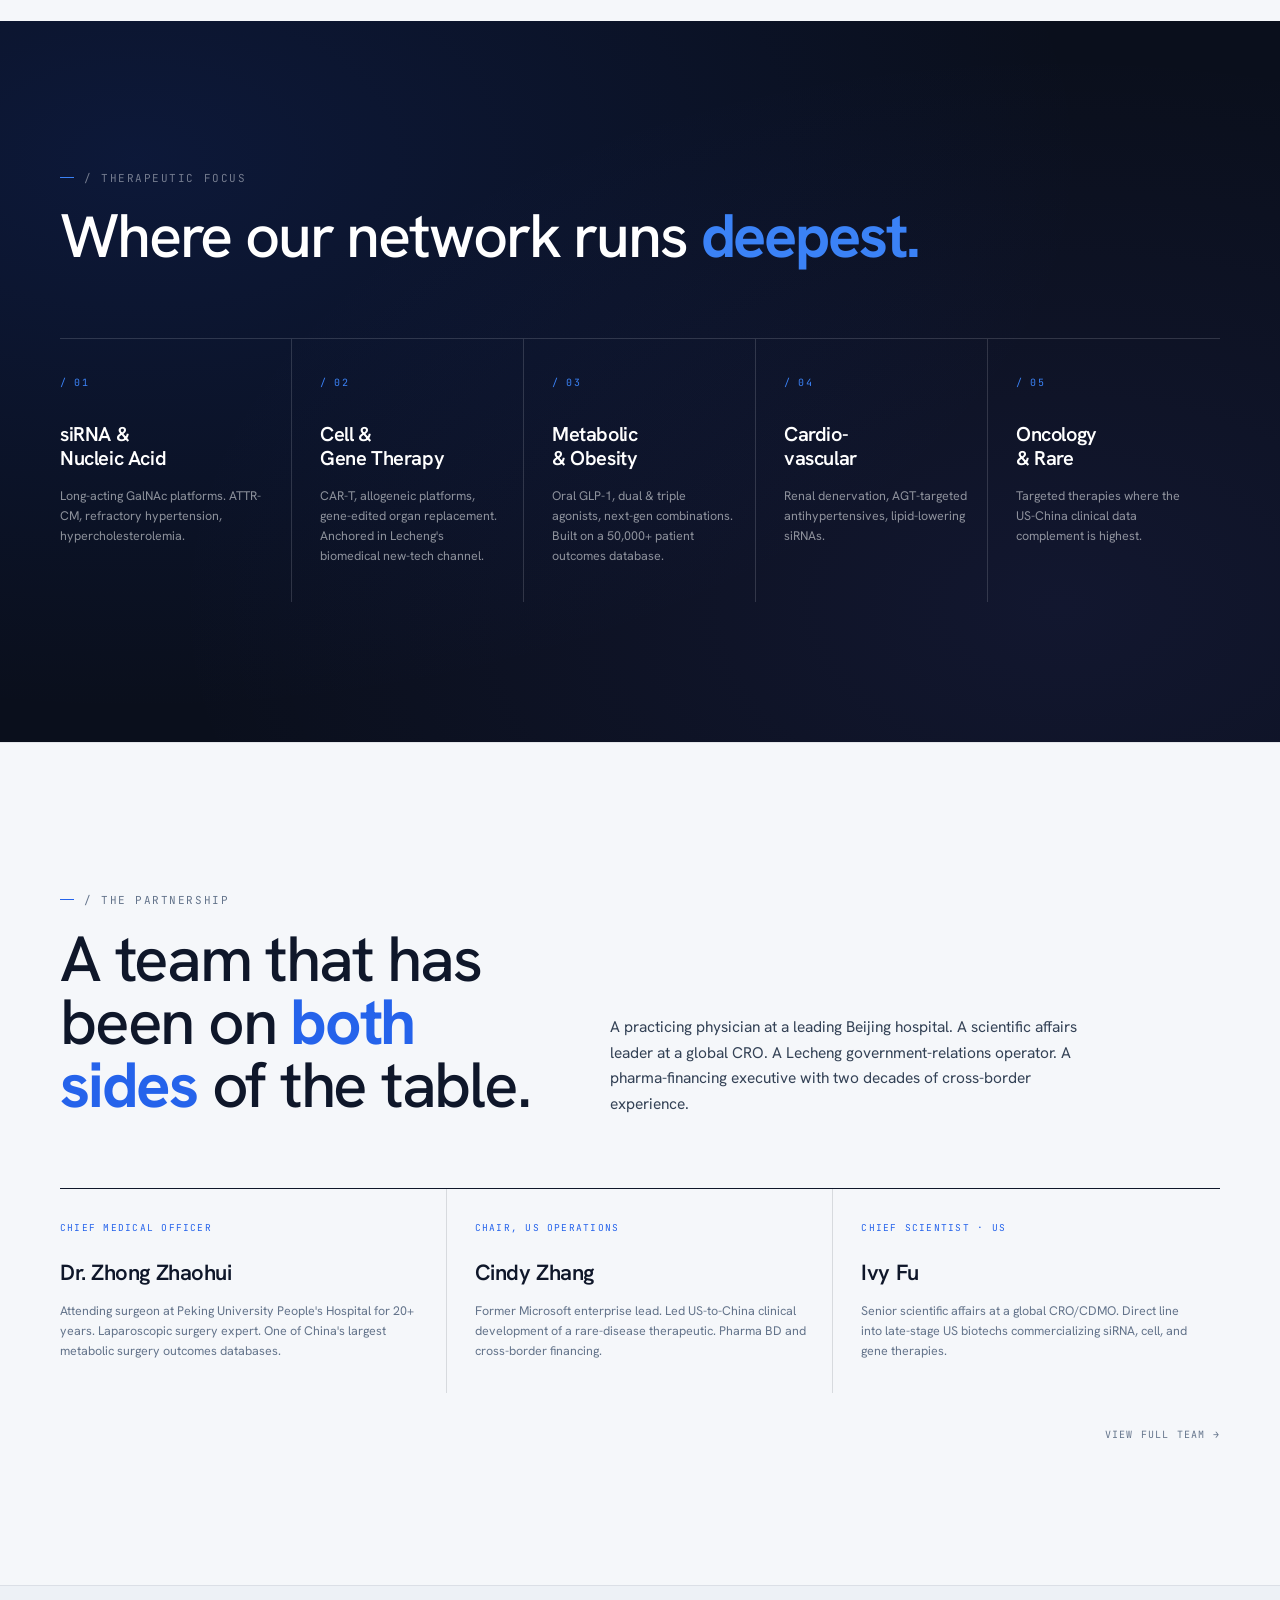
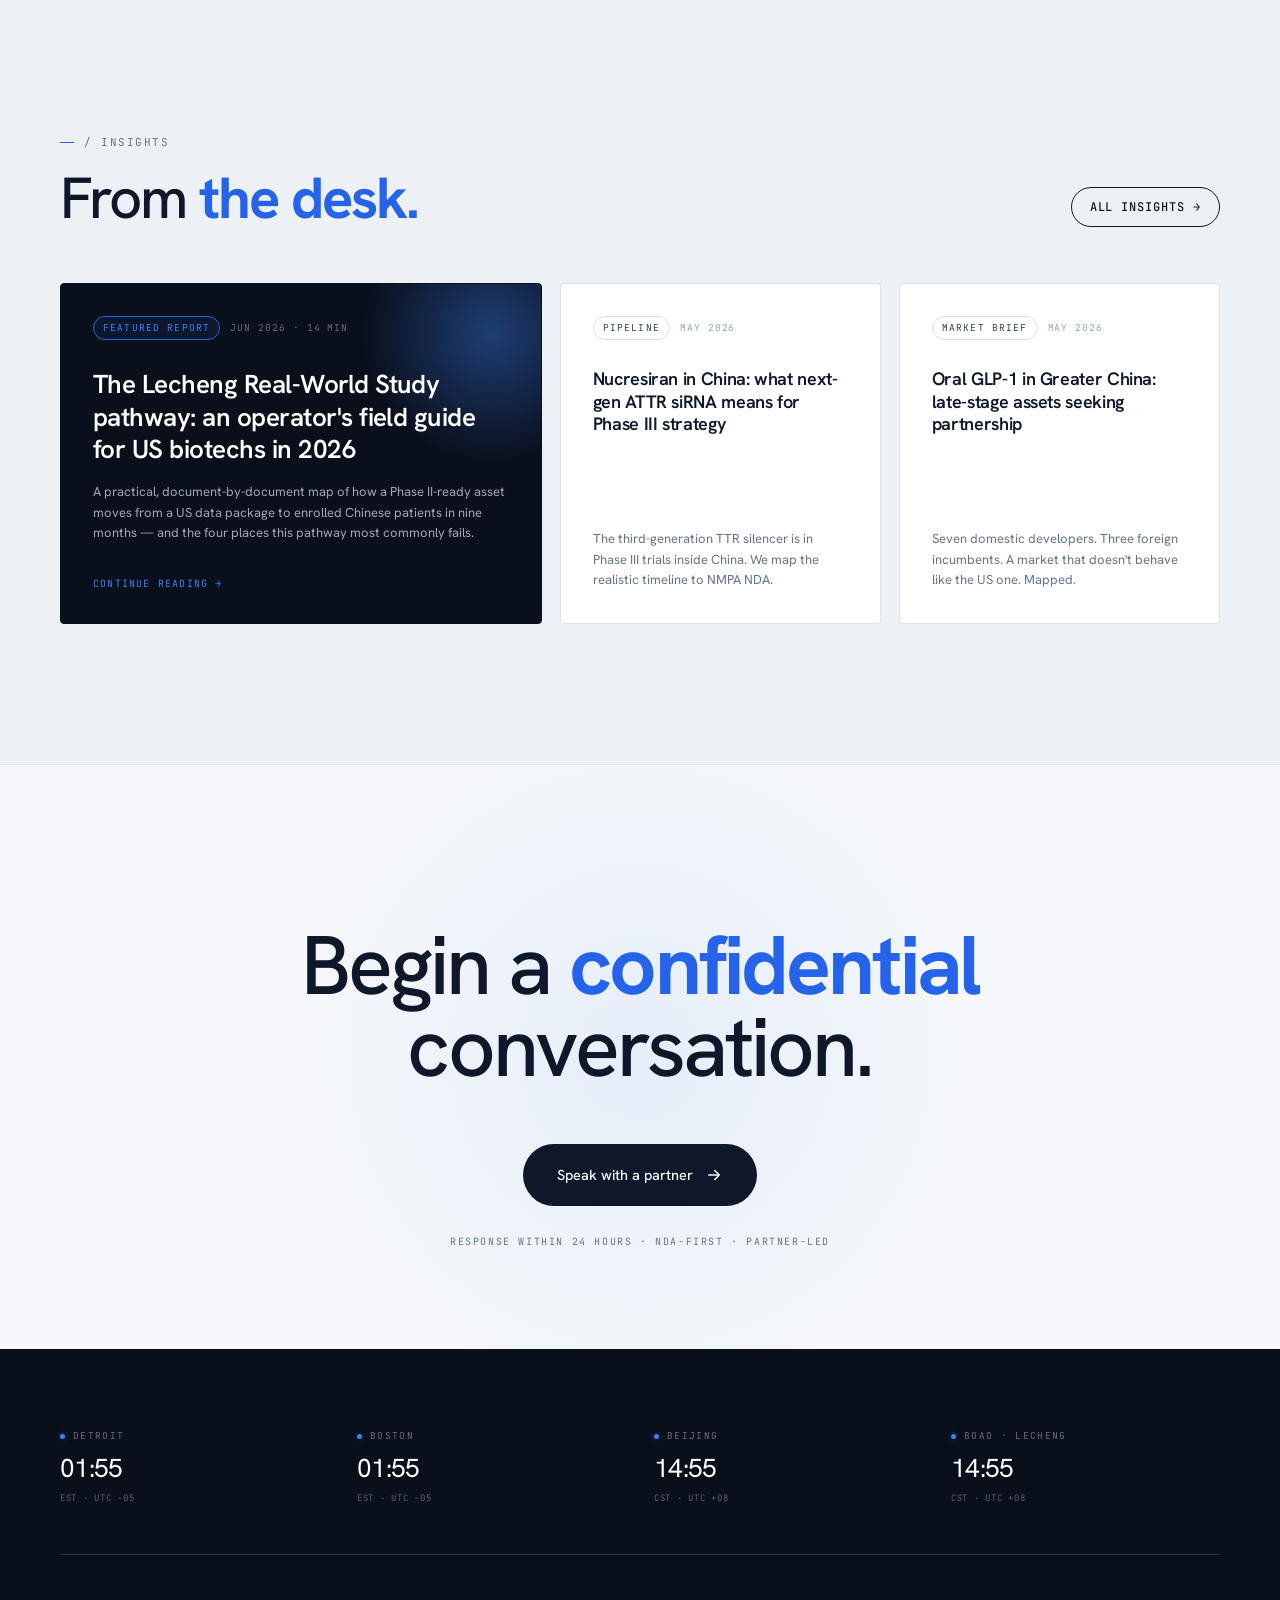
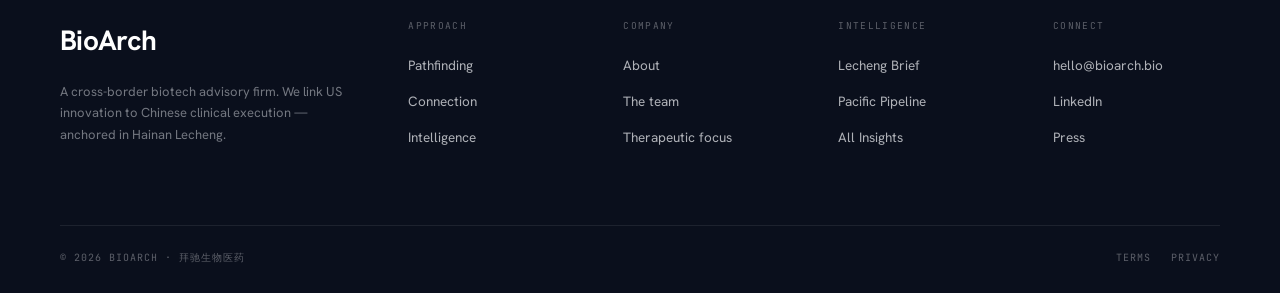
==== commit f4930899: "1" ====
--- a/index.html
+++ b/index.html
@@ -16,6 +16,7 @@
 <div class="spb" id="spb"></div>
 
 <!-- NAV -->
+<div class="nav-overlay" id="navOverlay" onclick="closeMobileNav()"></div>
 <nav id="nav">
   <div class="nv">
     <a href="#" class="logo" onclick="showPage('home');return false;">
@@ -25,7 +26,10 @@
       </svg>
       BioArch
     </a>
-    <div class="nl">
+    <button class="nav-toggle" id="navToggle" type="button" aria-label="Toggle menu" onclick="toggleMobileNav()">
+      <span></span><span></span><span></span>
+    </button>
+    <div class="nl" id="navLinks">
       <a href="#" onclick="showPage('approach');return false;" data-page="approach" data-i18n="nav.approach">Approach</a>
       <a href="#" onclick="showPage('focus');return false;" data-page="focus" data-i18n="nav.focus">Therapeutic Focus</a>
       <a href="#" onclick="showPage('insights');return false;" data-page="insights" data-i18n="nav.insights">Insights</a>
@@ -54,6 +58,12 @@
             <span class="hero-line"><span data-i18n-span="hero.l3"><strong>accelerated</strong></span></span>
             <span class="hero-line"><span data-i18n-span="hero.l4">pathways.</span></span>
           </h1>
+          <div class="hero-actions">
+            <a href="#" onclick="showPage('contact');return false;" class="mbtn hero-cta">
+              <span data-i18n="hero.cta">Begin a conversation</span>
+              <svg width="18" height="18" viewBox="0 0 24 24" fill="none" aria-hidden="true"><path d="M5 12h14M13 6l6 6-6 6" stroke="currentColor" stroke-width="2" stroke-linecap="round" stroke-linejoin="round"/></svg>
+            </a>
+          </div>
           <div class="hero-meta">
             <p class="hero-sub" data-i18n="hero.sub">BioArch is a specialist advisory firm helping US biotech innovators bring breakthrough therapies to Chinese patients — through Hainan Lecheng's real-world study pathway, augmented by AI intelligence.</p>
             <div class="sig">
--- a/css/styles.css
+++ b/css/styles.css
@@ -85,7 +85,29 @@
 .ncta{border:1px solid var(--ink);padding:8px 18px;border-radius:999px;font-size:13px !important;
   font-weight:500;color:var(--ink) !important;text-decoration:none;transition:all .22s;}
 .ncta:hover{background:var(--ink);color:var(--bg) !important;}
-@media(max-width:1023px){.nl a:not(.ncta,.lb,.lsw *):not(.ncta){display:none;}}
+.nav-toggle{display:none;flex-direction:column;justify-content:center;gap:5px;width:40px;height:40px;
+  padding:8px;background:none;border:1px solid var(--line2);border-radius:var(--r);cursor:pointer;z-index:101;}
+.nav-toggle span{display:block;width:100%;height:1.5px;background:var(--ink);transition:transform .25s,opacity .25s;}
+body.nav-open .nav-toggle span:nth-child(1){transform:translateY(6.5px) rotate(45deg);}
+body.nav-open .nav-toggle span:nth-child(2){opacity:0;}
+body.nav-open .nav-toggle span:nth-child(3){transform:translateY(-6.5px) rotate(-45deg);}
+.nav-overlay{display:none;position:fixed;inset:0;background:rgba(10,15,28,.35);z-index:98;opacity:0;
+  transition:opacity .3s;pointer-events:none;}
+.nav-overlay.open{display:block;opacity:1;pointer-events:auto;}
+body.nav-open{overflow:hidden;}
+@media(max-width:1023px){
+  .nav-toggle{display:flex;}
+  .nl{position:fixed;top:0;right:0;width:min(300px,86vw);height:100dvh;height:100vh;
+    flex-direction:column;align-items:stretch;gap:0;padding:88px 28px 32px;
+    background:rgba(245,247,250,.98);backdrop-filter:blur(24px);border-left:1px solid var(--line);
+    transform:translateX(105%);transition:transform .35s cubic-bezier(.22,1,.36,1);z-index:100;}
+  .nl.open{transform:translateX(0);}
+  .nl a:not(.ncta){display:block !important;width:100%;padding:18px 0;font-size:16px;
+    border-bottom:1px solid var(--line);}
+  html[lang="zh"] .nl a:not(.ncta){font-size:15px;}
+  .ncta{display:block !important;width:100%;text-align:center;margin-top:28px;padding:14px 18px !important;}
+  .lsw{margin-top:auto;align-self:center;}
+}
 
 /* ─── PAGES ─── */
 .page{display:none;}
@@ -108,6 +130,12 @@
 .hero{padding:160px 0 100px;min-height:95vh;display:flex;align-items:center;position:relative;overflow:hidden;}
 .hero-grid{display:grid;grid-template-columns:1fr;gap:60px;width:100%;}
 @media(max-width:1200px){.hero-grid{grid-template-columns:1fr;}}
+@media(max-width:768px){
+  .hero{padding:112px 0 64px;min-height:auto;}
+  .hero-ey{margin-bottom:20px;}
+  .hero-h{font-size:clamp(34px,8.5vw,52px);line-height:1.08;}
+  html[lang="zh"] .hero-h{font-size:clamp(32px,8vw,48px);line-height:1.18;}
+}
 .hero-ey{margin-bottom:28px;opacity:0;animation:fadeUp .8s .1s cubic-bezier(.22,1,.36,1) forwards;}
 .hero-h{font-size:clamp(48px,7vw,108px);margin-bottom:0;}
 .hero-line{overflow:hidden;display:block;}
@@ -253,7 +281,9 @@
 @media(max-width:1023px){.tm-hd{grid-template-columns:1fr;gap:28px;}.tgrid{grid-template-columns:1fr 1fr;}
   .tcard:nth-child(2){border-right:none;}.tcard:nth-child(3){border-right:1px solid var(--line2);}
   .tcard:nth-child(4){border-right:none;}}
-@media(max-width:640px){.tgrid{grid-template-columns:1fr;}.tcard{border-right:none !important;border-bottom:1px solid var(--line2);}}
+@media(max-width:640px){.tgrid{grid-template-columns:1fr;}
+  .tcard{padding:28px 0 !important;border-right:none !important;border-bottom:1px solid var(--line2);}
+  .tcard:not(:first-child){padding-left:0 !important;}}
 
 /* ─── INSIGHTS ─── */
 .ins{padding:140px 0;background:var(--bg2);border-top:1px solid var(--line);}
@@ -537,3 +567,29 @@
 .nda-note strong{color:var(--ink);display:block;margin-bottom:4px;font-size:12px;}
 .nda-icon{color:var(--accent);flex-shrink:0;font-size:16px;}
 @media(max-width:768px){.contact-grid{grid-template-columns:1fr;}.form-row{grid-template-columns:1fr;}}
+
+/* ─── MOBILE POLISH ─── */
+@media(max-width:768px){
+  .quote{padding:80px 0;}
+  .services,.team-sec,.ins,.focus,.cta-sec{padding:80px 0;}
+  .cta-sec{padding:100px 0 72px;}
+  .cta-sec h2{margin-bottom:36px;}
+  .ph{padding:120px 0 56px;}
+  .stats{padding:80px 0;}
+  .stats-hd{margin-bottom:40px;}
+  .stats-hd h2{font-size:clamp(28px,7vw,42px);}
+  .mbtn{padding:16px 28px;font-size:14px;width:100%;max-width:320px;justify-content:center;}
+  .ft-bot{flex-direction:column;gap:12px;text-align:center;}
+  .ft-bot a{margin-left:0;}
+}
+@media(max-width:480px){
+  .stat-grid{grid-template-columns:1fr;}
+  .stat{padding:28px 0 24px !important;border-right:none !important;border-bottom:1px solid var(--line2);}
+  .stat:last-child{border-bottom:none;}
+  .fgrid{grid-template-columns:1fr;}
+  .farea{padding:28px 0 !important;border-right:none !important;border-bottom:1px solid var(--line-d2);}
+  .farea:last-child{border-bottom:none;}
+  .tzgrid{grid-template-columns:1fr;}
+  .ft-grid{grid-template-columns:1fr;}
+  .ins-more{width:100%;text-align:center;justify-content:center;}
+}
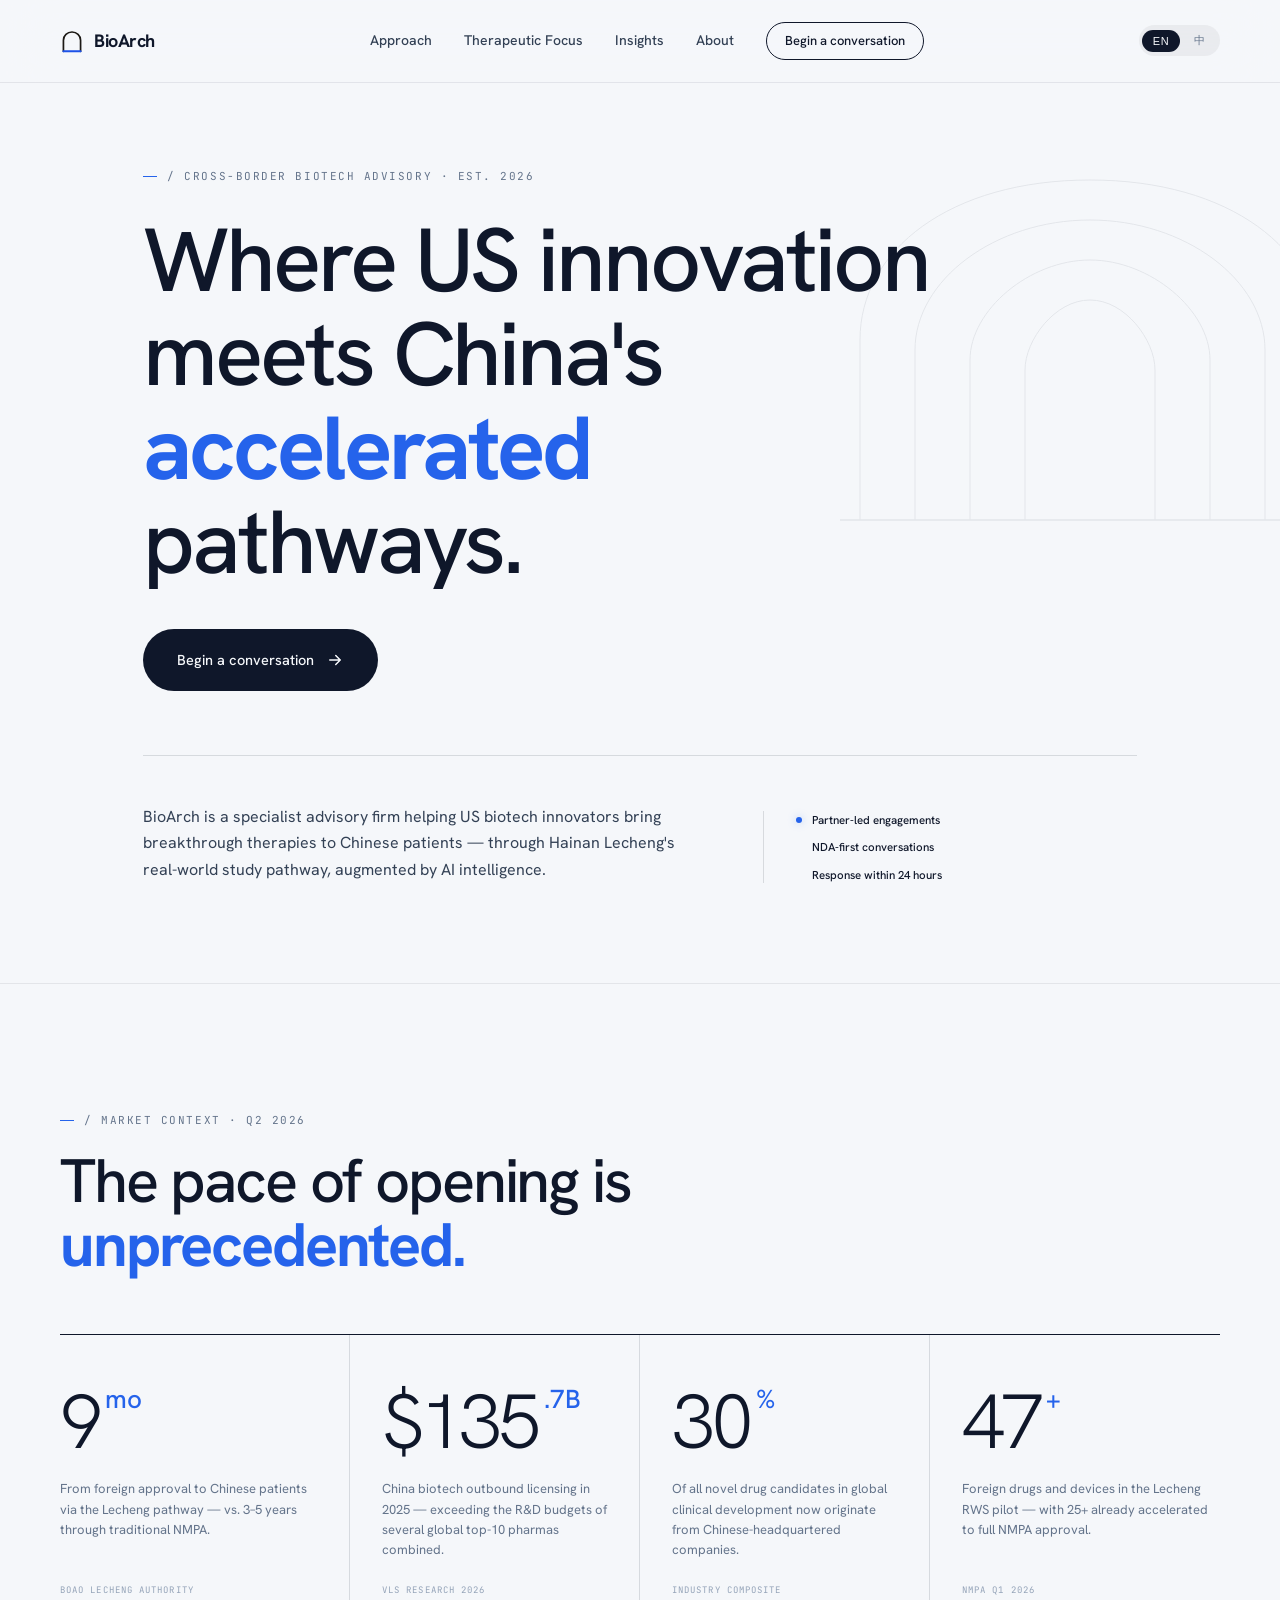
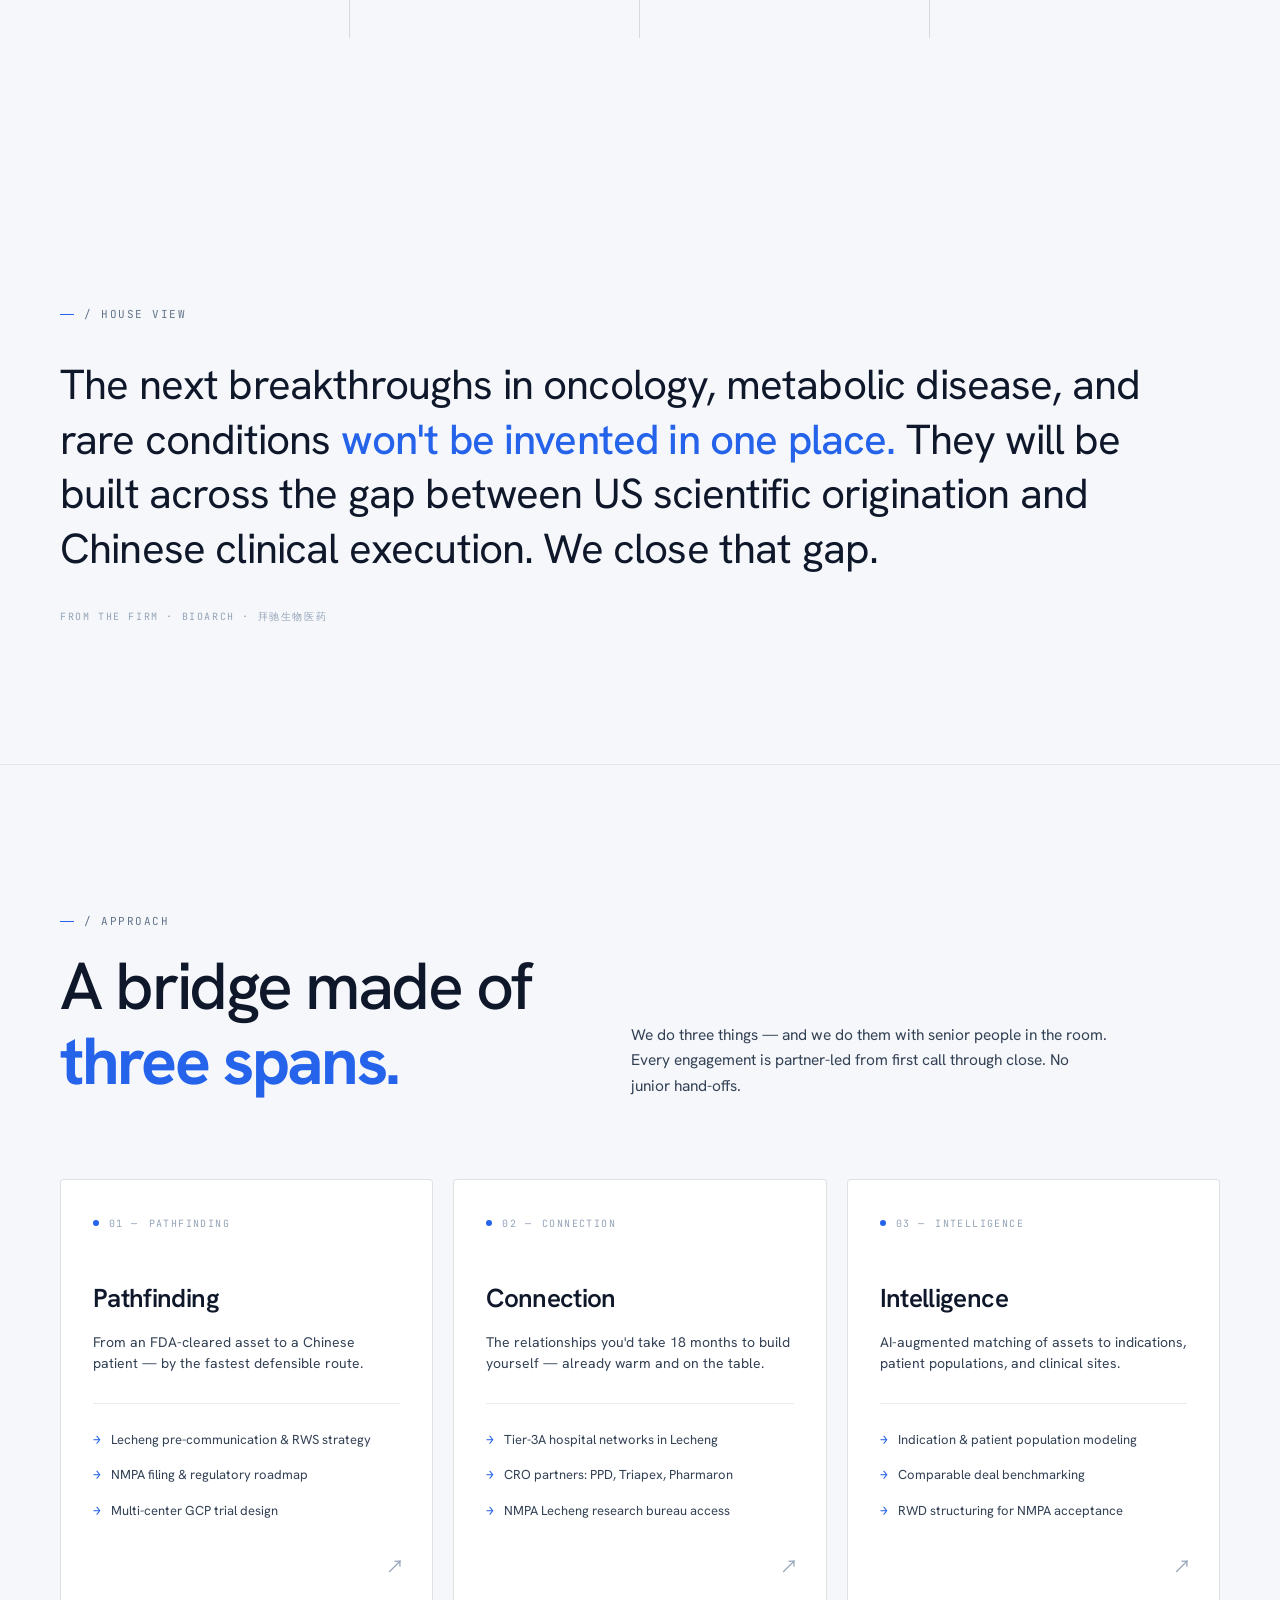
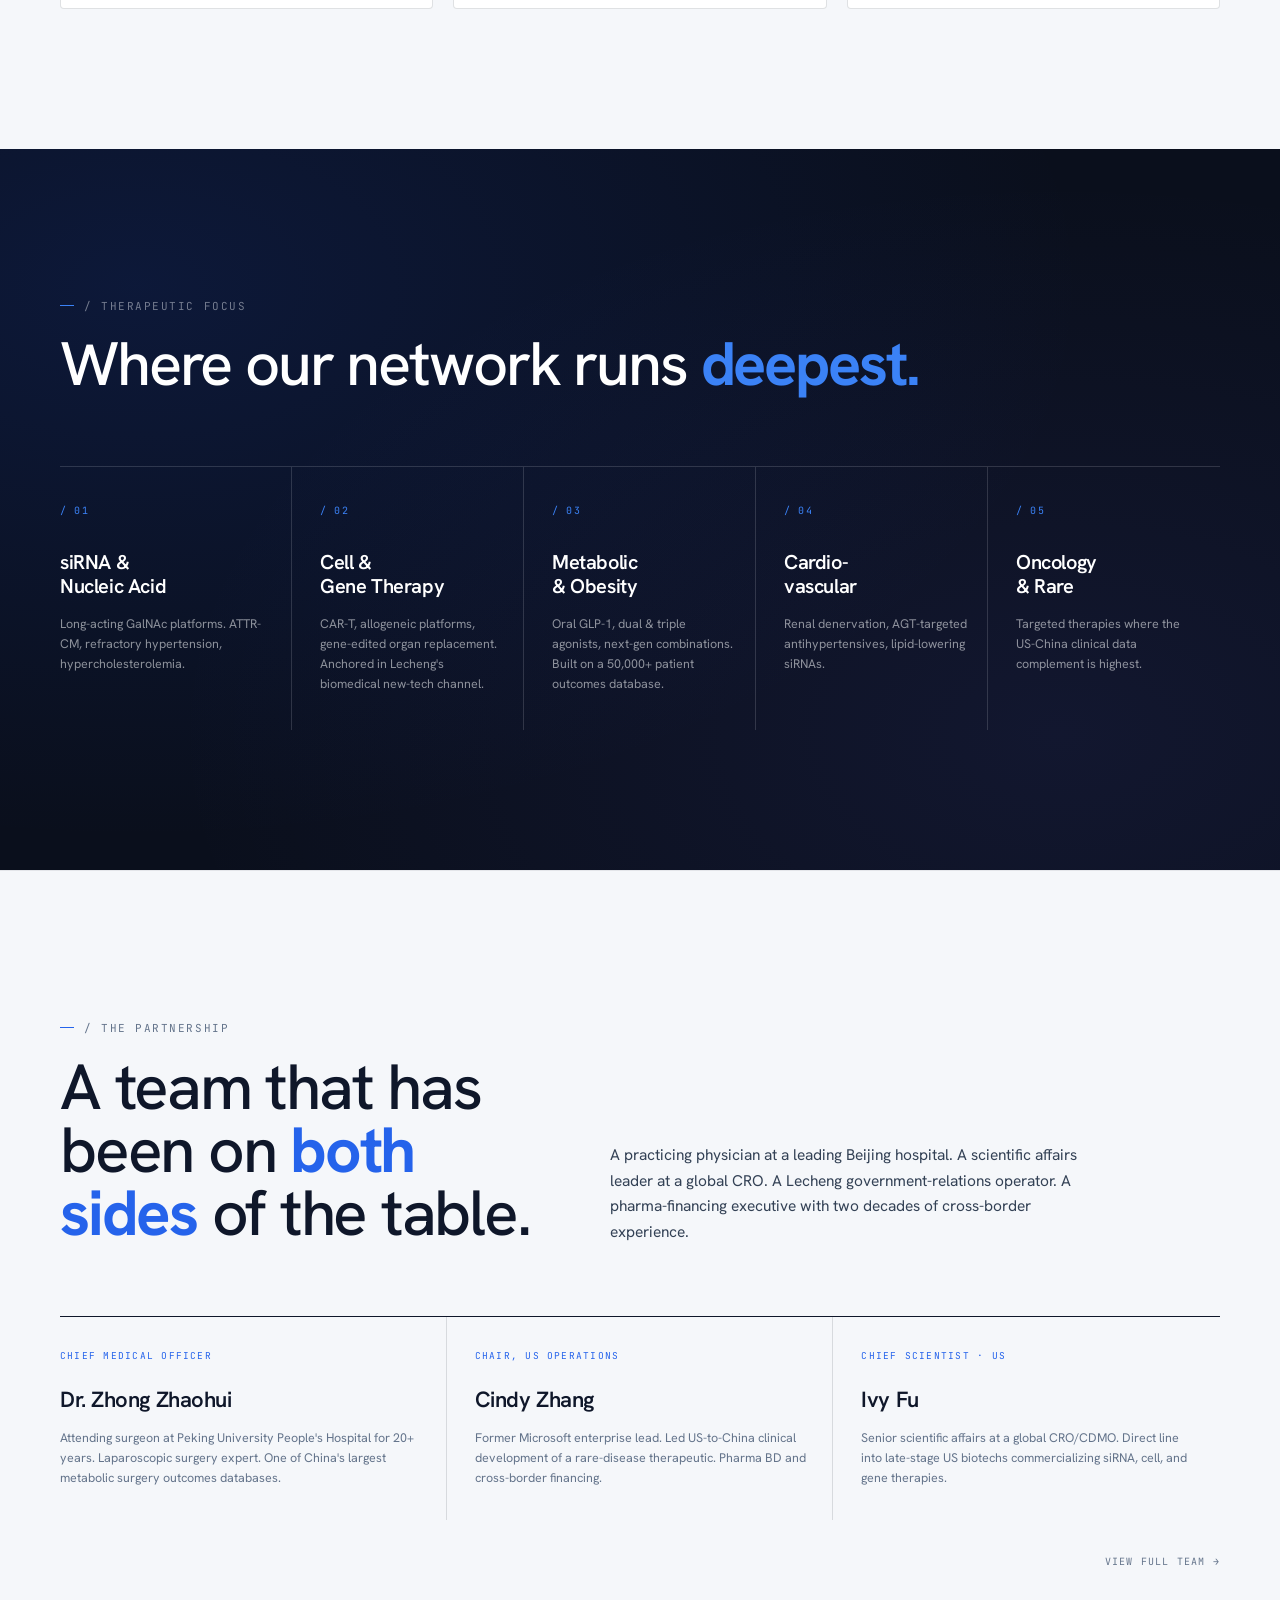
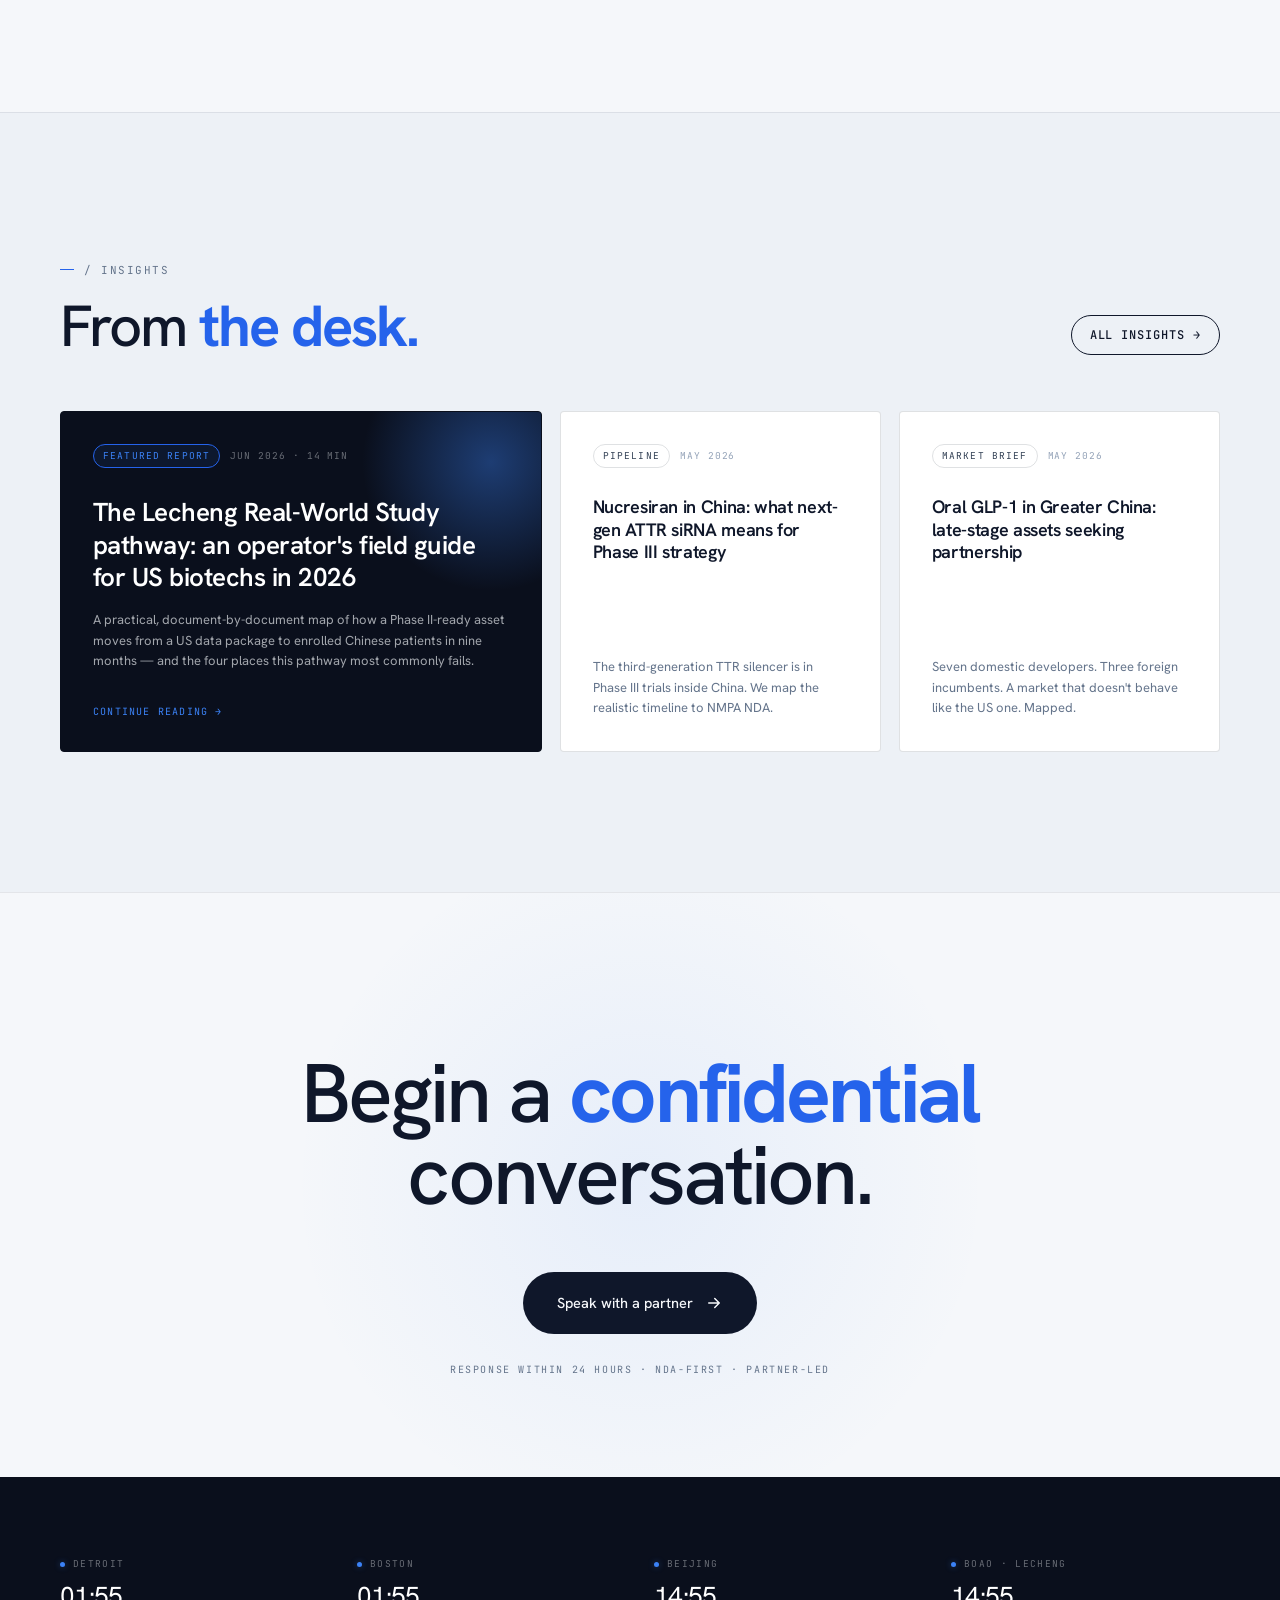
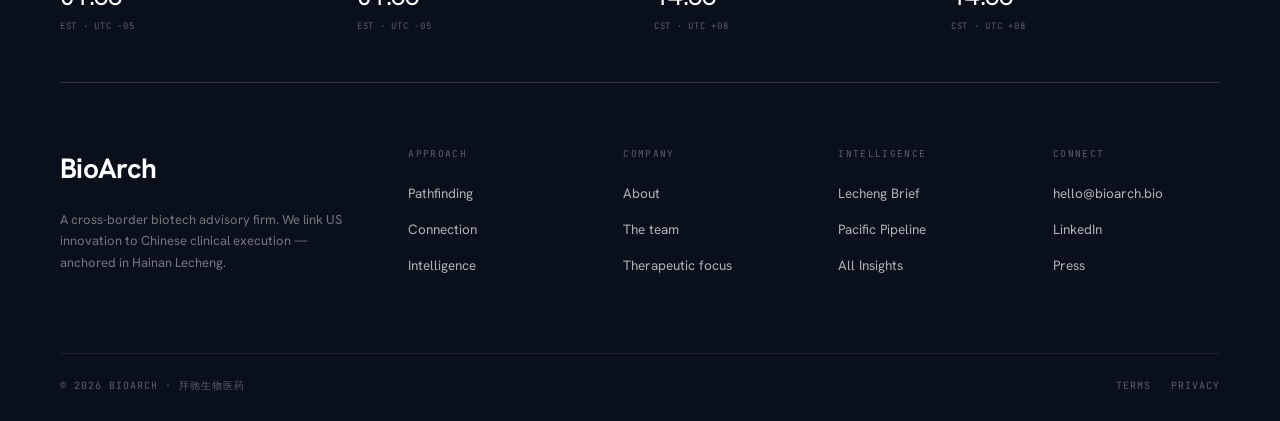
==== commit 5743f886: "1" ====
--- a/index.html
+++ b/index.html
@@ -26,19 +26,21 @@
       </svg>
       BioArch
     </a>
-    <button class="nav-toggle" id="navToggle" type="button" aria-label="Toggle menu" onclick="toggleMobileNav()">
-      <span></span><span></span><span></span>
-    </button>
     <div class="nl" id="navLinks">
       <a href="#" onclick="showPage('approach');return false;" data-page="approach" data-i18n="nav.approach">Approach</a>
       <a href="#" onclick="showPage('focus');return false;" data-page="focus" data-i18n="nav.focus">Therapeutic Focus</a>
       <a href="#" onclick="showPage('insights');return false;" data-page="insights" data-i18n="nav.insights">Insights</a>
       <a href="#" onclick="showPage('about');return false;" data-page="about" data-i18n="nav.about">About</a>
       <a href="#" onclick="showPage('contact');return false;" class="ncta" data-i18n="nav.cta">Begin a conversation</a>
+    </div>
+    <div class="nv-controls">
       <div class="lsw">
         <button class="lb on" data-lang="en" onclick="setLang('en')">EN</button>
         <button class="lb" data-lang="zh" onclick="setLang('zh')">中</button>
       </div>
+      <button class="nav-toggle" id="navToggle" type="button" aria-label="Toggle menu" onclick="toggleMobileNav()">
+        <span></span><span></span><span></span>
+      </button>
     </div>
   </div>
 </nav>
--- a/css/styles.css
+++ b/css/styles.css
@@ -66,7 +66,8 @@
   border-bottom:1px solid var(--line);transition:padding .3s,background .3s;}
 nav.scrolled{padding:14px 60px;background:rgba(245,247,250,.9);}
 @media(max-width:768px){nav,nav.scrolled{padding:16px 24px;}}
-.nv{max-width:1440px;margin:0 auto;display:flex;align-items:center;justify-content:space-between;}
+.nv{max-width:1440px;margin:0 auto;display:flex;align-items:center;justify-content:space-between;gap:16px;}
+.nv-controls{display:flex;align-items:center;gap:10px;flex-shrink:0;}
 .logo{display:flex;align-items:center;gap:10px;font-family:'Hanken Grotesk',sans-serif;
   font-weight:700;font-size:18px;letter-spacing:-.025em;color:var(--ink);text-decoration:none;}
 .logo-icon{width:24px;height:24px;}
@@ -97,6 +98,9 @@
 body.nav-open{overflow:hidden;}
 @media(max-width:1023px){
   .nav-toggle{display:flex;}
+  .nv-controls{gap:8px;}
+  .lsw{padding:2px;}
+  .lb{padding:6px 10px;}
   .nl{position:fixed;top:0;right:0;width:min(300px,86vw);height:100dvh;height:100vh;
     flex-direction:column;align-items:stretch;gap:0;padding:88px 28px 32px;
     background:rgba(245,247,250,.98);backdrop-filter:blur(24px);border-left:1px solid var(--line);
@@ -106,7 +110,6 @@
     border-bottom:1px solid var(--line);}
   html[lang="zh"] .nl a:not(.ncta){font-size:15px;}
   .ncta{display:block !important;width:100%;text-align:center;margin-top:28px;padding:14px 18px !important;}
-  .lsw{margin-top:auto;align-self:center;}
 }
 
 /* ─── PAGES ─── */
@@ -135,15 +138,23 @@
   .hero-ey{margin-bottom:20px;}
   .hero-h{font-size:clamp(34px,8.5vw,52px);line-height:1.08;}
   html[lang="zh"] .hero-h{font-size:clamp(32px,8vw,48px);line-height:1.18;}
+  .hero-actions{margin-top:32px;}
+  .hero-meta{margin-top:48px;padding-top:36px;}
+  .hero-cta{width:100%;max-width:100%;justify-content:center;}
 }
 .hero-ey{margin-bottom:28px;opacity:0;animation:fadeUp .8s .1s cubic-bezier(.22,1,.36,1) forwards;}
 .hero-h{font-size:clamp(48px,7vw,108px);margin-bottom:0;}
-.hero-line{overflow:hidden;display:block;}
+.hero-line{overflow:hidden;display:block;line-height:1.05;}
+html[lang="zh"] .hero-line{line-height:1.2;}
 .hero-line span{display:inline-block;transform:translateY(110%);animation:slideUp 1.1s cubic-bezier(.22,1,.36,1) forwards;}
 .hero-line:nth-child(1) span{animation-delay:.25s;}
 .hero-line:nth-child(2) span{animation-delay:.4s;}
 .hero-line:nth-child(3) span{animation-delay:.55s;}
-.hero-meta{padding-top:48px;border-top:1px solid var(--line2);display:grid;grid-template-columns:1.5fr 1fr;gap:60px;
+.hero-line:nth-child(4) span{animation-delay:.7s;}
+.hero-actions{margin-top:40px;opacity:0;animation:fadeUp 1s .85s cubic-bezier(.22,1,.36,1) forwards;}
+.hero-cta{padding:16px 28px;font-size:14px;}
+html[lang="zh"] .hero-cta{font-size:14px;}
+.hero-meta{margin-top:64px;padding-top:48px;border-top:1px solid var(--line2);display:grid;grid-template-columns:1.5fr 1fr;gap:60px;
   align-items:end;opacity:0;animation:fadeUp 1s 1.1s cubic-bezier(.22,1,.36,1) forwards;}
 .hero-sub{font-size:16px;line-height:1.65;color:var(--ink2);max-width:560px;}
 html[lang="zh"] .hero-sub{font-size:14.5px;line-height:1.8;}
